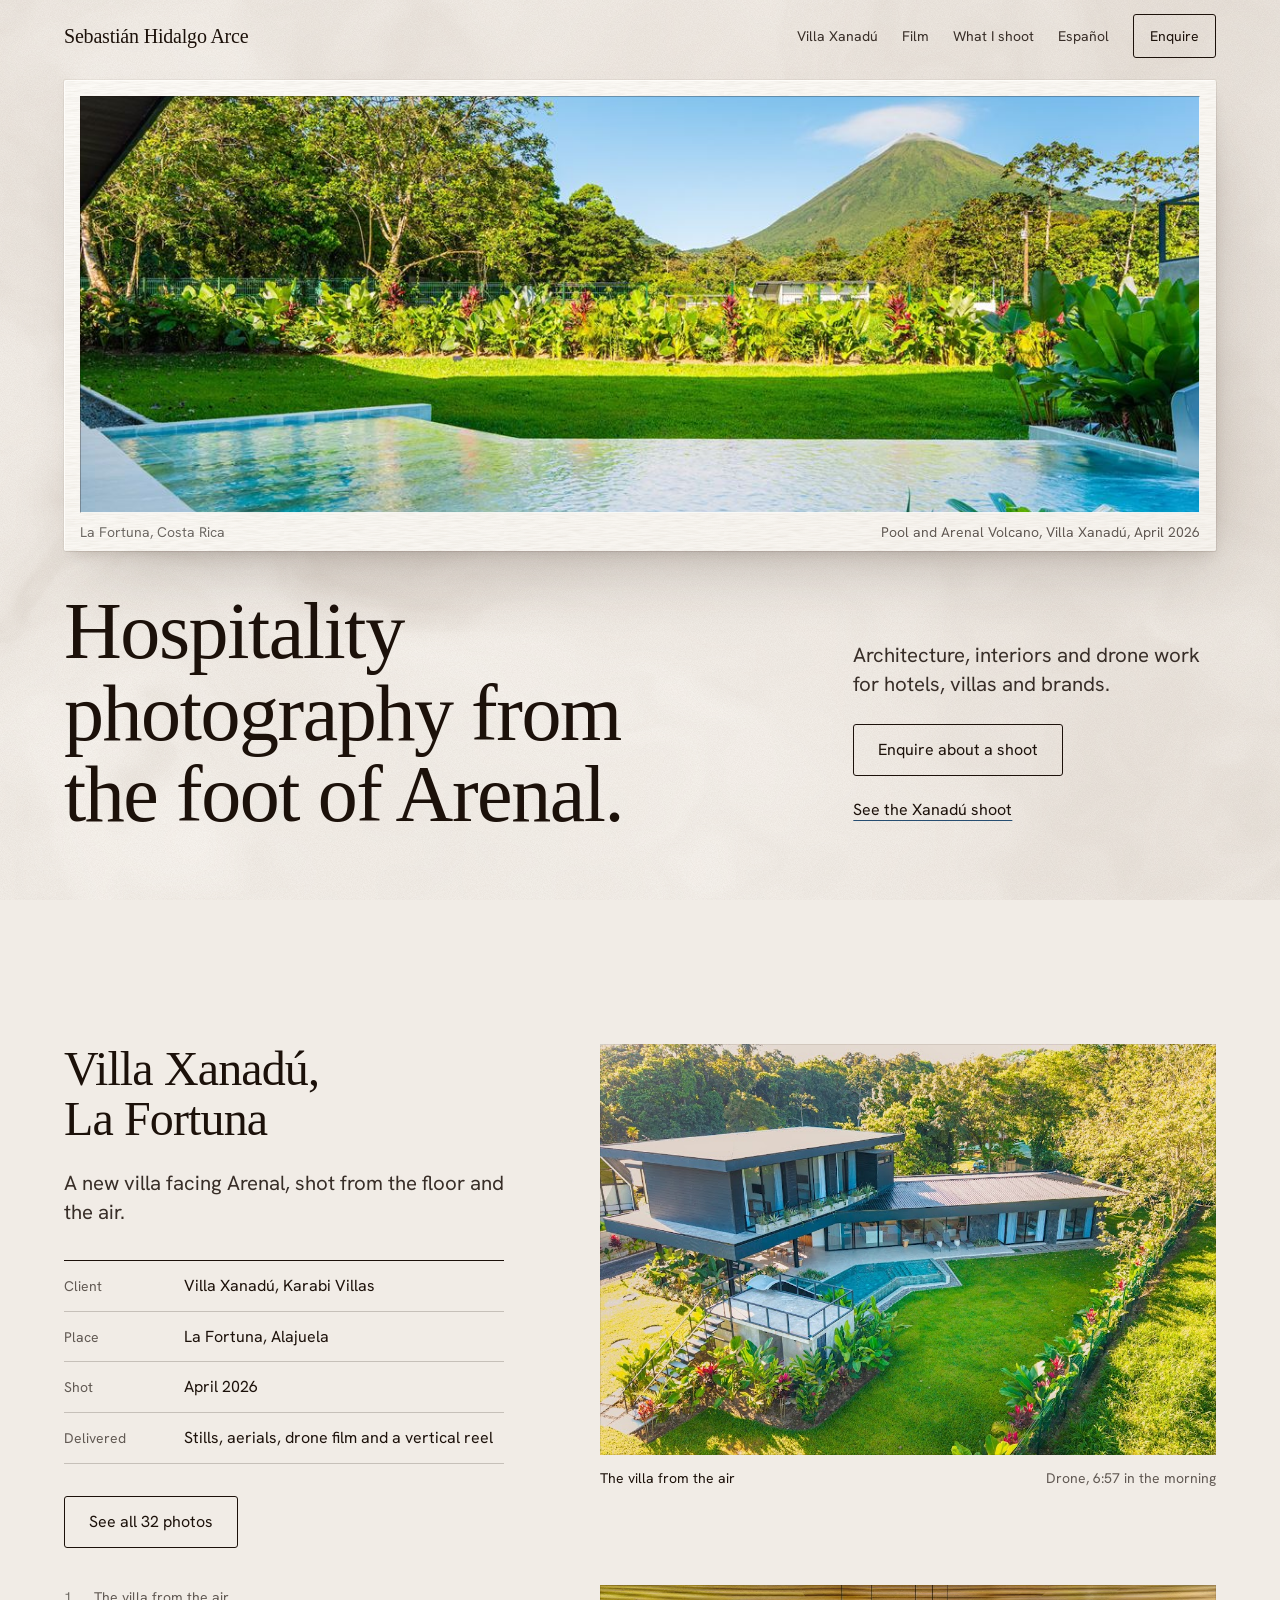
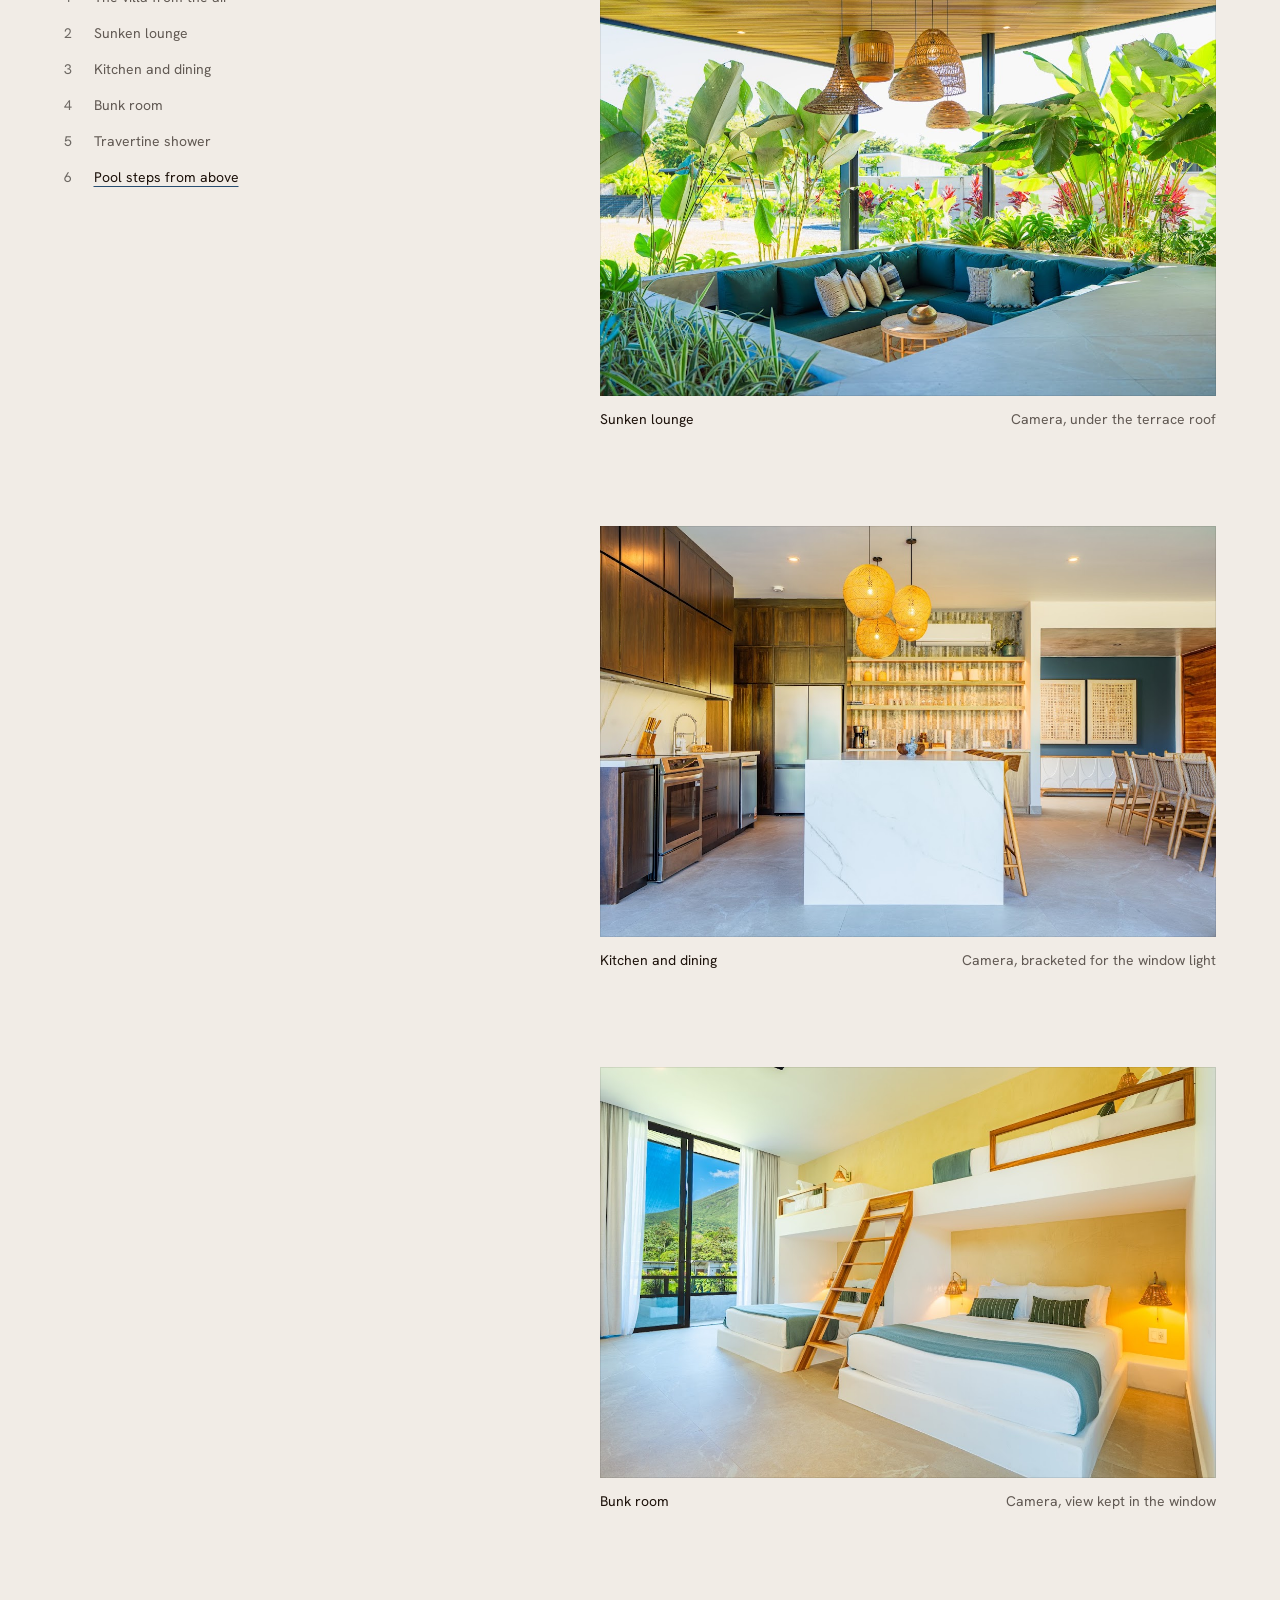
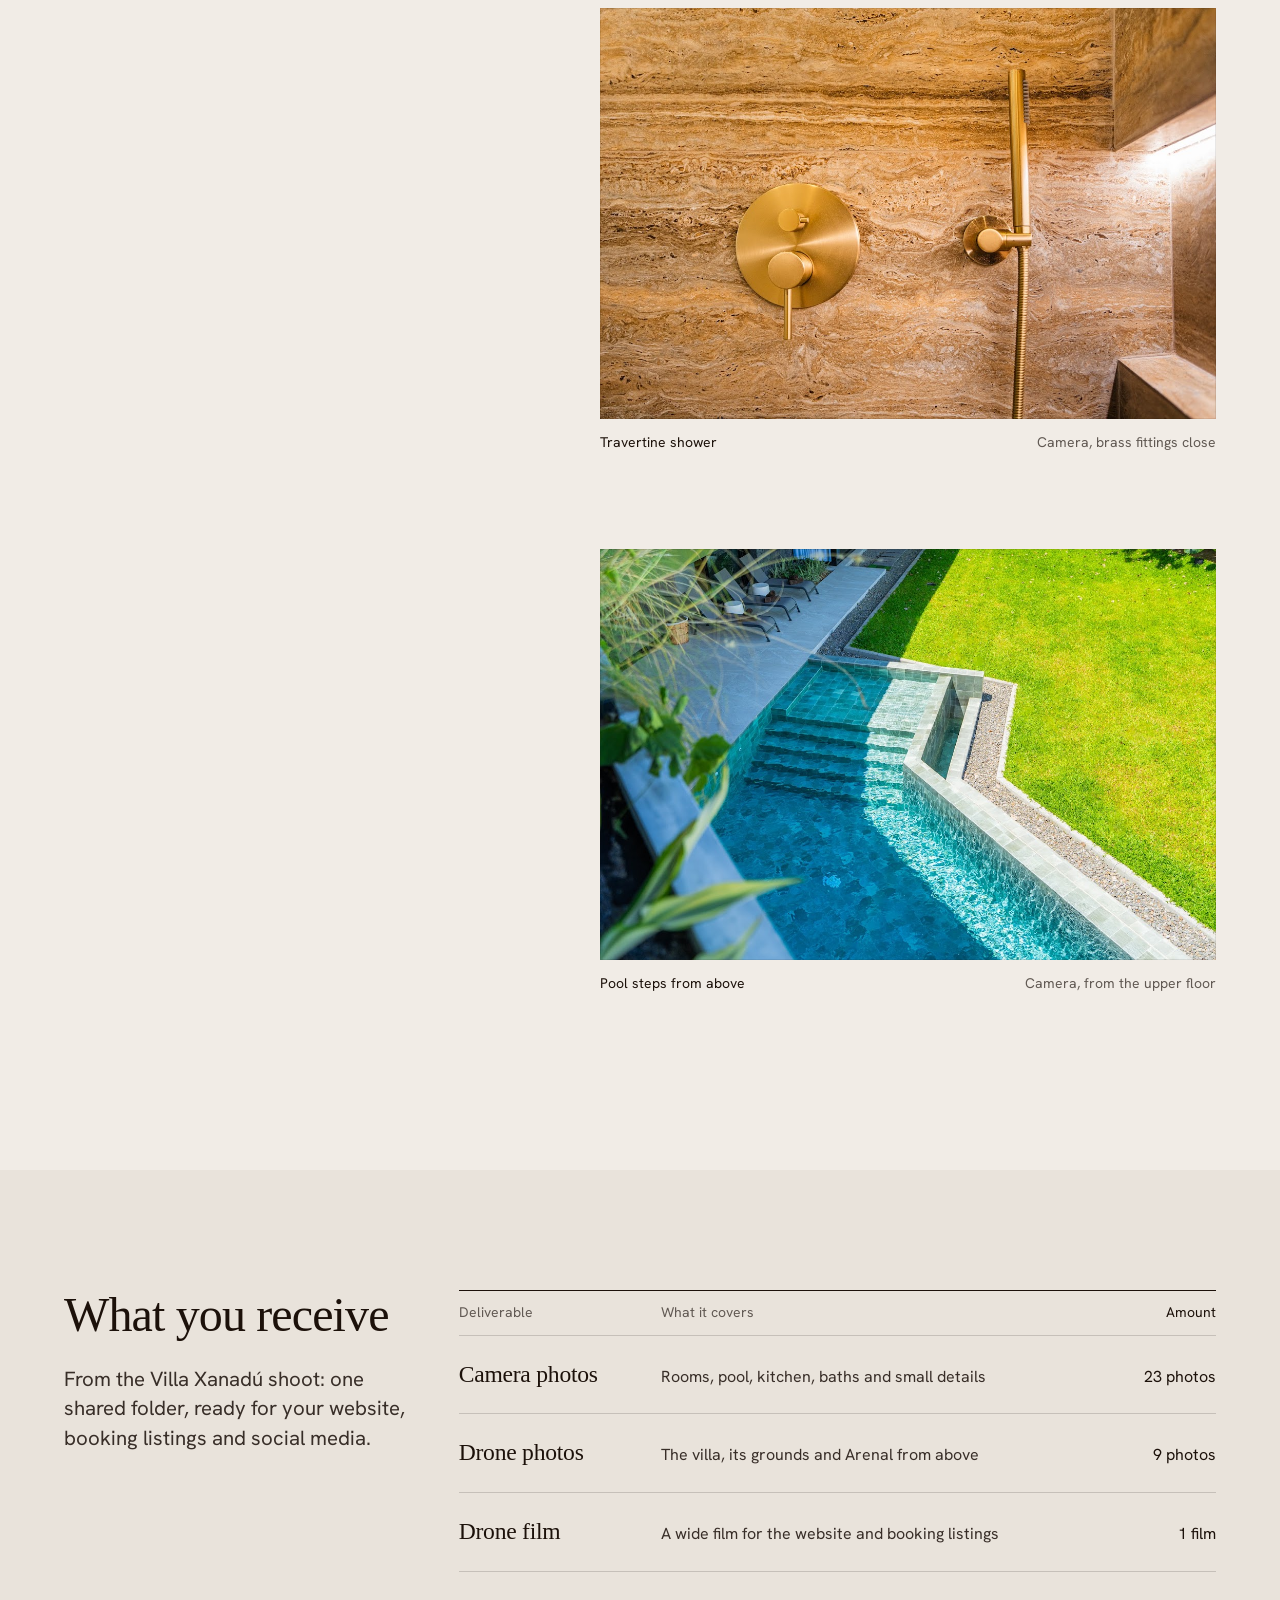
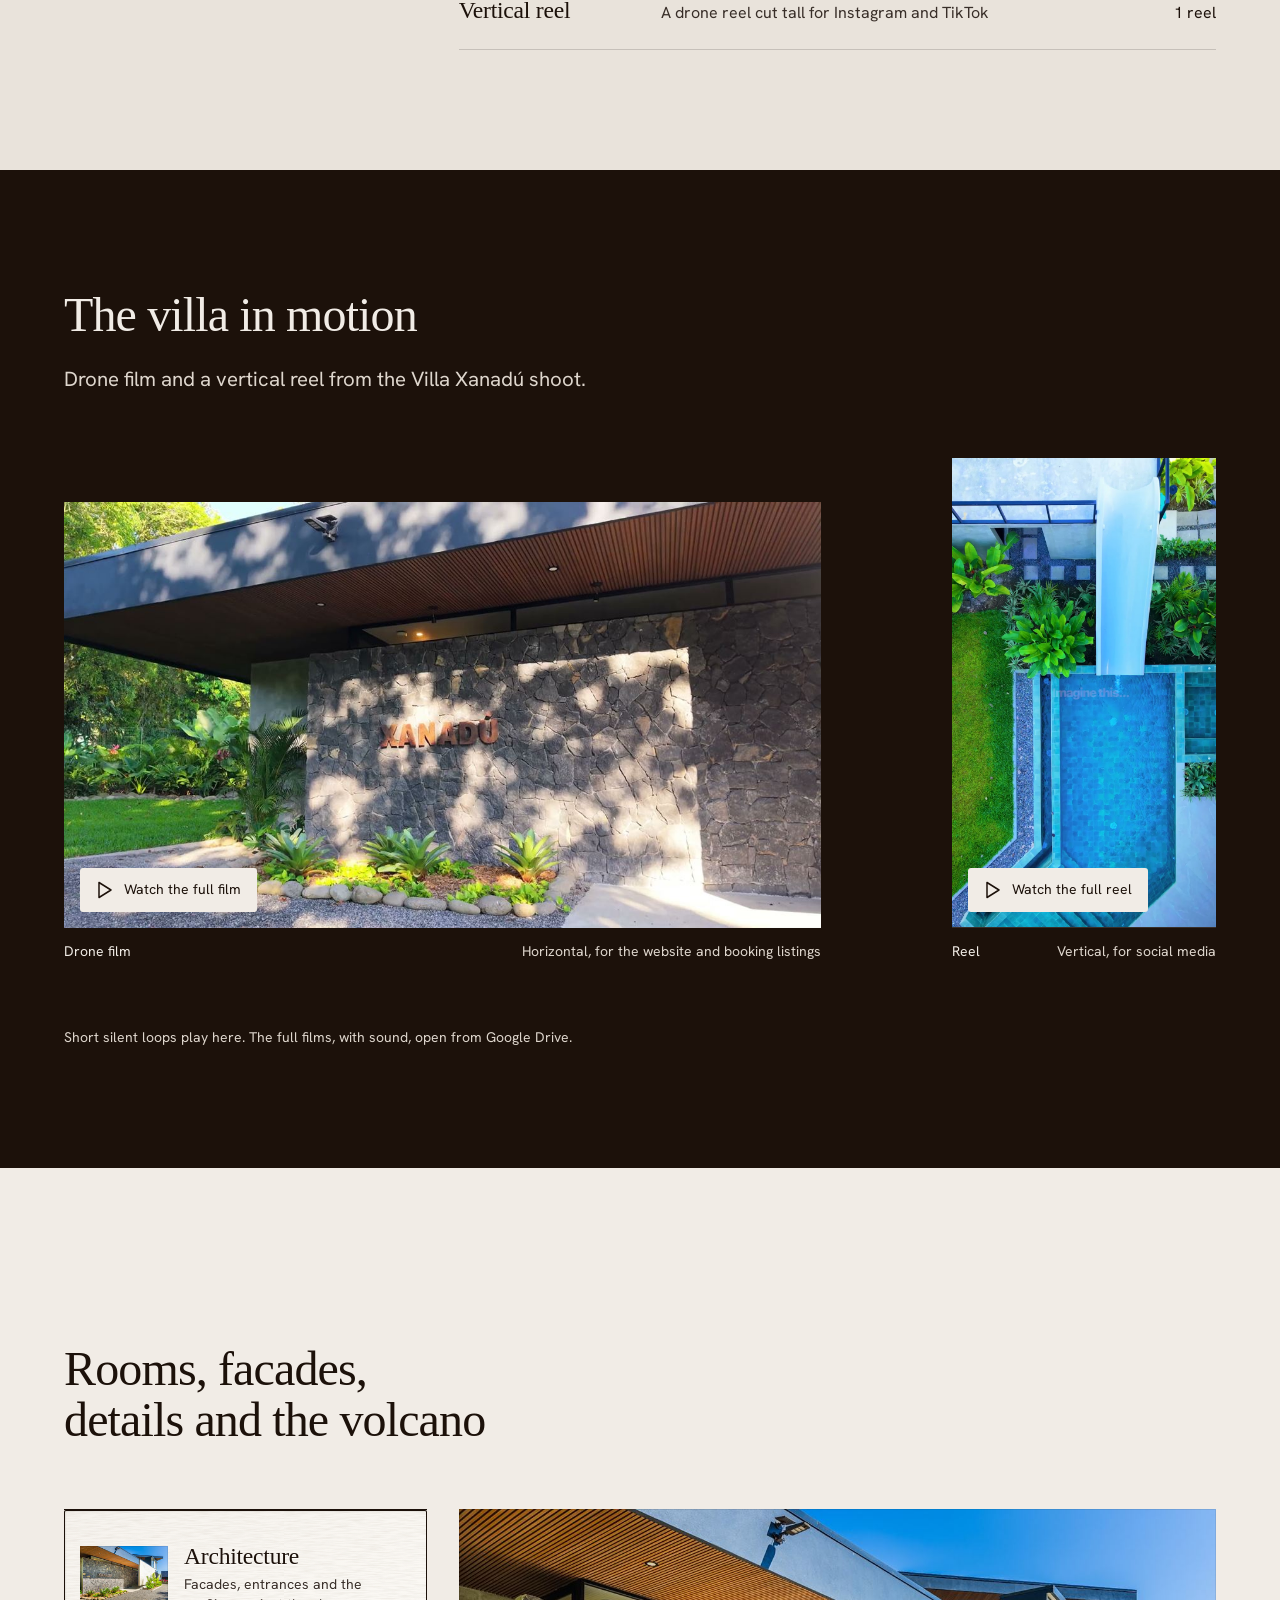
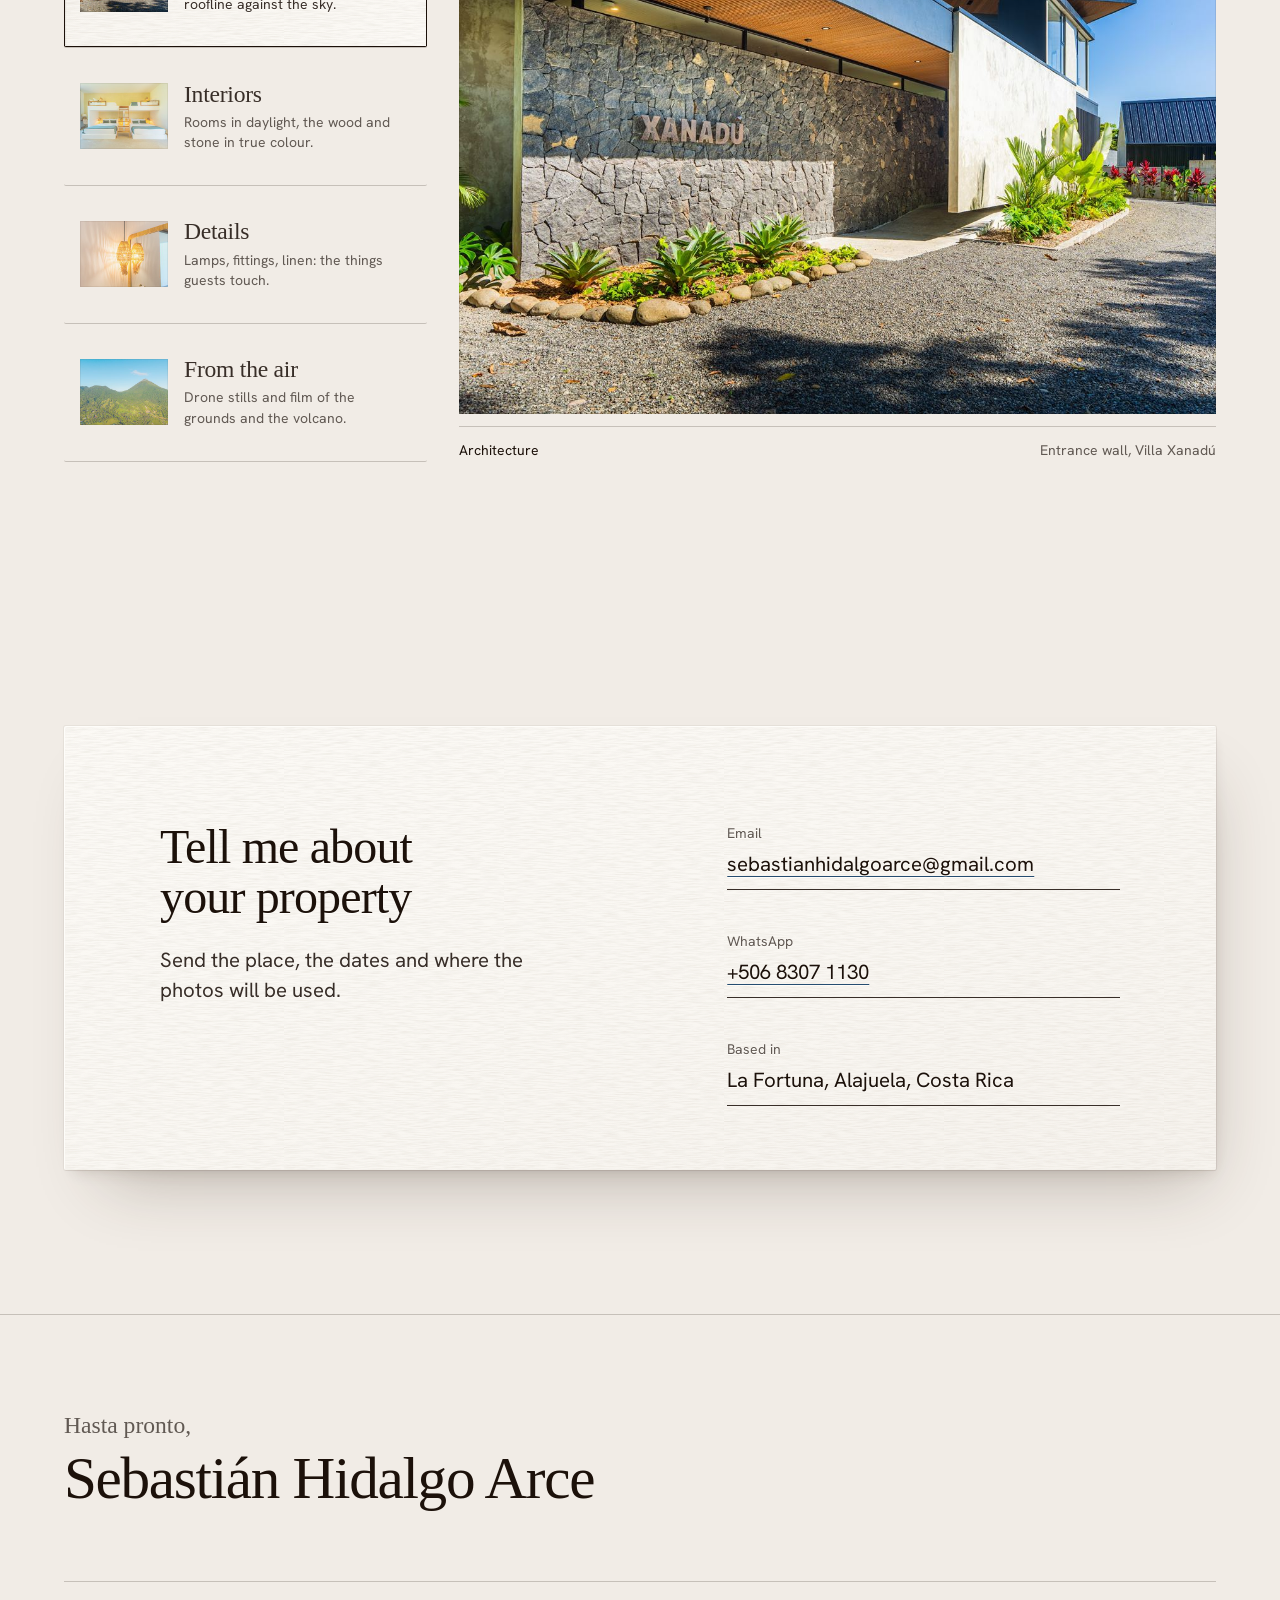
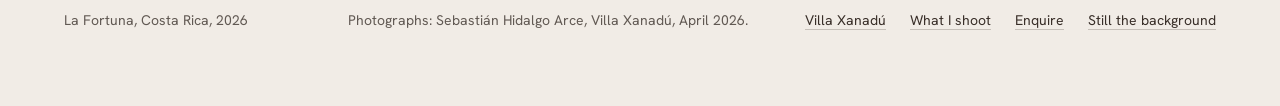
==== site/index.html @ 10b47f8d "Play the films as short silent loops instead of a play button - Cut a seamless 9s loop from the dron" ====
<!doctype html>
<html lang="en">
<head>
<meta charset="utf-8">
<meta name="viewport" content="width=device-width, initial-scale=1">
<title>Sebastián Hidalgo Arce, hospitality photographer in La Fortuna, Costa Rica</title>
<meta name="description" content="Architecture, interior and drone photography for hotels, villas and brands around Arenal Volcano, Costa Rica.">
<link rel="alternate" hreflang="en" href="index.html">
<link rel="alternate" hreflang="es" href="es/index.html">
<link rel="icon" href="favicon.svg" type="image/svg+xml">
<link rel="apple-touch-icon" href="img/apple-touch-icon.png">
<meta name="theme-color" content="#efe9e1">
<meta property="og:type" content="website">
<meta property="og:site_name" content="Sebastián Hidalgo Arce">
<meta property="og:title" content="Sebastián Hidalgo Arce, hospitality photographer in La Fortuna, Costa Rica">
<meta property="og:description" content="Architecture, interior and drone photography for hotels, villas and brands around Arenal Volcano, Costa Rica.">
<meta property="og:url" content="https://sebastian-hidalgo-photo.arenalweb.workers.dev/index.html">
<meta property="og:image" content="https://sebastian-hidalgo-photo.arenalweb.workers.dev/img/og.jpg">
<meta property="og:image:width" content="1200">
<meta property="og:image:height" content="630">
<meta property="og:image:alt" content="An infinity pool running toward a lawn and Arenal Volcano under a clear sky">
<meta property="og:locale" content="en_US">
<meta name="twitter:card" content="summary_large_image">
<link rel="preconnect" href="https://api.fontshare.com" crossorigin>
<link rel="preconnect" href="https://fonts.googleapis.com">
<link rel="preconnect" href="https://fonts.gstatic.com" crossorigin>
<link href="https://api.fontshare.com/v2/css?f[]=sentient@300,400&display=swap" rel="stylesheet">
<link href="https://fonts.googleapis.com/css2?family=Hanken+Grotesk:wght@400&display=swap" rel="stylesheet">
<script>document.documentElement.classList.add('js');</script>
<link rel="stylesheet" href="style.css">
</head>
<body>
<a class="skip" href="#main">Skip to content</a>

<div class="air" aria-hidden="true">
  <canvas class="air__field" data-air-canvas></canvas>
</div>
<header class="nav">
  <div class="container nav__bar">
    <a class="wordmark" href="#main" aria-label="Sebastián Hidalgo Arce, home">Sebastián Hidalgo Arce</a>
    <nav aria-label="Main">
      <ul class="nav__links">
        <li><a href="#xanadu">Villa Xanadú</a></li>
        <li><a href="#film">Film</a></li>
        <li><a href="#services">What I shoot</a></li>
        <li class="nav__keep"><a class="nav__lang" href="es/index.html" hreflang="es" lang="es">Español</a></li>
        <li class="nav__keep"><a class="btn btn--small" href="#contact">Enquire</a></li>
      </ul>
    </nav>
  </div>
</header>

<main id="main">

  <section class="hero" data-air-zone aria-labelledby="hero-title">
    <div class="container hero__inner">
      <figure class="print stock">
        <div class="print__window" data-slot="hero" data-alt="Sebastián's strongest wide frame: a pool, a room or a facade with the land behind it">
          <img src="img/hero-pool-volcano.jpg" srcset="img/hero-pool-volcano-1200.jpg 1200w, img/hero-pool-volcano.jpg 2400w" sizes="(max-width: 60rem) 100vw, 90vw" width="2400" height="1600" alt="An infinity pool running toward a lawn and Arenal Volcano under a clear sky" style="object-position: 50% 42%" fetchpriority="high" decoding="async">
        </div>
        <figcaption class="print__label">
          <span class="pencil">La Fortuna, Costa Rica</span>
          <span>Pool and Arenal Volcano, Villa Xanadú, April 2026</span>
        </figcaption>
      </figure>

      <div class="hero__text">
        <h1 id="hero-title">Hospitality photography from the foot of Arenal.</h1>
        <div class="hero__aside">
          <p class="lead">Architecture, interiors and drone work for hotels, villas and brands.</p>
          <div class="actions">
            <a class="btn" href="#contact">Enquire about a shoot</a>
            <a class="link" href="#xanadu">See the Xanadú shoot</a>
          </div>
        </div>
      </div>
    </div>
  </section>

  <section class="case" id="xanadu" aria-labelledby="case-title">
    <div class="container sticky-stack">
      <div class="pane-sticky">
        <h2 id="case-title">Villa Xanadú, La Fortuna</h2>
        <p class="lead">A new villa facing Arenal, shot from the floor and the air.</p>
        <dl class="facts">
          <div><dt>Client</dt><dd>Villa Xanadú, Karabi Villas</dd></div>
          <div><dt>Place</dt><dd>La Fortuna, Alajuela</dd></div>
          <div><dt>Shot</dt><dd>April 2026</dd></div>
          <div><dt>Delivered</dt><dd>Stills, aerials, drone film and a vertical reel</dd></div>
        </dl>
        <a class="btn case__all" href="work/villa-xanadu.html">See all 32 photos</a>
        <ol class="plates" aria-label="Frames in this shoot">
          <li data-plate="1"><a href="#plate-1">The villa from the air</a></li>
          <li data-plate="2"><a href="#plate-2">Sunken lounge</a></li>
          <li data-plate="3"><a href="#plate-3">Kitchen and dining</a></li>
          <li data-plate="4"><a href="#plate-4">Bunk room</a></li>
          <li data-plate="5"><a href="#plate-5">Travertine shower</a></li>
          <li data-plate="6"><a href="#plate-6">Pool steps from above</a></li>
        </ol>
      </div>

      <div class="pane-scroll">
        <figure class="plate" id="plate-1" data-plate-figure="1">
          <a class="plate__frame" href="img/g/dr-0057-2400.jpg" data-viewer="plates" data-caption="The villa from the air" data-slot="xanadu-1" data-alt="Villa Xanadú from a drone: two storeys, an L-shaped pool and a lawn edged with red ginger">
            <img src="img/x-aerial.jpg" srcset="img/g/dr-0057-1200.jpg 1200w, img/x-aerial.jpg 1800w" sizes="(max-width: 60rem) 100vw, 56vw" width="1800" height="1012" alt="Villa Xanadú from a drone: two storeys, an L-shaped pool and a lawn edged with red ginger" loading="lazy" decoding="async">
          </a>
          <figcaption class="wall"><span class="wall__name">The villa from the air</span> <span class="wall__note">Drone, 6:57 in the morning</span></figcaption>
        </figure>
        <figure class="plate" id="plate-2" data-plate-figure="2">
          <a class="plate__frame" href="img/g/cam-03264-2400.jpg" data-viewer="plates" data-caption="Sunken lounge" data-slot="xanadu-2" data-alt="A sunken lounge with teal cushions under rattan pendant lamps, open to the garden">
            <img src="img/x-lounge.jpg" srcset="img/g/cam-03264-1200.jpg 1200w, img/x-lounge.jpg 1800w" sizes="(max-width: 60rem) 100vw, 56vw" width="1800" height="1200" alt="A sunken lounge with teal cushions under rattan pendant lamps, open to the garden" loading="lazy" decoding="async">
          </a>
          <figcaption class="wall"><span class="wall__name">Sunken lounge</span> <span class="wall__note">Camera, under the terrace roof</span></figcaption>
        </figure>
        <figure class="plate" id="plate-3" data-plate-figure="3">
          <a class="plate__frame" href="img/g/cam-03296-2400.jpg" data-viewer="plates" data-caption="Kitchen and dining" data-slot="xanadu-3" data-alt="A walnut kitchen with a white marble island, amber glass pendants and a dining table">
            <img src="img/x-kitchen.jpg" srcset="img/g/cam-03296-1200.jpg 1200w, img/x-kitchen.jpg 1800w" sizes="(max-width: 60rem) 100vw, 56vw" width="1800" height="1200" alt="A walnut kitchen with a white marble island, amber glass pendants and a dining table" loading="lazy" decoding="async">
          </a>
          <figcaption class="wall"><span class="wall__name">Kitchen and dining</span> <span class="wall__note">Camera, bracketed for the window light</span></figcaption>
        </figure>
        <figure class="plate" id="plate-4" data-plate-figure="4">
          <a class="plate__frame" href="img/g/cam-03590-2400.jpg" data-viewer="plates" data-caption="Bunk room" data-slot="xanadu-4" data-alt="A bunk room with a ladder, made beds and a window onto green hills">
            <img src="img/x-bunks.jpg" srcset="img/g/cam-03590-1200.jpg 1200w, img/x-bunks.jpg 1800w" sizes="(max-width: 60rem) 100vw, 56vw" width="1800" height="1200" alt="A bunk room with a ladder, made beds and a window onto green hills" loading="lazy" decoding="async">
          </a>
          <figcaption class="wall"><span class="wall__name">Bunk room</span> <span class="wall__note">Camera, view kept in the window</span></figcaption>
        </figure>
        <figure class="plate" id="plate-5" data-plate-figure="5">
          <a class="plate__frame" href="img/g/cam-03569-2400.jpg" data-viewer="plates" data-caption="Travertine shower" data-slot="xanadu-5" data-alt="A brushed brass shower valve and hand shower on a travertine wall">
            <img src="img/x-shower.jpg" srcset="img/g/cam-03569-1200.jpg 1200w, img/x-shower.jpg 1800w" sizes="(max-width: 60rem) 100vw, 56vw" width="1800" height="1200" alt="A brushed brass shower valve and hand shower on a travertine wall" loading="lazy" decoding="async">
          </a>
          <figcaption class="wall"><span class="wall__name">Travertine shower</span> <span class="wall__note">Camera, brass fittings close</span></figcaption>
        </figure>
        <figure class="plate" id="plate-6" data-plate-figure="6">
          <a class="plate__frame" href="img/g/cam-03831-2400.jpg" data-viewer="plates" data-caption="Pool steps from above" data-slot="xanadu-6" data-alt="Turquoise pool steps seen from the floor above, a lawn and a stone path beside them">
            <img src="img/x-pool-above.jpg" srcset="img/g/cam-03831-1200.jpg 1200w, img/x-pool-above.jpg 1800w" sizes="(max-width: 60rem) 100vw, 56vw" width="1800" height="1200" alt="Turquoise pool steps seen from the floor above, a lawn and a stone path beside them" loading="lazy" decoding="async">
          </a>
          <figcaption class="wall"><span class="wall__name">Pool steps from above</span> <span class="wall__note">Camera, from the upper floor</span></figcaption>
        </figure>
      </div>
    </div>
  </section>

  <section class="delivery" aria-labelledby="delivery-title">
    <div class="container delivery__inner">
      <div class="delivery__head">
        <h2 id="delivery-title">What you receive</h2>
        <p class="lead">From the Villa Xanadú shoot: one shared folder, ready for your website, booking listings and social media.</p>
      </div>
      <table class="ledger">
        <thead>
          <tr><th scope="col">Deliverable</th><th scope="col">What it covers</th><th scope="col" class="num">Amount</th></tr>
        </thead>
        <tbody>
          <tr><th scope="row">Camera photos</th><td>Rooms, pool, kitchen, baths and small details</td><td class="num">23 photos</td></tr>
          <tr><th scope="row">Drone photos</th><td>The villa, its grounds and Arenal from above</td><td class="num">9 photos</td></tr>
          <tr><th scope="row">Drone film</th><td>A wide film for the website and booking listings</td><td class="num">1 film</td></tr>
          <tr><th scope="row">Vertical reel</th><td>A drone reel cut tall for Instagram and TikTok</td><td class="num">1 reel</td></tr>
        </tbody>
      </table>
    </div>
  </section>

  <section class="film-band" id="film" aria-labelledby="film-title">
    <div class="container film-band__inner">
      <div class="film-band__head">
        <h2 id="film-title">The villa in motion</h2>
        <p class="lead">Drone film and a vertical reel from the Villa Xanadú shoot.</p>
      </div>
      <figure class="film film--wide">
        <div class="film__frame" data-film="1Stk4nPyi4nQVbZQ6upRMGpN-bQSBrVXM" data-film-title="Drone film">
          <video class="film__loop" src="film/drone-loop.mp4" poster="img/film-poster-1200.jpg" width="1800" height="1012" muted loop playsinline preload="none" aria-hidden="true" data-loop></video>
          <a class="film__play" href="https://drive.google.com/file/d/1Stk4nPyi4nQVbZQ6upRMGpN-bQSBrVXM/view" target="_blank" rel="noopener">
            <span class="film__badge"><svg width="24" height="24" viewBox="0 0 24 24" fill="none" stroke="currentColor" stroke-width="1.5" stroke-linecap="round" stroke-linejoin="round" aria-hidden="true"><path d="M7 4.5v15l12-7.5z"/></svg><span>Watch the full film</span></span>
          </a>
        </div>
        <figcaption class="wall wall--dark"><span class="wall__name">Drone film</span> <span class="wall__note">Horizontal, for the website and booking listings</span></figcaption>
      </figure>
      <figure class="film film--tall">
        <div class="film__frame" data-film="1I_g67vbj00AeXFLqb5OsgRajybxWYEEm" data-film-title="Reel">
          <video class="film__loop" src="film/reel-loop.mp4" poster="img/reel-poster.jpg" width="900" height="1600" muted loop playsinline preload="none" aria-hidden="true" data-loop></video>
          <a class="film__play" href="https://drive.google.com/file/d/1I_g67vbj00AeXFLqb5OsgRajybxWYEEm/view" target="_blank" rel="noopener">
            <span class="film__badge"><svg width="24" height="24" viewBox="0 0 24 24" fill="none" stroke="currentColor" stroke-width="1.5" stroke-linecap="round" stroke-linejoin="round" aria-hidden="true"><path d="M7 4.5v15l12-7.5z"/></svg><span>Watch the full reel</span></span>
          </a>
        </div>
        <figcaption class="wall wall--dark"><span class="wall__name">Reel</span> <span class="wall__note">Vertical, for social media</span></figcaption>
      </figure>
      <p class="film-band__note">Short silent loops play here. The full films, with sound, open from Google Drive.</p>
    </div>
  </section>

  <section class="services" id="services" data-air-zone aria-labelledby="services-title">
    <div class="container">
      <h2 id="services-title">Rooms, facades, details and the volcano</h2>
      <div class="sampler" data-sampler>
        <div class="choices" role="tablist" aria-label="What I shoot" aria-orientation="vertical">
          <button class="choice" role="tab" id="tab-arch" aria-controls="panel-arch" aria-selected="true" data-tint="--stain-3" type="button">
            <img class="choice__thumb" src="img/s-architecture-320.jpg" width="320" height="240" alt="" loading="lazy" decoding="async">
            <span class="choice__text"><span class="choice__title">Architecture</span><span class="choice__line">Facades, entrances and the roofline against the sky.</span></span>
          </button>
          <button class="choice" role="tab" id="tab-int" aria-controls="panel-int" aria-selected="false" tabindex="-1" data-tint="--stain-2" type="button">
            <img class="choice__thumb" src="img/s-interiors-320.jpg" width="320" height="240" alt="" loading="lazy" decoding="async">
            <span class="choice__text"><span class="choice__title">Interiors</span><span class="choice__line">Rooms in daylight, the wood and stone in true colour.</span></span>
          </button>
          <button class="choice" role="tab" id="tab-det" aria-controls="panel-det" aria-selected="false" tabindex="-1" data-tint="--stain-1" type="button">
            <img class="choice__thumb" src="img/s-details-320.jpg" width="320" height="240" alt="" loading="lazy" decoding="async">
            <span class="choice__text"><span class="choice__title">Details</span><span class="choice__line">Lamps, fittings, linen: the things guests touch.</span></span>
          </button>
          <button class="choice" role="tab" id="tab-air" aria-controls="panel-air" aria-selected="false" tabindex="-1" data-tint="--stain-4" type="button">
            <img class="choice__thumb" src="img/s-air-320.jpg" width="320" height="240" alt="" loading="lazy" decoding="async">
            <span class="choice__text"><span class="choice__title">From the air</span><span class="choice__line">Drone stills and film of the grounds and the volcano.</span></span>
          </button>
        </div>

        <div class="panels">
          <section class="panel" role="tabpanel" id="panel-arch" aria-labelledby="tab-arch">
            <div class="panel__frame" data-slot="service-arch" data-alt="The stone entrance wall of Villa Xanadú under a timber roof edge and blue sky">
              <img src="img/s-architecture-1200.jpg" srcset="img/s-architecture-1200.jpg 1200w, img/s-architecture.jpg 1800w" sizes="(max-width: 60rem) 100vw, 60vw" width="1800" height="1200" alt="The stone entrance wall of Villa Xanadú under a timber roof edge and blue sky" loading="lazy" decoding="async">
            </div>
            <p class="wall"><span class="wall__name">Architecture</span> <span class="wall__note">Entrance wall, Villa Xanadú</span></p>
          </section>
          <section class="panel" role="tabpanel" id="panel-int" aria-labelledby="tab-int">
            <div class="panel__frame" data-slot="service-int" data-alt="A bunk room with two beds below two lofted bunks and a timber ladder between them">
              <img src="img/s-interiors-1200.jpg" srcset="img/s-interiors-1200.jpg 1200w, img/s-interiors.jpg 1800w" sizes="(max-width: 60rem) 100vw, 60vw" width="1800" height="1200" alt="A bunk room with two beds below two lofted bunks and a timber ladder between them" loading="lazy" decoding="async">
            </div>
            <p class="wall"><span class="wall__name">Interiors</span> <span class="wall__note">Bunk room, Villa Xanadú</span></p>
          </section>
          <section class="panel" role="tabpanel" id="panel-det" aria-labelledby="tab-det">
            <div class="panel__frame" data-slot="service-det" data-alt="Two woven rattan lamps glowing beside a cane-framed mirror">
              <img src="img/s-details-1200.jpg" srcset="img/s-details-1200.jpg 1200w, img/s-details.jpg 1800w" sizes="(max-width: 60rem) 100vw, 60vw" width="1800" height="1200" alt="Two woven rattan lamps glowing beside a cane-framed mirror" loading="lazy" decoding="async">
            </div>
            <p class="wall"><span class="wall__name">Details</span> <span class="wall__note">Rattan lamps in a guest bathroom, Villa Xanadú</span></p>
          </section>
          <section class="panel" role="tabpanel" id="panel-air" aria-labelledby="tab-air">
            <div class="panel__frame" data-slot="service-air" data-alt="Arenal Volcano and the green valley below it, seen from a drone at dawn">
              <img src="img/s-air-1200.jpg" srcset="img/s-air-1200.jpg 1200w, img/s-air.jpg 1800w" sizes="(max-width: 60rem) 100vw, 60vw" width="1800" height="1012" alt="Arenal Volcano and the green valley below it, seen from a drone at dawn" loading="lazy" decoding="async">
            </div>
            <p class="wall"><span class="wall__name">From the air</span> <span class="wall__note">Arenal Volcano from the drone, April 2026</span></p>
          </section>
        </div>
      </div>
    </div>
  </section>

  <section class="contact" id="contact" data-air-zone aria-labelledby="contact-title">
    <div class="container contact__inner">
      <div class="card stock">
        <div class="card__head">
          <h2 id="contact-title">Tell me about your property</h2>
          <p class="card__line">Send the place, the dates and where the photos will be used.</p>
        </div>
        <dl class="card__fields">
          <div><dt>Email</dt><dd><a class="card__link" href="mailto:sebastianhidalgoarce@gmail.com?subject=Photo%20shoot%20enquiry">sebastianhidalgoarce@gmail.com</a></dd></div>
          <div><dt>WhatsApp</dt><dd><a class="card__link" href="https://wa.me/50683071130?text=Hi%20Sebasti%C3%A1n%2C%20I%E2%80%99d%20like%20to%20ask%20about%20a%20photo%20shoot%20for%20my%20property.">+506&nbsp;8307&nbsp;1130</a></dd></div>
          <div><dt>Based in</dt><dd>La Fortuna, Alajuela, Costa Rica</dd></div>
        </dl>
      </div>
    </div>
  </section>

</main>

<footer class="footer">
  <div class="container footer__inner">
    <p class="footer__signoff">Hasta pronto,</p>
    <p class="footer__name">Sebastián Hidalgo Arce</p>
    <div class="footer__meta">
      <p>La Fortuna, Costa Rica, 2026</p>
      <p>Photographs: Sebastián Hidalgo Arce, Villa Xanadú, April 2026.</p>
      <ul class="footer__links">
        <li><a href="#xanadu">Villa Xanadú</a></li>
        <li><a href="#services">What I shoot</a></li>
        <li><a href="#contact">Enquire</a></li>
        <li><button class="link link--button" type="button" data-air-toggle data-label-still="Still the background" data-label-move="Move the background" aria-pressed="false">Still the background</button></li>
      </ul>
    </div>
  </div>
</footer>

<dialog class="viewer" aria-label="Photo viewer" data-of="of">
  <figure class="viewer__fig">
    <figcaption class="viewer__cap"><span class="viewer__text"></span><span class="viewer__count num"></span></figcaption>
  </figure>
  <button class="viewer__btn viewer__btn--prev" type="button" data-viewer-prev aria-label="Previous photo"><svg width="24" height="24" viewBox="0 0 24 24" fill="none" stroke="currentColor" stroke-width="1.5" stroke-linecap="round" stroke-linejoin="round" aria-hidden="true"><path d="m15 18-6-6 6-6"/></svg></button>
  <button class="viewer__btn viewer__btn--next" type="button" data-viewer-next aria-label="Next photo"><svg width="24" height="24" viewBox="0 0 24 24" fill="none" stroke="currentColor" stroke-width="1.5" stroke-linecap="round" stroke-linejoin="round" aria-hidden="true"><path d="m9 18 6-6-6-6"/></svg></button>
  <button class="viewer__btn viewer__btn--close" type="button" data-viewer-close aria-label="Close"><svg width="24" height="24" viewBox="0 0 24 24" fill="none" stroke="currentColor" stroke-width="1.5" stroke-linecap="round" stroke-linejoin="round" aria-hidden="true"><path d="M18 6 6 18"/><path d="m6 6 12 12"/></svg></button>
</dialog>

<script src="site.js" defer></script>
<script>window.hallmarkSlots = (m) => { for (const [k, v] of Object.entries(m)) { const s = document.querySelector(`[data-slot="${k}"]`); if (!s) continue; const im = new Image(); im.src = typeof v === 'string' ? v : v.src; im.alt = (typeof v === 'object' && v.alt) || s.dataset.alt || ''; s.querySelectorAll(':scope > img').forEach((o) => o.remove()); s.prepend(im); } };
document.querySelectorAll('[data-slot] img').forEach((i) => { if (i.complete && !i.naturalWidth) i.remove(); else i.addEventListener('error', () => i.remove(), { once: true }); });</script>
</body>
</html>
---- site/style.css ----
/* Hallmark · shape: Feature Stack · genre: editorial · theme: Atelier (deal 1/3, seed portfolio-sebasti-hidalgo-arce-a7ec·a8a021a0·2026-11-05·r0) · job: hire · draw: 57a45b
 * hero: Ledge · nav: edge-aligned · footer: letter close · imagery: photographs, the user's own 11 from the Villa Xanadú shoot · signature: the Xanadú shoot as a pinned case, six plates scrolling past the brief
 * axes: light/roman-serif/cool · posture: restrained · contrast: pass · fold: pass · v2.0.0 */
/* Hallmark · pre-emit critique: P4 H4 E4 S5 R4 V4 · weakest: P, a portfolio is a known argument; added a ledger of what one real shoot delivered, read from his own folders, so the page sells a service a hotel buys */
/* Hallmark · swap: the draw's project Index became the delivery ledger, the prompt holds one project and an index of one is a list of blanks */
/* Hallmark · photographs: natural; the theme's warm treatment is lifted on this page because the photographer's own grade is the work being sold */
/* Hallmark · waive 83 · the project pages are galleries of his own Xanadú shoot, every frame his · a photographer's project page is the shoot itself, the home page keeps the balance */
/* Hallmark · dismissed 49 · each service choice is a row holding a one-line title and its description, the title never wraps */
@import url("./tokens.css");
@import url("./base.css");

:root {
  --nav-height: 72px;
  --grain: url("data:image/svg+xml,%3Csvg xmlns='http://www.w3.org/2000/svg' width='180' height='180'%3E%3Cfilter id='n'%3E%3CfeTurbulence type='fractalNoise' baseFrequency='1.15' numOctaves='2' stitchTiles='stitch'/%3E%3CfeColorMatrix values='0 0 0 0 0.32 0 0 0 0 0.26 0 0 0 0 0.2 0.9 0 0 0 -0.25'/%3E%3C/filter%3E%3Crect width='100%25' height='100%25' filter='url(%23n)'/%3E%3C/svg%3E");
  --fibre: url("data:image/svg+xml,%3Csvg xmlns='http://www.w3.org/2000/svg' width='220' height='220'%3E%3Cfilter id='f'%3E%3CfeTurbulence type='fractalNoise' baseFrequency='0.06 0.85' numOctaves='3' stitchTiles='stitch'/%3E%3CfeColorMatrix values='0 0 0 0 0.45 0 0 0 0 0.4 0 0 0 0 0.33 0.32 0 0 0 -0.12'/%3E%3C/filter%3E%3Crect width='100%25' height='100%25' filter='url(%23f)'/%3E%3C/svg%3E");
  --shade-bevel: color-mix(in oklch, var(--color-ink) 22%, transparent);
  --hair-ink: color-mix(in oklch, var(--color-ink) 9%, transparent);
  --thread: color-mix(in oklch, var(--color-ink-2) 70%, transparent);
}

/* the photographer's grade, untouched */
[data-slot] > img { filter: none; outline: 1px solid var(--hair-ink); outline-offset: -1px; }

body { color: var(--color-ink-2); line-height: 1.6; background: var(--color-paper); }
h1, h2 { font-weight: var(--display-weight); color: var(--color-ink); }
h3 { font-weight: var(--serif-small); color: var(--color-ink); }
.lead { color: var(--color-ink-2); }

.js:not(.fonts-ready) main, .js:not(.fonts-ready) .nav { opacity: 0; }
main, .nav { transition: opacity var(--dur-long) var(--ease-out); }

/* ---------- the air ---------- */
.air { position: fixed; inset: 0; z-index: -1; background: var(--color-paper); pointer-events: none; }
.air__field { width: 100%; height: 100%; display: block; }
.air::after { content: ""; position: absolute; inset: 0; background-image: var(--grain); background-size: 180px; opacity: 0.16; mix-blend-mode: multiply; }
body { background: transparent; }
html { background: var(--color-paper); }

/* ---------- controls ---------- */
.btn { display: inline-flex; align-items: center; justify-content: center; min-height: 52px; padding: 0 var(--space-lg); border: var(--rule-hair) solid var(--color-ink); border-radius: var(--radius-pill); background: transparent; color: var(--color-ink); font: 400 var(--text-md)/1 var(--font-body); white-space: nowrap; text-decoration: none; cursor: pointer; transition: background-color var(--dur-short) var(--ease-out), color var(--dur-short) var(--ease-out), transform var(--dur-micro) var(--ease-out); }
.btn:hover { background: var(--color-ink); color: var(--color-paper); }
.btn:active { transform: translateY(1px); }
.btn:focus-visible { outline: 2px solid var(--color-focus); outline-offset: 2px; }
.btn:disabled, .btn[aria-disabled="true"] { opacity: 0.55; cursor: not-allowed; transform: none; }
.btn--small { min-height: 44px; padding: 0 var(--space-md); font-size: var(--text-sm); }

.link { display: inline-flex; align-items: center; min-height: 44px; color: var(--color-ink); text-decoration: underline; text-decoration-color: var(--color-accent); text-decoration-thickness: 1px; text-underline-offset: 0.3em; white-space: nowrap; transition: text-decoration-color var(--dur-short) var(--ease-out), color var(--dur-short) var(--ease-out); }
.link:hover { color: var(--color-accent); text-decoration-color: var(--color-ink); }
.link:active { color: var(--color-ink-2); }
.link:focus-visible { outline: 2px solid var(--color-focus); outline-offset: 2px; }
.link--button { padding: 0; border: 0; background: none; font: inherit; cursor: pointer; }
.link--button:disabled { opacity: 0.55; cursor: not-allowed; }

.skip { position: absolute; left: var(--space-md); top: calc(-1 * var(--space-3xl)); z-index: var(--z-toast); padding: var(--space-xs) var(--space-md); background: var(--color-ink); color: var(--color-paper); }
.skip:focus-visible { top: var(--space-md); }

.fill { padding: 0 0.25em; border: 1px dashed color-mix(in oklch, var(--color-muted) 70%, transparent); border-radius: 3px; color: var(--color-muted); -webkit-box-decoration-break: clone; box-decoration-break: clone; }

/* card stock */
.stock { position: relative; border-radius: 2px; background: var(--fibre) 0 0 / 220px, linear-gradient(160deg, var(--card-lit), var(--color-card) 55%, var(--card-shade)); box-shadow: var(--shadow-card), inset 1px 1px 0 var(--lit); text-shadow: 0 1px 0 var(--lit); }
.stock--framed::before { content: ""; position: absolute; inset: 0.875rem; border: var(--rule-hair) solid var(--color-card-edge); pointer-events: none; }

/* ---------- nav ---------- */
.nav { position: relative; z-index: var(--z-raised); }
.nav__bar { display: flex; align-items: center; justify-content: space-between; gap: var(--space-lg); min-height: var(--nav-height); }
.wordmark { font-family: var(--font-display); font-weight: var(--serif-small); font-size: var(--text-lg); letter-spacing: -0.01em; color: var(--color-ink); text-decoration: none; white-space: nowrap; }
.wordmark:hover { color: var(--color-ink-2); }
.wordmark:focus-visible { outline: 2px solid var(--color-focus); outline-offset: 4px; }
.nav__links { display: flex; align-items: center; gap: var(--space-lg); margin: 0; padding: 0; list-style: none; font-size: var(--text-sm); }
.nav__links a:not(.btn) { display: inline-flex; align-items: center; min-height: 44px; color: var(--color-ink-2); text-decoration: underline; text-decoration-color: transparent; text-underline-offset: 0.35em; white-space: nowrap; transition: text-decoration-color var(--dur-short) var(--ease-out), color var(--dur-short) var(--ease-out); }
.nav__links a:not(.btn):hover { color: var(--color-ink); text-decoration-color: var(--color-accent); }
.nav__links a:not(.btn):focus-visible { outline: 2px solid var(--color-focus); outline-offset: 2px; }

/* ---------- hero: Ledge ---------- */
.hero__inner { display: flex; flex-direction: column; gap: var(--space-xl); min-height: calc(100dvh - var(--nav-height)); padding-block: var(--space-xs) var(--space-2xl); }
.print { flex: 1 1 auto; display: flex; flex-direction: column; margin: 0; padding: var(--space-md) var(--space-md) var(--space-xs); }
.print__window { flex: 1 1 auto; min-height: clamp(220px, 44dvh, 640px); }
.print__window::after { content: ""; position: absolute; inset: 0; z-index: 2; box-shadow: inset 1px 1px 0 var(--shade-bevel), inset -1px -1px 0 var(--lit); pointer-events: none; }
.print__label { display: flex; justify-content: space-between; align-items: baseline; gap: var(--space-md); padding-top: var(--space-xs); font-size: var(--text-sm); color: var(--color-muted); }
.pencil { color: var(--color-pencil); font-variant-numeric: tabular-nums; white-space: nowrap; }

.hero__text { display: grid; grid-template-columns: repeat(12, minmax(0, 1fr)); column-gap: var(--gap-columns); row-gap: var(--space-lg); align-items: end; }
.hero h1 { grid-column: 1 / span 8; max-width: 17ch; line-height: 1.02; }
.hero__aside { grid-column: 9 / -1; display: grid; gap: var(--space-lg); padding-bottom: var(--space-2xs); }
.actions { display: flex; flex-wrap: wrap; align-items: center; gap: var(--space-sm) var(--space-lg); }

/* ---------- the case: sticky diptych ---------- */
.case { position: relative; background: var(--color-paper); padding-block: var(--section-gap) var(--section-gap-l); }
.sticky-stack { display: grid; grid-template-columns: minmax(0, 5fr) minmax(0, 7fr); gap: var(--space-3xl); }
.pane-sticky { position: sticky; top: var(--space-xl); align-self: start; z-index: var(--z-sticky); display: grid; gap: var(--space-lg); }
.pane-sticky h2 { max-width: 12ch; }
.facts { display: grid; margin: var(--space-xs) 0 0; border-top: var(--rule-head) solid var(--color-ink); }
.facts > div { display: grid; grid-template-columns: minmax(0, 6.5rem) minmax(0, 1fr); gap: var(--space-md); padding-block: var(--space-sm); border-bottom: var(--rule-hair) solid var(--color-rule); }
.facts dt { font-size: var(--text-sm); color: var(--color-muted); padding-top: var(--space-3xs); }
.facts dd { margin: 0; color: var(--color-ink); }
.plates { margin: var(--space-xs) 0 0; padding: 0; list-style: none; counter-reset: plate; display: grid; }
.plates li { counter-increment: plate; display: flex; gap: var(--space-sm); align-items: baseline; font-size: var(--text-sm); }
.plates li::before { content: counter(plate); min-width: 1.25em; color: var(--color-pencil); font-variant-numeric: tabular-nums; }
.plates a { display: inline-flex; align-items: center; min-height: 36px; color: var(--color-muted); text-decoration: none; transition: color var(--dur-short) var(--ease-out); }
.plates a:hover { color: var(--color-ink); }
.plates a:focus-visible { outline: 2px solid var(--color-focus); outline-offset: 2px; }
.plates [aria-current="true"] a { color: var(--color-ink); text-decoration: underline; text-decoration-color: var(--color-accent); text-underline-offset: 0.3em; }

.pane-scroll { display: grid; gap: var(--space-3xl); }
.plate { margin: 0; }
.plate__frame { aspect-ratio: 3 / 2; }
.wall { display: flex; flex-wrap: wrap; justify-content: space-between; gap: var(--space-2xs) var(--space-md); margin-top: var(--space-sm); font-size: var(--text-sm); }
.wall__name { color: var(--color-ink); }
.wall__note { color: var(--color-muted); }

/* ---------- the delivery ledger ---------- */
.delivery { position: relative; background: var(--color-paper-2); padding-block: var(--section-gap-s); }
.delivery__inner { display: grid; grid-template-columns: repeat(12, minmax(0, 1fr)); column-gap: var(--gap-columns); row-gap: var(--space-2xl); align-items: start; }
.delivery__head { grid-column: 1 / span 4; display: grid; gap: var(--space-lg); }
.delivery__head h2 { max-width: 14ch; }
.ledger { grid-column: 5 / -1; width: 100%; border-collapse: collapse; border-top: var(--rule-head) solid var(--color-ink); }
.ledger thead th { padding: var(--space-sm) var(--space-md) var(--space-sm) 0; font: 400 var(--text-sm)/1.4 var(--font-body); color: var(--color-muted); text-align: left; white-space: nowrap; border-bottom: var(--rule-hair) solid var(--color-rule); }
.ledger tbody th, .ledger td { padding: var(--space-lg) var(--space-md) var(--space-lg) 0; border-bottom: var(--rule-hair) solid var(--color-rule); vertical-align: baseline; text-align: left; }
.ledger tbody th { font: var(--serif-small) var(--text-title)/1.2 var(--font-display); letter-spacing: -0.01em; color: var(--color-ink); white-space: nowrap; }
.ledger td { color: var(--color-ink-2); }
.ledger .num { text-align: right; padding-right: 0; white-space: nowrap; color: var(--color-ink); }

/* ---------- services: the choices ---------- */
.services { position: relative; padding-block: var(--section-gap-l) var(--section-gap); }
.services h2 { margin-bottom: var(--space-2xl); }
.sampler { display: grid; grid-template-columns: repeat(12, minmax(0, 1fr)); column-gap: var(--gap-columns); row-gap: var(--space-xl); align-items: start; }
.choices { grid-column: 1 / span 4; display: grid; grid-auto-rows: minmax(0, 1fr); align-self: stretch; border-top: var(--rule-head) solid var(--color-ink); }
.choice { position: relative; display: grid; grid-template-columns: 5.5rem minmax(0, 1fr); gap: var(--space-md); align-items: center; width: 100%; min-height: 6rem; padding: var(--space-md); border: 0; border-bottom: var(--rule-hair) solid var(--color-rule); border-radius: 2px; background: transparent; color: var(--color-muted); text-align: left; font: inherit; cursor: pointer; transition: background-color var(--dur-short) var(--ease-out), color var(--dur-short) var(--ease-out); }
.choice__thumb { width: 5.5rem; aspect-ratio: 4 / 3; height: auto; object-fit: cover; outline: 1px solid var(--hair-ink); outline-offset: -1px; opacity: 0.72; transition: opacity var(--dur-short) var(--ease-out); }
.choice__text { display: grid; gap: var(--space-2xs); min-width: 0; }
.choice__title { font: var(--serif-small) var(--text-title)/1.15 var(--font-display); letter-spacing: -0.01em; color: var(--color-ink-2); white-space: nowrap; }
.choice__line { font-size: var(--text-sm); line-height: 1.45; }
.choice:hover { background: color-mix(in oklch, var(--color-card) 60%, transparent); color: var(--color-ink-2); }
.choice:hover .choice__thumb { opacity: 1; }
.choice:active { background: var(--card-shade); }
.choice:focus-visible { outline: 2px solid var(--color-focus); outline-offset: -2px; }
.choice:disabled { opacity: 0.55; cursor: not-allowed; }
.choice[aria-selected="true"] { background: var(--fibre) 0 0 / 220px, linear-gradient(160deg, var(--card-shade), var(--color-card) 60%, var(--card-lit)); box-shadow: inset 1px 1px 2px var(--shade-bevel), inset 0 0 0 1px var(--color-ink); color: var(--color-ink-2); text-shadow: 0 1px 0 var(--lit); }
.choice[aria-selected="true"] .choice__title { color: var(--color-ink); }
.choice[aria-selected="true"] .choice__thumb { opacity: 1; }

.panels { grid-column: 5 / -1; display: grid; gap: var(--space-2xl); }
.panel { display: grid; gap: 0; }
.panel .wall { padding-top: var(--space-sm); border-top: var(--rule-hair) solid var(--color-rule); }
.panel__frame { aspect-ratio: 3 / 2; }

/* ---------- contact card ---------- */
.contact { position: relative; padding-block: var(--section-gap-s) var(--section-gap); }
.card { display: grid; grid-template-columns: minmax(0, 6fr) minmax(0, 5fr); column-gap: var(--space-3xl); row-gap: var(--space-xl); padding: var(--space-3xl) var(--space-3xl) var(--space-2xl); color: var(--color-ink-2); }
.card__head { display: grid; gap: var(--space-lg); align-content: start; }
.card h2 { max-width: 13ch; }
.card__line { font-size: var(--text-lead); line-height: 1.45; max-width: 34ch; }
.card__fields { align-self: end; display: grid; gap: var(--space-xl); margin: 0; }
.card__fields dt { font-size: var(--text-sm); color: var(--color-muted); }
.card__fields dd { margin: var(--space-2xs) 0 0; padding-bottom: var(--space-xs); border-bottom: var(--rule-hair) solid var(--color-ink-2); font-size: var(--text-lead); color: var(--color-ink); }

.card__link { color: var(--color-ink); text-decoration: underline; text-decoration-color: var(--color-accent); text-decoration-thickness: 1px; text-underline-offset: 0.25em; white-space: nowrap; transition: color var(--dur-short) var(--ease-out); }
.card__link:hover { color: var(--color-accent); }
.card__link:active { color: var(--color-ink-2); }
.card__link:focus-visible { outline: 2px solid var(--color-focus); outline-offset: 2px; }

/* ---------- footer: letter close ---------- */
.footer { position: relative; background: var(--color-paper); border-top: var(--rule-hair) solid var(--color-rule); padding-block: var(--space-3xl) var(--space-2xl); }
.footer__inner { display: grid; gap: var(--space-xs); }
.footer__signoff { font: var(--display-weight) var(--text-title)/1.2 var(--font-display); color: var(--color-muted); }
.footer__name { font: var(--display-weight) var(--text-display-s)/1.05 var(--font-display); letter-spacing: var(--tracking-statement); color: var(--color-ink); overflow-wrap: break-word; min-width: 0; }
.footer__meta { display: grid; grid-template-columns: minmax(0, 3fr) minmax(0, 5fr) auto; gap: var(--space-lg); align-items: baseline; margin-top: var(--space-2xl); padding-top: var(--space-md); border-top: var(--rule-hair) solid var(--color-rule); font-size: var(--text-sm); color: var(--color-muted); }
.footer__links { display: flex; flex-wrap: wrap; gap: var(--space-2xs) var(--space-lg); margin: 0; padding: 0; list-style: none; }
.footer__links a, .footer__links .link--button { min-height: 44px; display: inline-flex; align-items: center; color: var(--color-ink-2); white-space: nowrap; text-decoration: underline; text-decoration-color: var(--color-rule); text-underline-offset: 0.3em; transition: text-decoration-color var(--dur-short) var(--ease-out), color var(--dur-short) var(--ease-out); }
.footer__links a:hover, .footer__links .link--button:hover { color: var(--color-ink); text-decoration-color: var(--color-accent); }
.footer__links a:focus-visible { outline: 2px solid var(--color-focus); outline-offset: 2px; }
html:not(.js) [data-air-toggle] { display: none; }

/* ---------- case extras ---------- */
.case__all { justify-self: start; margin-top: var(--space-xs); }
.plate__frame { display: block; cursor: zoom-in; }
.plate__frame:focus-visible, .gallery__link:focus-visible, .print__window:focus-visible { outline: 2px solid var(--color-focus); outline-offset: 3px; }

/* ---------- film band: a change of paper to the ink ---------- */
.film-band { position: relative; background: var(--color-ink); color: var(--color-paper-2); padding-block: var(--section-gap-s); }
.film-band h2 { color: var(--color-paper); }
.film-band .lead { color: var(--color-paper-3); }
.film-band :focus-visible { outline-color: var(--color-paper); }
.film-band__inner { display: grid; grid-template-columns: repeat(12, minmax(0, 1fr)); column-gap: var(--gap-columns); row-gap: var(--space-2xl); align-items: end; }
.film-band__head { grid-column: 1 / span 7; display: grid; gap: var(--space-lg); }
.film { margin: 0; min-width: 0; }
.film--wide { grid-column: 1 / span 8; }
.film--tall { grid-column: 10 / span 3; }
.film__frame { position: relative; overflow: hidden; aspect-ratio: 16 / 9; background: var(--color-ink-2); }
.film--tall .film__frame { aspect-ratio: 9 / 16; }
.film__play { position: absolute; inset: 0; display: block; color: var(--color-ink); text-decoration: none; }
.film__loop { position: absolute; inset: 0; width: 100%; height: 100%; object-fit: cover; display: block; }
.film__badge { position: absolute; left: var(--space-md); bottom: var(--space-md); display: inline-flex; align-items: center; gap: var(--space-xs); min-height: 44px; padding: 0 var(--space-md) 0 var(--space-sm); border-radius: var(--radius-pill); background: var(--color-paper); color: var(--color-ink); font-size: var(--text-sm); white-space: nowrap; transition: background-color var(--dur-short) var(--ease-out), color var(--dur-short) var(--ease-out); }
.film__play:hover .film__badge { background: var(--color-accent); color: var(--color-accent-ink); }
.film__play:active .film__badge { background: var(--color-ink-2); color: var(--color-paper); }
.film__play:focus-visible { outline: 2px solid var(--color-paper); outline-offset: 3px; }
.film__frame iframe { position: absolute; inset: 0; width: 100%; height: 100%; border: 0; }
.film-band__note { grid-column: 1 / -1; font-size: var(--text-sm); color: var(--color-paper-3); }
.wall--dark .wall__name { color: var(--color-paper); }
.wall--dark .wall__note { color: var(--color-paper-3); }

/* ---------- project page ---------- */
.project-hero { position: relative; }
.project-hero__inner { display: grid; grid-template-columns: repeat(12, minmax(0, 1fr)); column-gap: var(--gap-columns); row-gap: var(--space-2xl); align-items: end; padding-block: var(--space-2xl) var(--space-3xl); }
.project-hero__text { grid-column: 1 / span 6; display: grid; gap: var(--space-lg); justify-items: start; }
.project-hero .facts { grid-column: 8 / -1; margin: 0; }
.project-hero__print { grid-column: 1 / -1; }
.project-hero__print .print__window { display: block; flex: none; height: clamp(260px, 46dvh, 560px); min-height: 0; cursor: zoom-in; }

.shoot { position: relative; background: var(--color-paper); padding-block: var(--section-gap-s); }
.shoot__head { display: grid; grid-template-columns: repeat(12, minmax(0, 1fr)); column-gap: var(--gap-columns); row-gap: var(--space-md); align-items: end; margin-bottom: var(--space-2xl); }
.shoot__head h2 { grid-column: 1 / span 6; }
.shoot__head .lead { grid-column: 8 / -1; }
.gallery { display: grid; grid-template-columns: repeat(12, minmax(0, 1fr)); grid-auto-rows: clamp(200px, 24vw, 380px); gap: var(--gap-columns); margin: 0; padding: 0; list-style: none; }
.gallery__item { grid-column: span var(--span, 4); min-width: 0; }
.gallery__link { position: relative; display: block; height: 100%; cursor: zoom-in; }
.gallery__link img { width: 100%; height: 100%; object-fit: cover; outline: 1px solid var(--hair-ink); outline-offset: -1px; }
.gallery__link::after { content: ""; position: absolute; inset: 0; background: var(--color-ink); opacity: 0; transition: opacity var(--dur-short) var(--ease-out); pointer-events: none; }
.gallery__link:hover::after { opacity: 0.08; }
.gallery__link:active::after { opacity: 0.16; }

/* ---------- work index (appears with a second project) ---------- */
.work { position: relative; background: var(--color-paper); padding-block: var(--section-gap-s); }
.work h2 { margin-bottom: var(--space-2xl); }
.work__list { margin: 0; padding: 0; list-style: none; border-top: var(--rule-head) solid var(--color-ink); }
.work__link { display: grid; grid-template-columns: 10rem minmax(0, 4fr) minmax(0, 2fr) minmax(0, 2fr) auto; gap: var(--gap-columns); align-items: center; padding-block: var(--space-md); border-bottom: var(--rule-hair) solid var(--color-rule); color: var(--color-ink-2); text-decoration: none; transition: background-color var(--dur-short) var(--ease-out); }
.work__link:hover { background: color-mix(in oklch, var(--color-card) 70%, transparent); }
.work__link:focus-visible { outline: 2px solid var(--color-focus); outline-offset: 2px; }
.work__thumb { width: 10rem; aspect-ratio: 3 / 2; height: auto; object-fit: cover; }
.work__name { font: var(--serif-small) var(--text-title)/1.2 var(--font-display); color: var(--color-ink); }
.work__meta { font-size: var(--text-sm); }

/* ---------- photo viewer ---------- */
.viewer { position: fixed; inset: 0; width: 100%; max-width: none; height: 100%; max-height: none; margin: 0; padding: var(--space-2xl) var(--space-4xl); border: 0; background: var(--color-ink); color: var(--color-paper); }
.viewer[open] { display: grid; place-items: center; }
.viewer::backdrop { background: var(--color-ink); }
.viewer__fig { display: grid; gap: var(--space-sm); margin: 0; max-width: 100%; }
.viewer__img { display: block; width: auto; height: auto; max-width: 100%; max-height: calc(100dvh - 9rem); margin-inline: auto; object-fit: contain; transition: opacity var(--dur-short) var(--ease-out); touch-action: pan-y; }
.viewer__img.is-loading { opacity: 0.35; }
.viewer__cap { display: flex; justify-content: space-between; gap: var(--space-lg); font-size: var(--text-sm); color: var(--color-paper-3); }
.viewer__btn { position: absolute; display: grid; place-items: center; width: 48px; height: 48px; padding: 0; border: var(--rule-hair) solid var(--color-muted); border-radius: var(--radius-pill); background: var(--color-ink); color: var(--color-paper); cursor: pointer; transition: background-color var(--dur-short) var(--ease-out), color var(--dur-short) var(--ease-out); }
.viewer__btn:hover { background: var(--color-paper); color: var(--color-ink); }
.viewer__btn:active { background: var(--color-paper-3); color: var(--color-ink); }
.viewer__btn:focus-visible { outline: 2px solid var(--color-paper); outline-offset: 2px; }
.viewer__btn:disabled { opacity: 0.55; cursor: not-allowed; }
.viewer__btn--prev { left: var(--space-lg); top: 50%; transform: translateY(-50%); }
.viewer__btn--next { right: var(--space-lg); top: 50%; transform: translateY(-50%); }
.viewer__btn--close { right: var(--space-lg); top: var(--space-lg); }
html.viewer-open { overflow-y: hidden; }

/* ---------- small screens ---------- */
@media (max-width: 60rem) {
  .hero__inner { min-height: 0; }
  .print__window { flex: none; aspect-ratio: 4 / 3; min-height: 0; }
  .hero h1, .hero__aside { grid-column: 1 / -1; }
  .sticky-stack { grid-template-columns: minmax(0, 1fr); gap: var(--space-2xl); }
  .pane-sticky { position: static; }
  .plates { display: none; }
  .plate__frame, .panel__frame { min-height: 0; }
  .delivery__head, .ledger { grid-column: 1 / -1; }
  .choices, .panels { grid-column: 1 / -1; }
  .card { grid-template-columns: minmax(0, 1fr); padding: var(--space-2xl) var(--space-xl); }
  .footer__meta { grid-template-columns: minmax(0, 1fr); gap: var(--space-xs); }
  .film-band__head, .film--wide { grid-column: 1 / -1; }
  .film--tall { grid-column: 1 / span 7; }
  .project-hero__text, .project-hero .facts, .shoot__head h2, .shoot__head .lead { grid-column: 1 / -1; }
  .project-hero__print .print__window { height: auto; aspect-ratio: 4 / 3; }
  .gallery { grid-template-columns: repeat(2, minmax(0, 1fr)); grid-auto-rows: auto; gap: var(--space-md); }
  .gallery__item { grid-column: auto; }
  .gallery__item:nth-child(3n + 1) { grid-column: 1 / -1; }
  .gallery__link { aspect-ratio: 3 / 2; height: auto; }
  .work__link { grid-template-columns: 6rem minmax(0, 1fr); row-gap: var(--space-2xs); }
  .work__thumb { width: 6rem; grid-row: span 4; }
  .viewer { padding: var(--space-xl) var(--space-md) var(--space-3xl); }
  .viewer__btn--prev, .viewer__btn--next { top: auto; bottom: var(--space-md); transform: none; }
  .viewer__btn--prev { left: calc(50% - 56px); }
  .viewer__btn--next { right: calc(50% - 56px); }
  .viewer__btn--close { top: var(--space-md); right: var(--space-md); }
}
@media (max-width: 40rem) {
  .nav__links li:not(.nav__keep) { display: none; }
  .nav__links { gap: var(--space-md); }
  .wordmark { font-size: var(--text-md); }
  .print { padding: var(--space-xs) var(--space-xs) var(--space-2xs); }
  .print__label { flex-direction: column; gap: var(--space-2xs); }
  .choice { grid-template-columns: 4rem minmax(0, 1fr); min-height: 0; padding: var(--space-sm); }
  .choice__thumb { width: 4rem; }
  .ledger thead { position: absolute; width: 1px; height: 1px; overflow: hidden; clip-path: inset(50%); }
  .ledger tr { display: grid; grid-template-columns: minmax(0, 1fr) auto; column-gap: var(--space-md); padding-block: var(--space-md); border-bottom: var(--rule-hair) solid var(--color-rule); }
  .ledger tbody th, .ledger td { padding: 0; border: 0; }
  .ledger td:not(.num) { grid-column: 1 / -1; grid-row: 2; padding-top: var(--space-2xs); }
  .ledger .num { grid-column: 2; grid-row: 1; }
  .card { padding: var(--space-xl) var(--space-md); }
  .card__fields dd { font-size: var(--text-md); }
}

/* ---------- photos fade in as they arrive, instead of an empty box snapping to a picture ---------- */
.plate__frame, .panel__frame, .print__window, .gallery__link { background-color: var(--color-paper-2); }
.js img.is-pending { opacity: 0; }
.js img.is-arriving { transition: opacity var(--dur-long) var(--ease-out); }

/* ---------- 404 ---------- */
.lost__inner { display: grid; align-content: center; gap: var(--space-lg); min-height: 100dvh; padding-block: var(--space-2xl); }
.lost h1 { max-width: 14ch; }
.lost .lead { max-width: 44ch; }

@media (prefers-reduced-motion: reduce) {
  .choice, .choice__thumb, .btn, .link, main, .nav, .viewer__img, .viewer__btn, .film__badge, .gallery__link::after, .work__link, .js img.is-arriving { transition: none; }
}
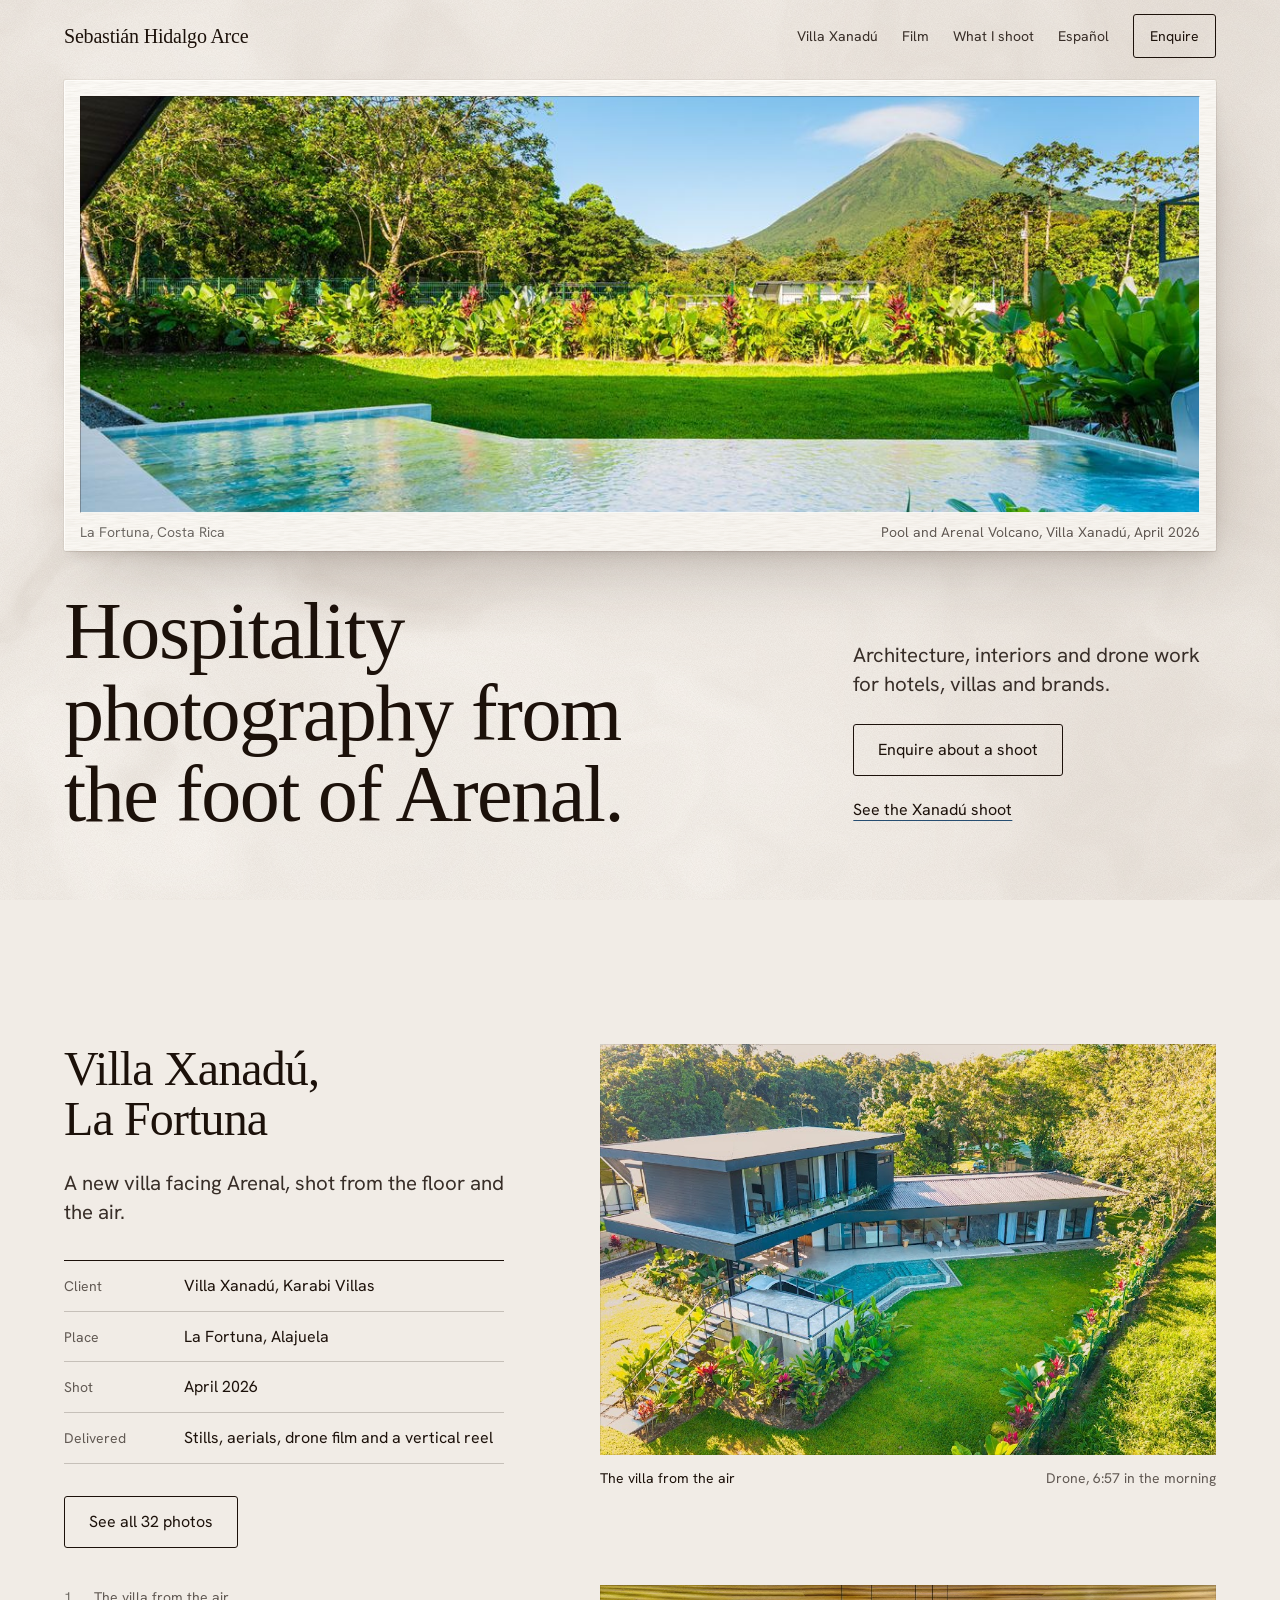
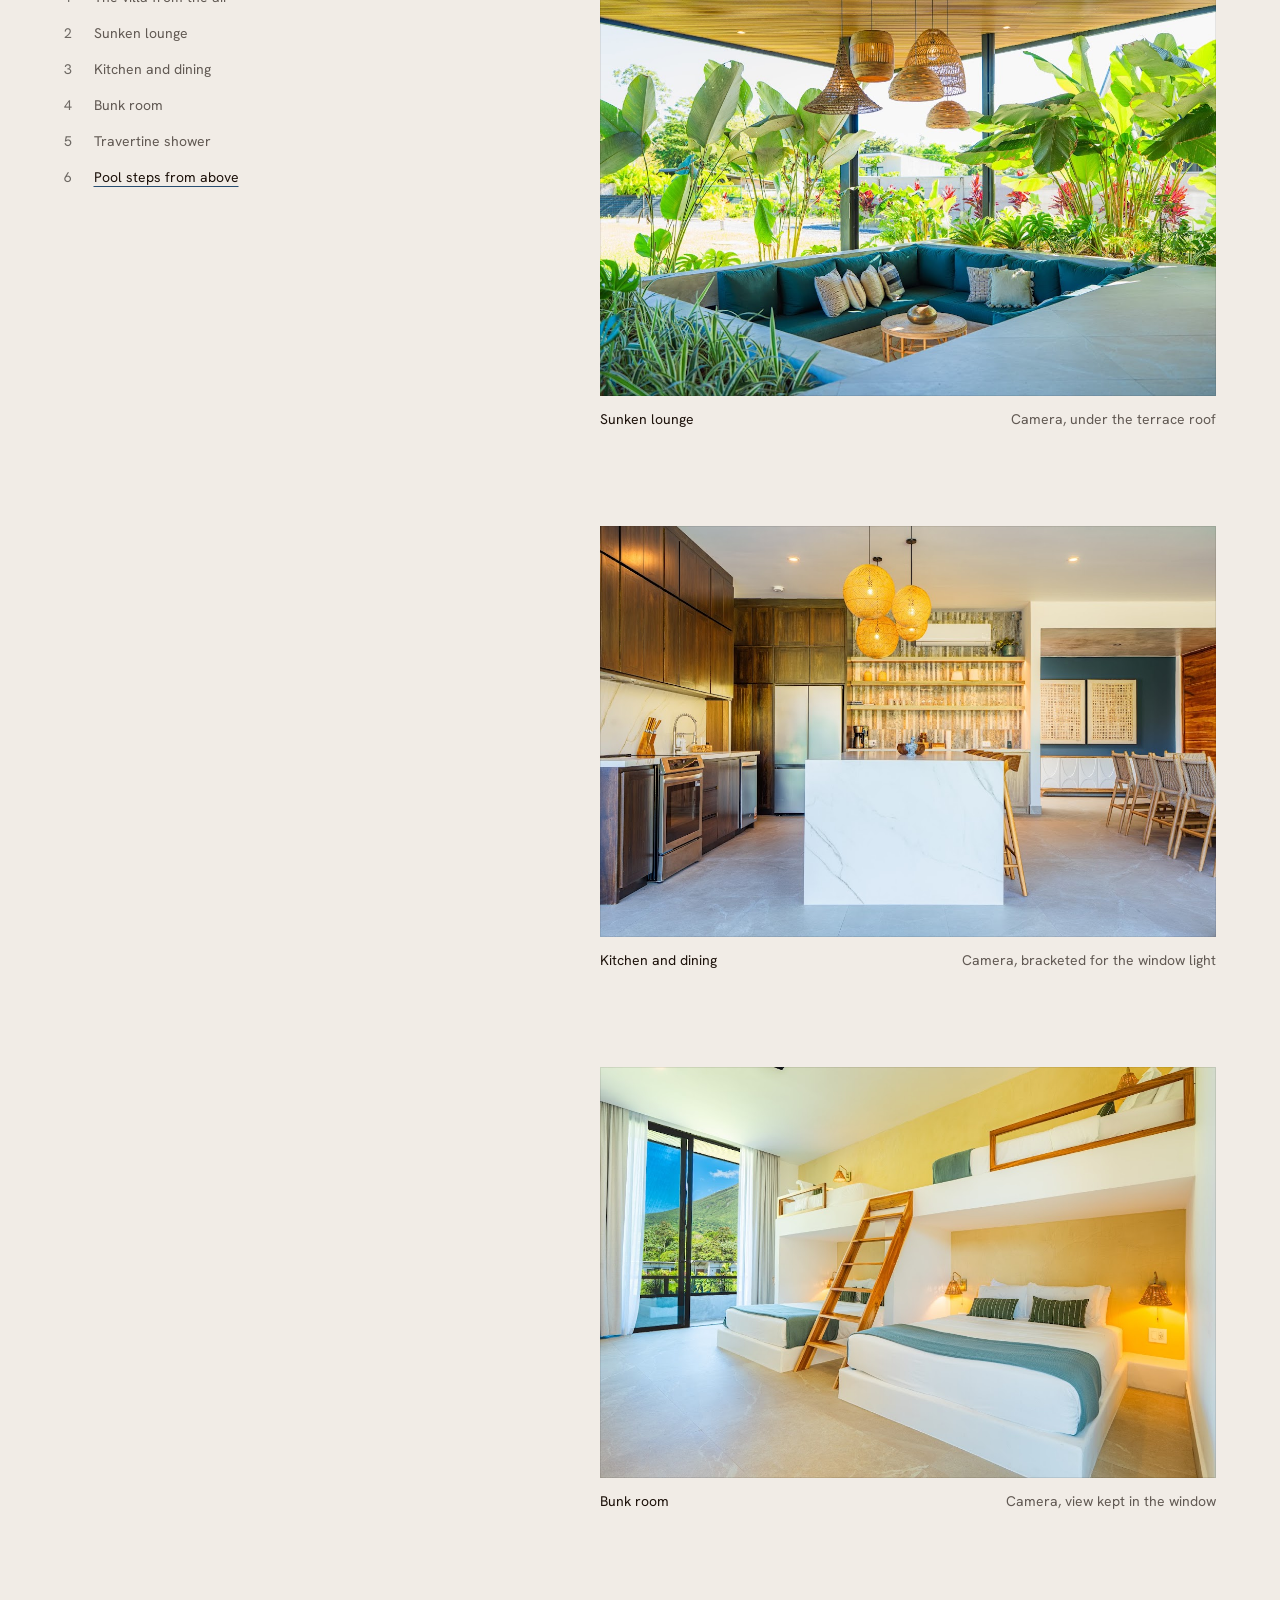
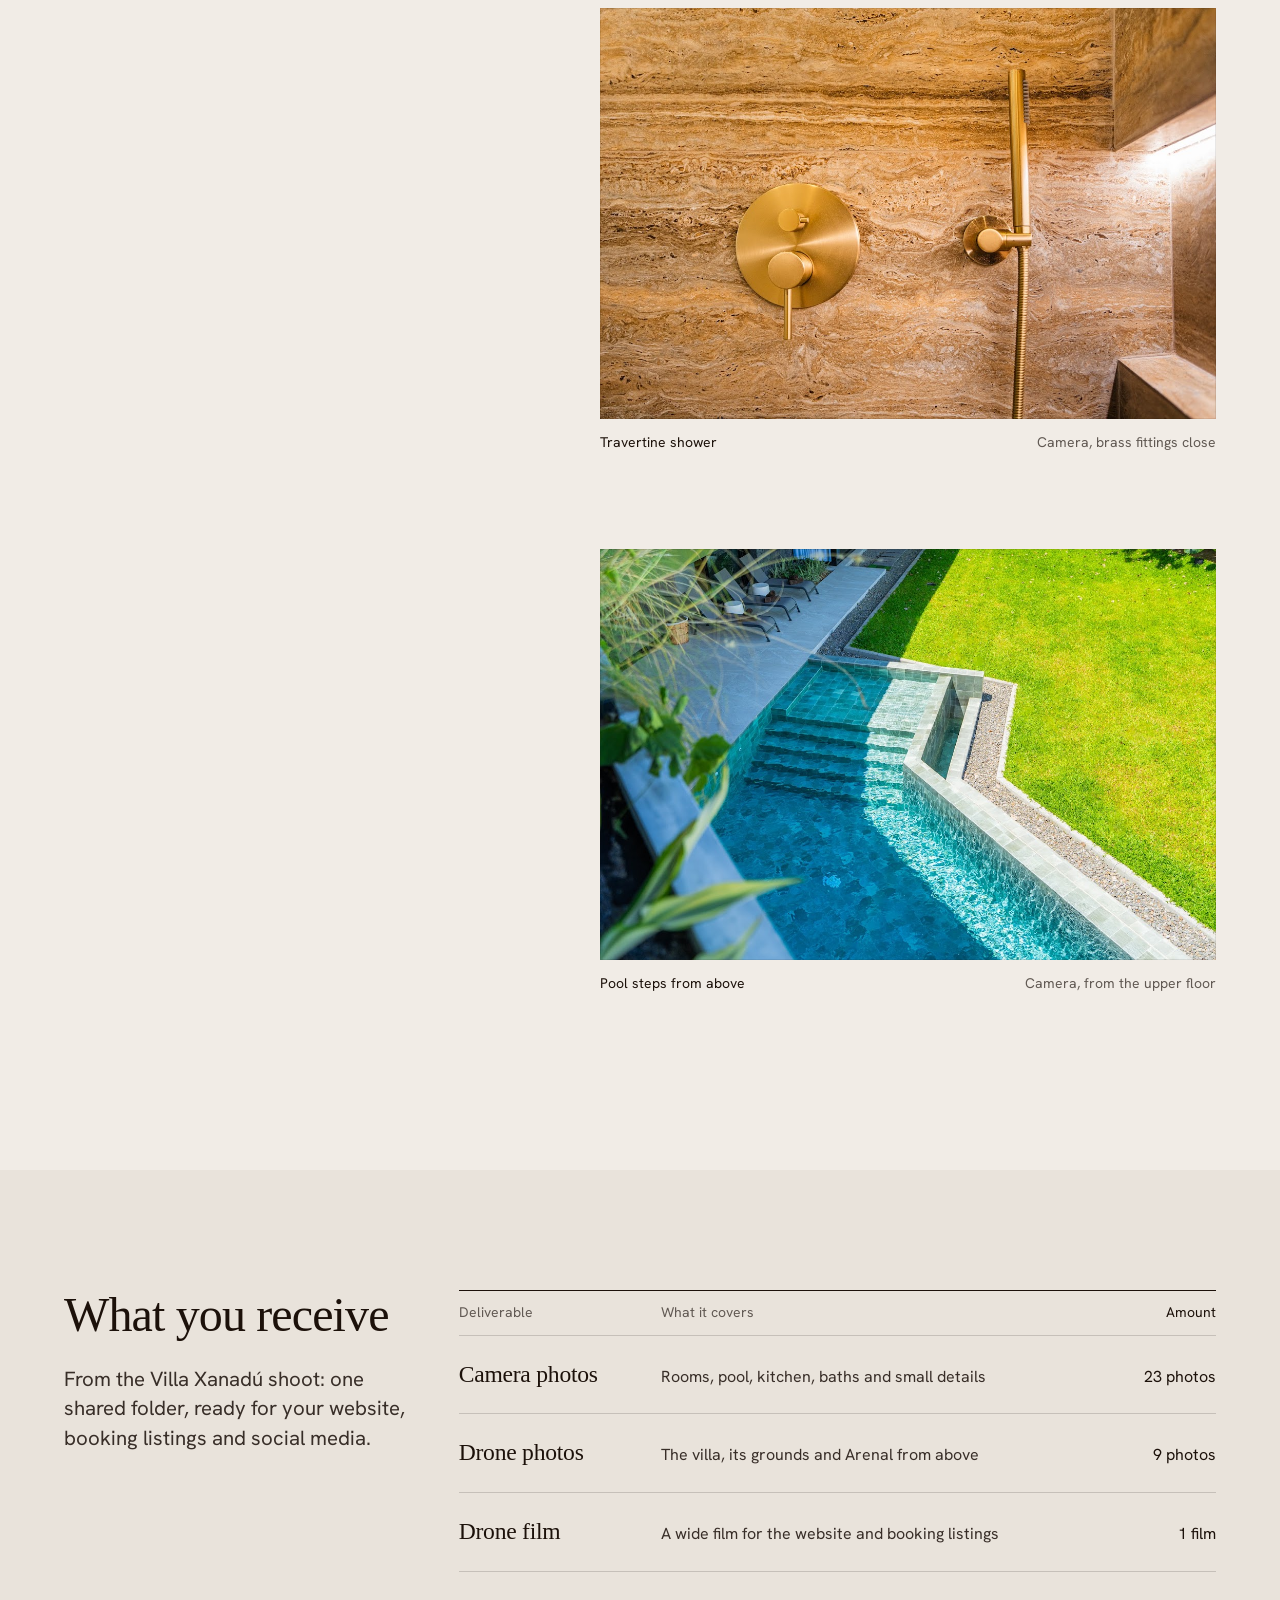
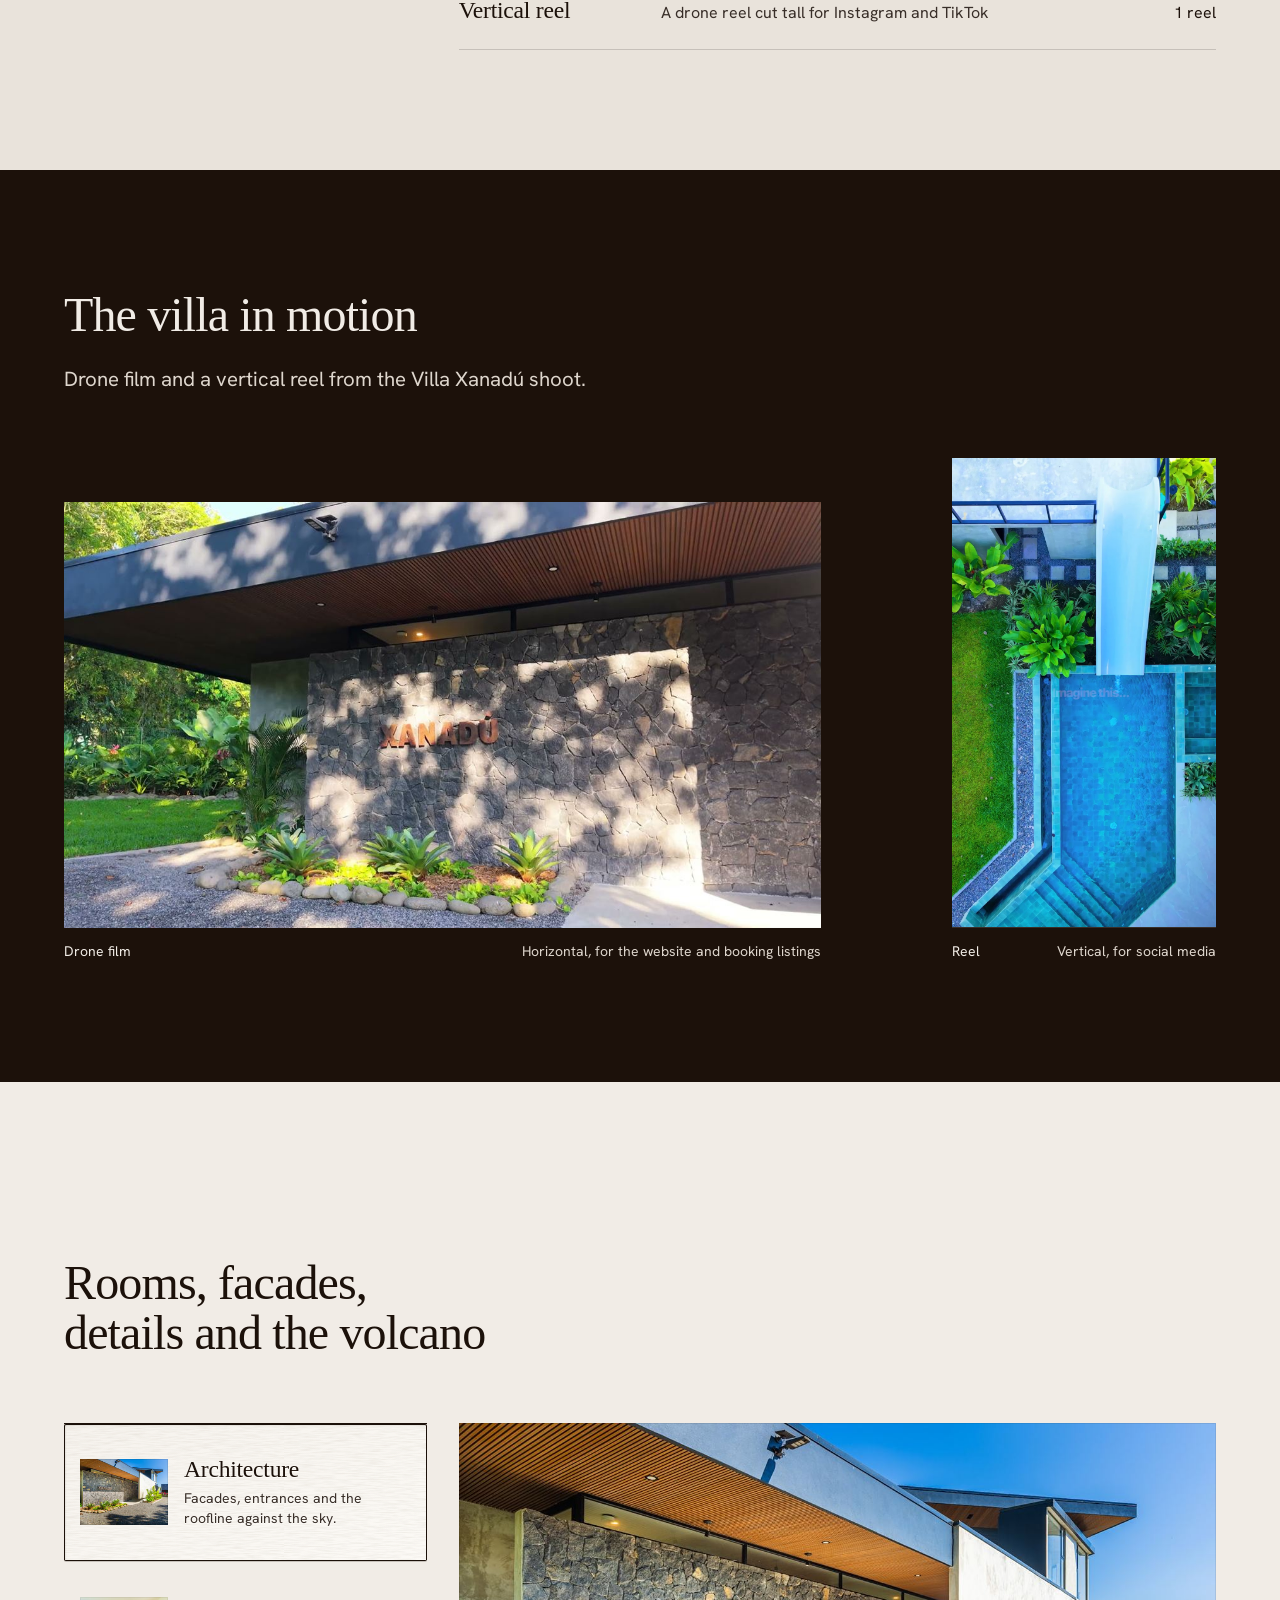
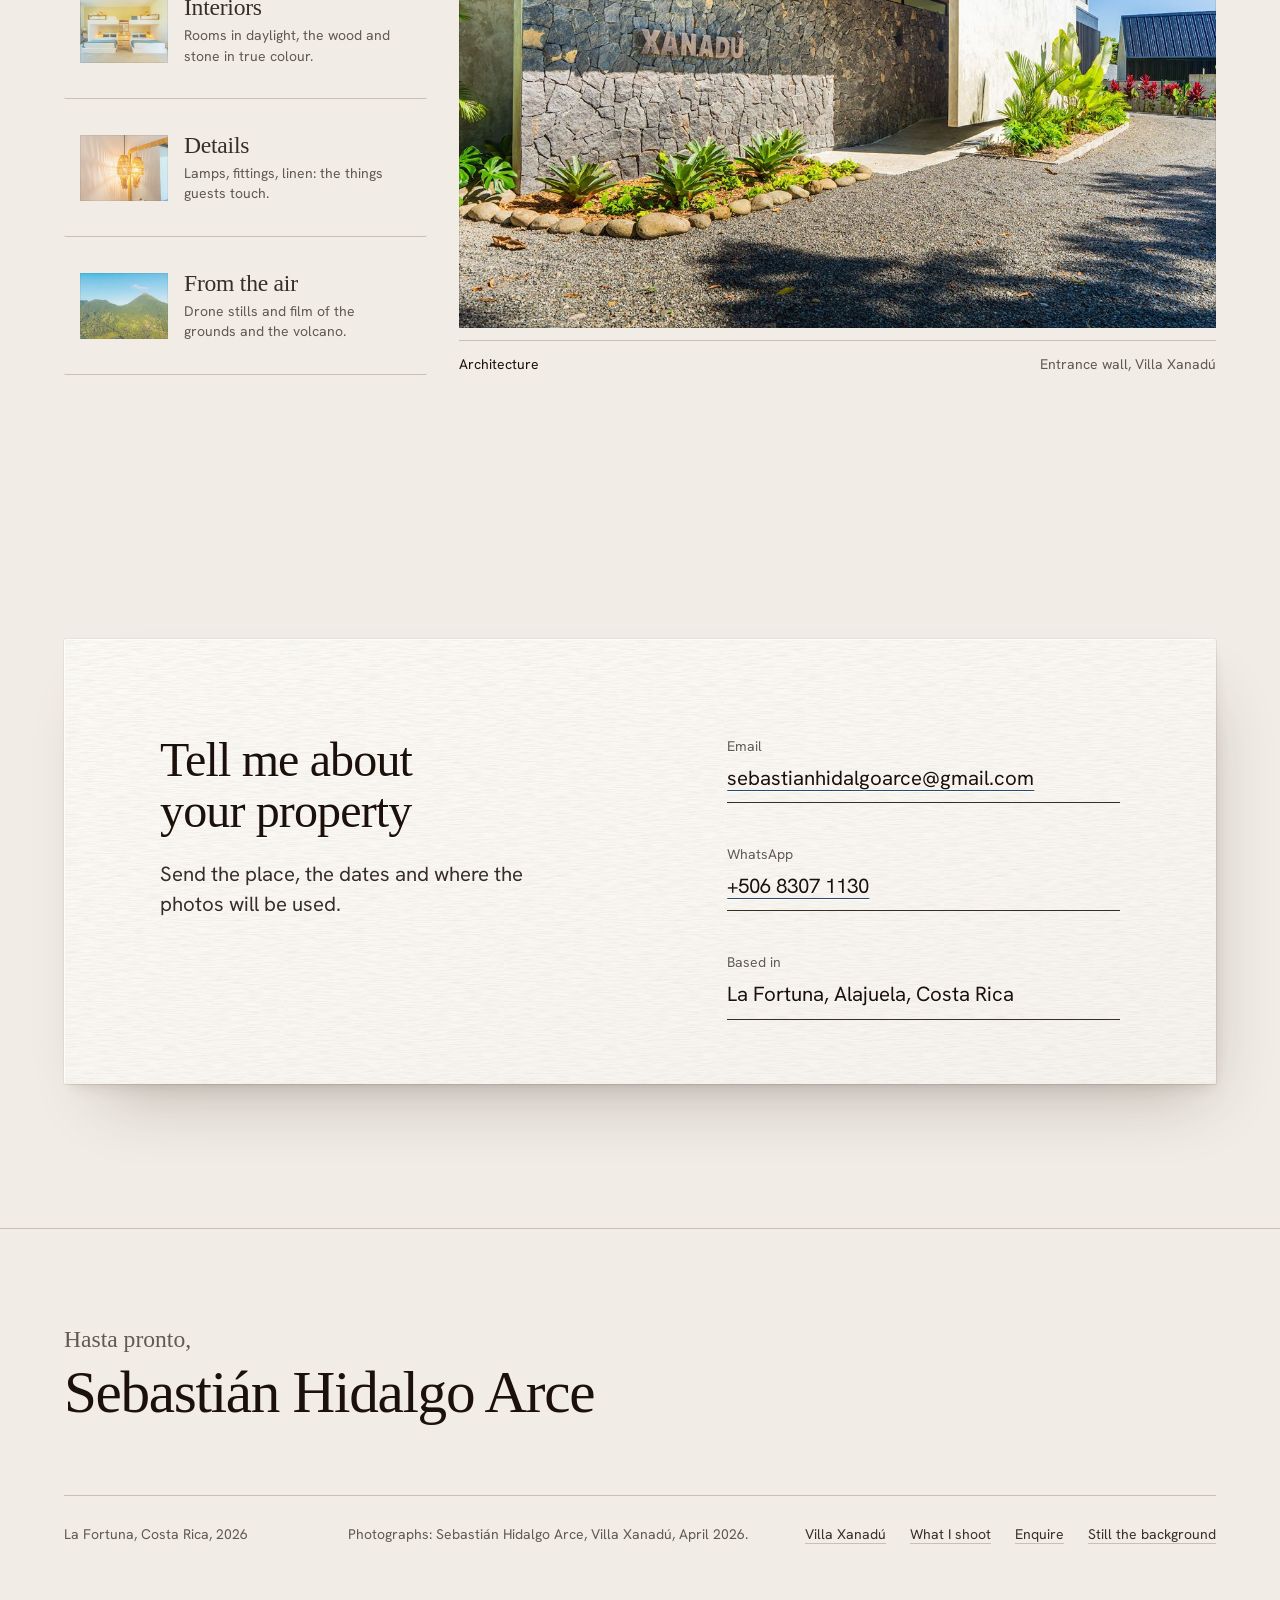
==== commit 39347a58: "Remove the "Watch the full film" button from the film loops The loops now stand on their own as movi" ====
--- a/site/index.html
+++ b/site/index.html
@@ -167,24 +167,17 @@
         <p class="lead">Drone film and a vertical reel from the Villa Xanadú shoot.</p>
       </div>
       <figure class="film film--wide">
-        <div class="film__frame" data-film="1Stk4nPyi4nQVbZQ6upRMGpN-bQSBrVXM" data-film-title="Drone film">
+        <div class="film__frame">
           <video class="film__loop" src="film/drone-loop.mp4" poster="img/film-poster-1200.jpg" width="1800" height="1012" muted loop playsinline preload="none" aria-hidden="true" data-loop></video>
-          <a class="film__play" href="https://drive.google.com/file/d/1Stk4nPyi4nQVbZQ6upRMGpN-bQSBrVXM/view" target="_blank" rel="noopener">
-            <span class="film__badge"><svg width="24" height="24" viewBox="0 0 24 24" fill="none" stroke="currentColor" stroke-width="1.5" stroke-linecap="round" stroke-linejoin="round" aria-hidden="true"><path d="M7 4.5v15l12-7.5z"/></svg><span>Watch the full film</span></span>
-          </a>
         </div>
         <figcaption class="wall wall--dark"><span class="wall__name">Drone film</span> <span class="wall__note">Horizontal, for the website and booking listings</span></figcaption>
       </figure>
       <figure class="film film--tall">
-        <div class="film__frame" data-film="1I_g67vbj00AeXFLqb5OsgRajybxWYEEm" data-film-title="Reel">
+        <div class="film__frame">
           <video class="film__loop" src="film/reel-loop.mp4" poster="img/reel-poster.jpg" width="900" height="1600" muted loop playsinline preload="none" aria-hidden="true" data-loop></video>
-          <a class="film__play" href="https://drive.google.com/file/d/1I_g67vbj00AeXFLqb5OsgRajybxWYEEm/view" target="_blank" rel="noopener">
-            <span class="film__badge"><svg width="24" height="24" viewBox="0 0 24 24" fill="none" stroke="currentColor" stroke-width="1.5" stroke-linecap="round" stroke-linejoin="round" aria-hidden="true"><path d="M7 4.5v15l12-7.5z"/></svg><span>Watch the full reel</span></span>
-          </a>
         </div>
         <figcaption class="wall wall--dark"><span class="wall__name">Reel</span> <span class="wall__note">Vertical, for social media</span></figcaption>
       </figure>
-      <p class="film-band__note">Short silent loops play here. The full films, with sound, open from Google Drive.</p>
     </div>
   </section>
 
--- a/site/style.css
+++ b/site/style.css
@@ -188,14 +188,7 @@
 .film--tall { grid-column: 10 / span 3; }
 .film__frame { position: relative; overflow: hidden; aspect-ratio: 16 / 9; background: var(--color-ink-2); }
 .film--tall .film__frame { aspect-ratio: 9 / 16; }
-.film__play { position: absolute; inset: 0; display: block; color: var(--color-ink); text-decoration: none; }
 .film__loop { position: absolute; inset: 0; width: 100%; height: 100%; object-fit: cover; display: block; }
-.film__badge { position: absolute; left: var(--space-md); bottom: var(--space-md); display: inline-flex; align-items: center; gap: var(--space-xs); min-height: 44px; padding: 0 var(--space-md) 0 var(--space-sm); border-radius: var(--radius-pill); background: var(--color-paper); color: var(--color-ink); font-size: var(--text-sm); white-space: nowrap; transition: background-color var(--dur-short) var(--ease-out), color var(--dur-short) var(--ease-out); }
-.film__play:hover .film__badge { background: var(--color-accent); color: var(--color-accent-ink); }
-.film__play:active .film__badge { background: var(--color-ink-2); color: var(--color-paper); }
-.film__play:focus-visible { outline: 2px solid var(--color-paper); outline-offset: 3px; }
-.film__frame iframe { position: absolute; inset: 0; width: 100%; height: 100%; border: 0; }
-.film-band__note { grid-column: 1 / -1; font-size: var(--text-sm); color: var(--color-paper-3); }
 .wall--dark .wall__name { color: var(--color-paper); }
 .wall--dark .wall__note { color: var(--color-paper-3); }
 
@@ -305,5 +298,5 @@
 .lost .lead { max-width: 44ch; }
 
 @media (prefers-reduced-motion: reduce) {
-  .choice, .choice__thumb, .btn, .link, main, .nav, .viewer__img, .viewer__btn, .film__badge, .gallery__link::after, .work__link, .js img.is-arriving { transition: none; }
+  .choice, .choice__thumb, .btn, .link, main, .nav, .viewer__img, .viewer__btn, .gallery__link::after, .work__link, .js img.is-arriving { transition: none; }
 }
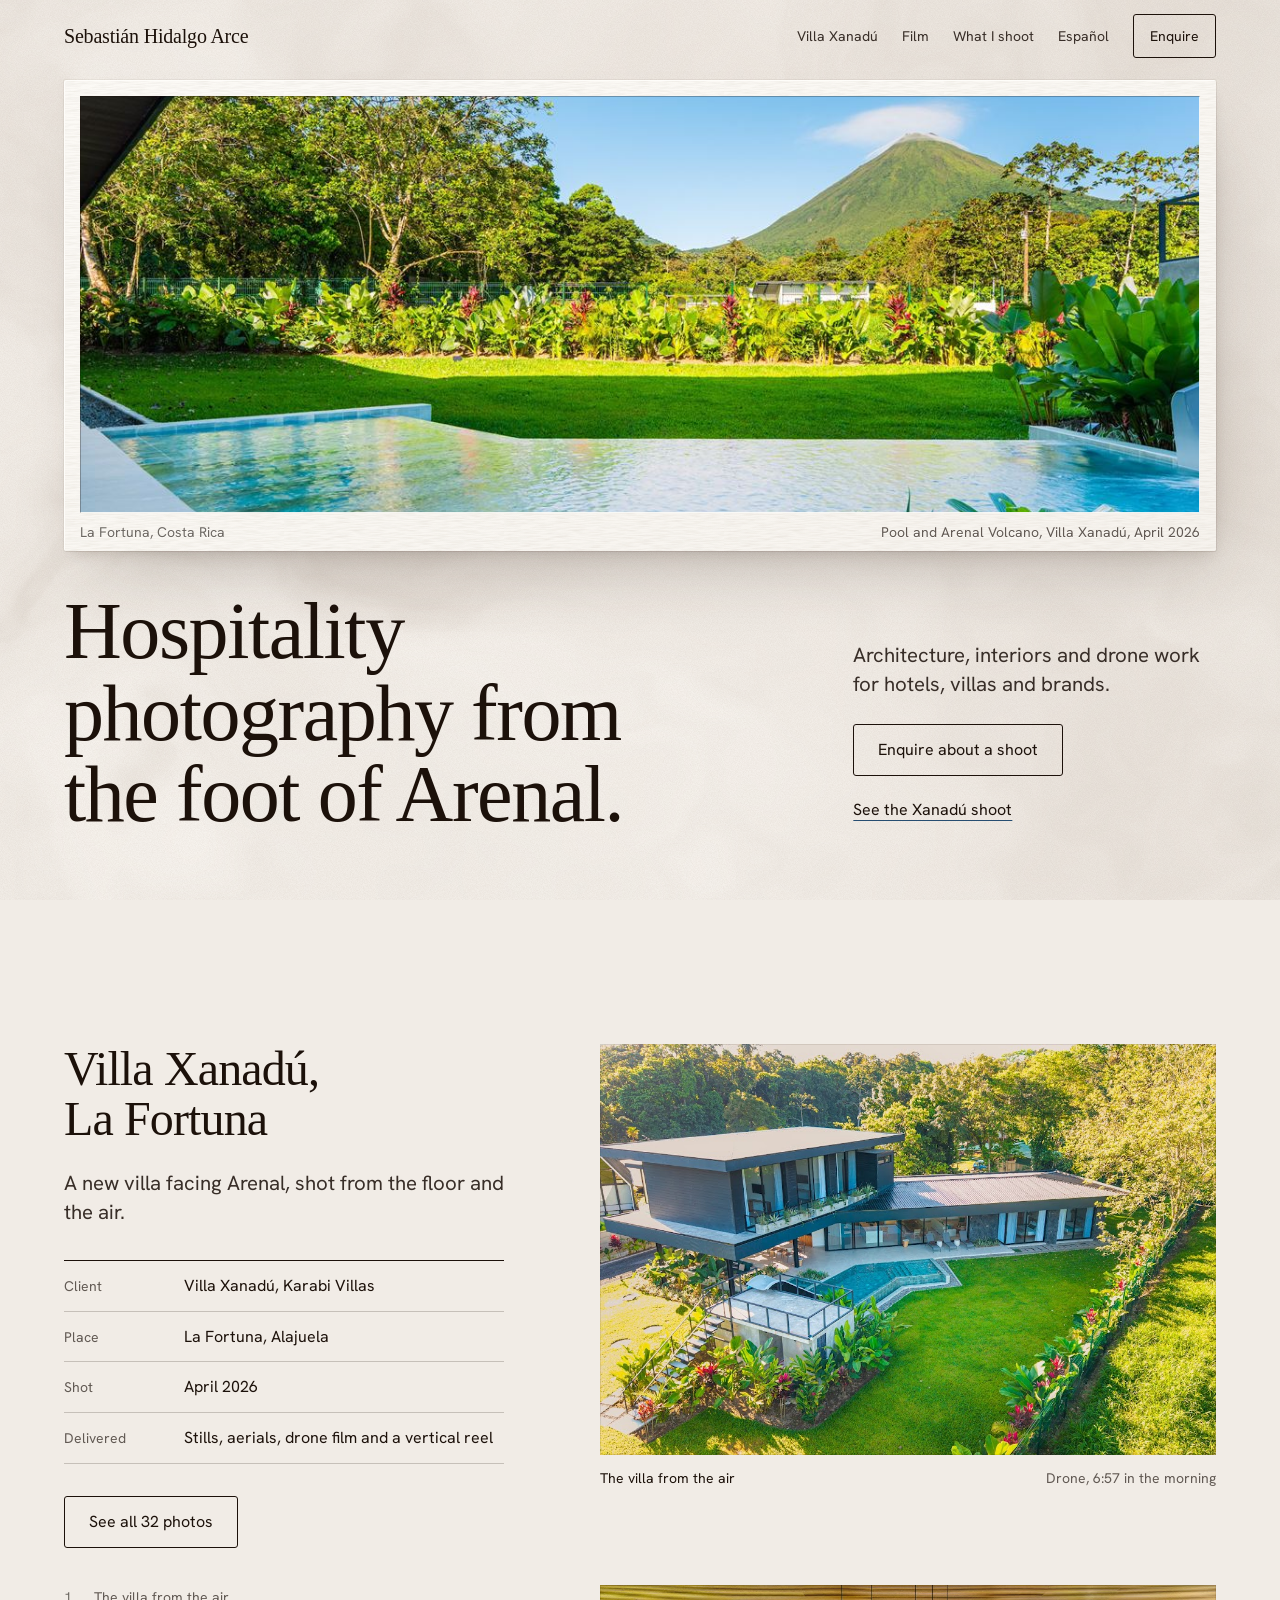
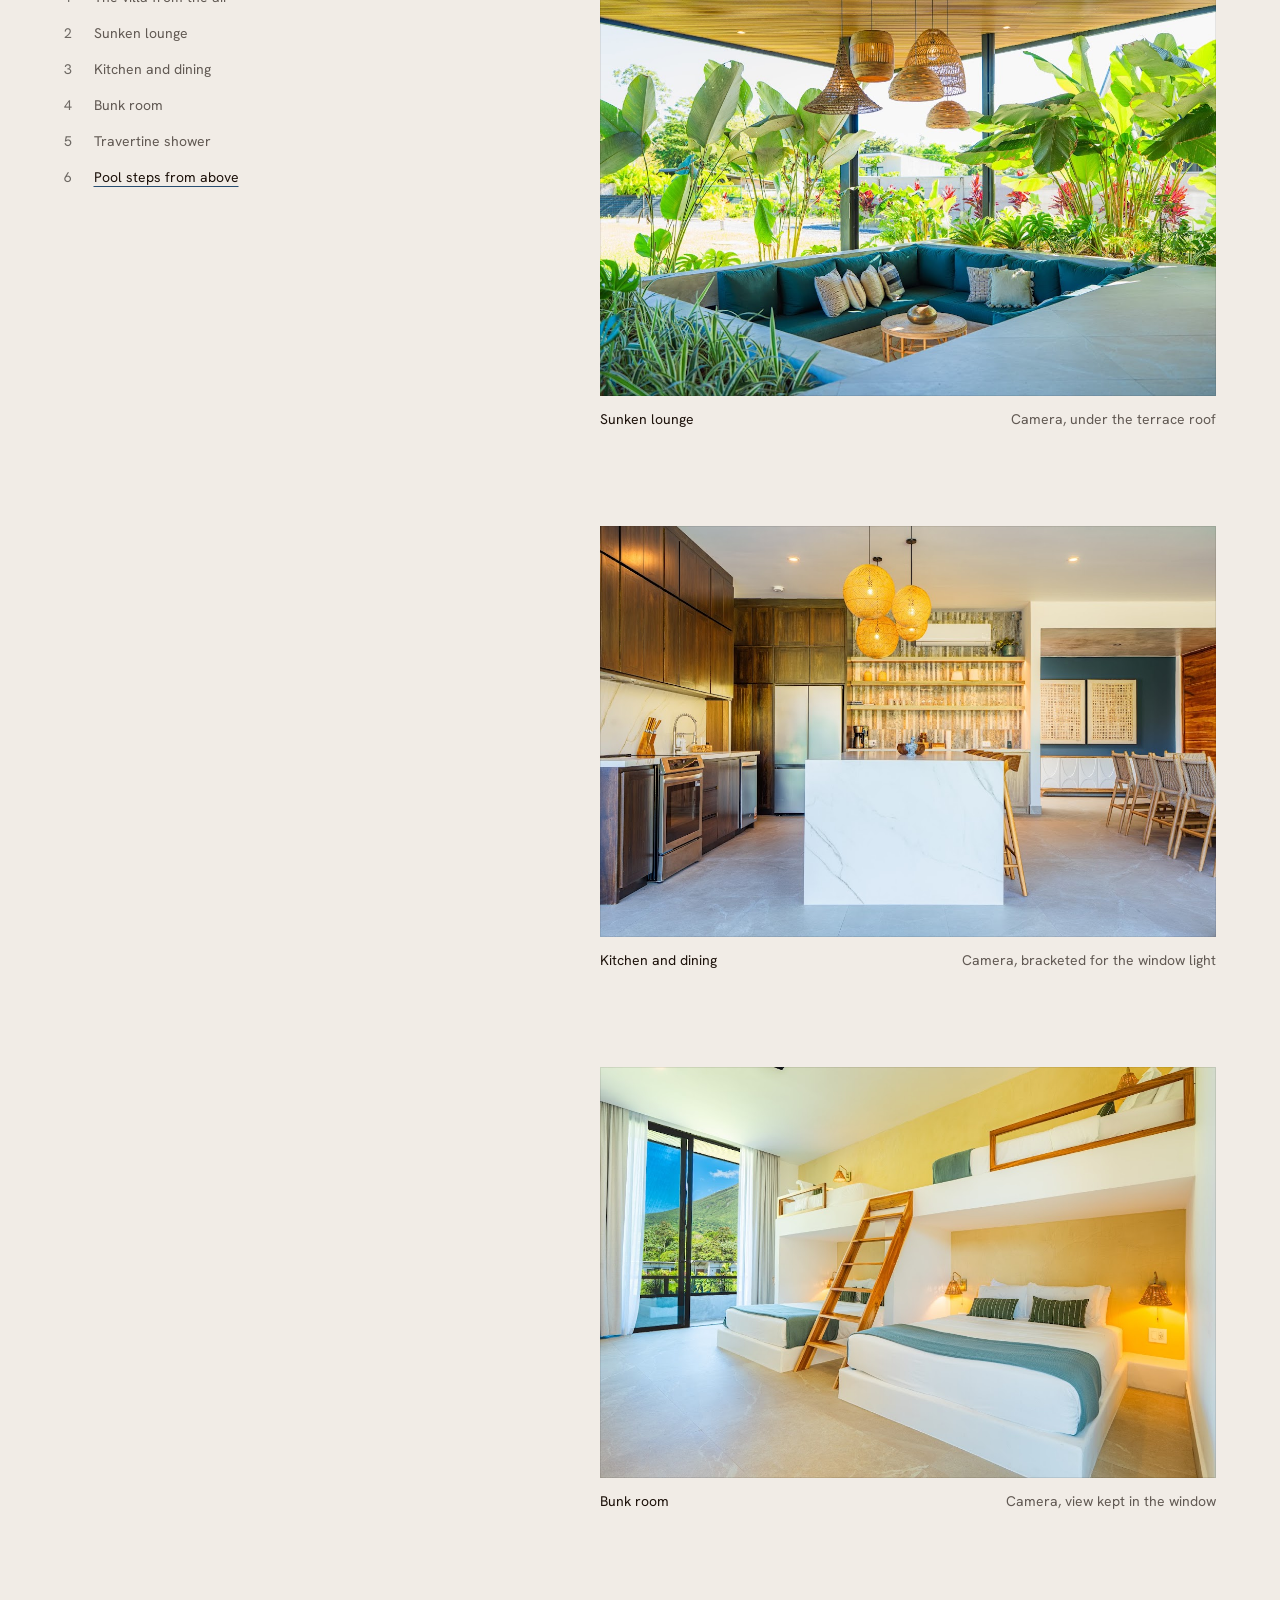
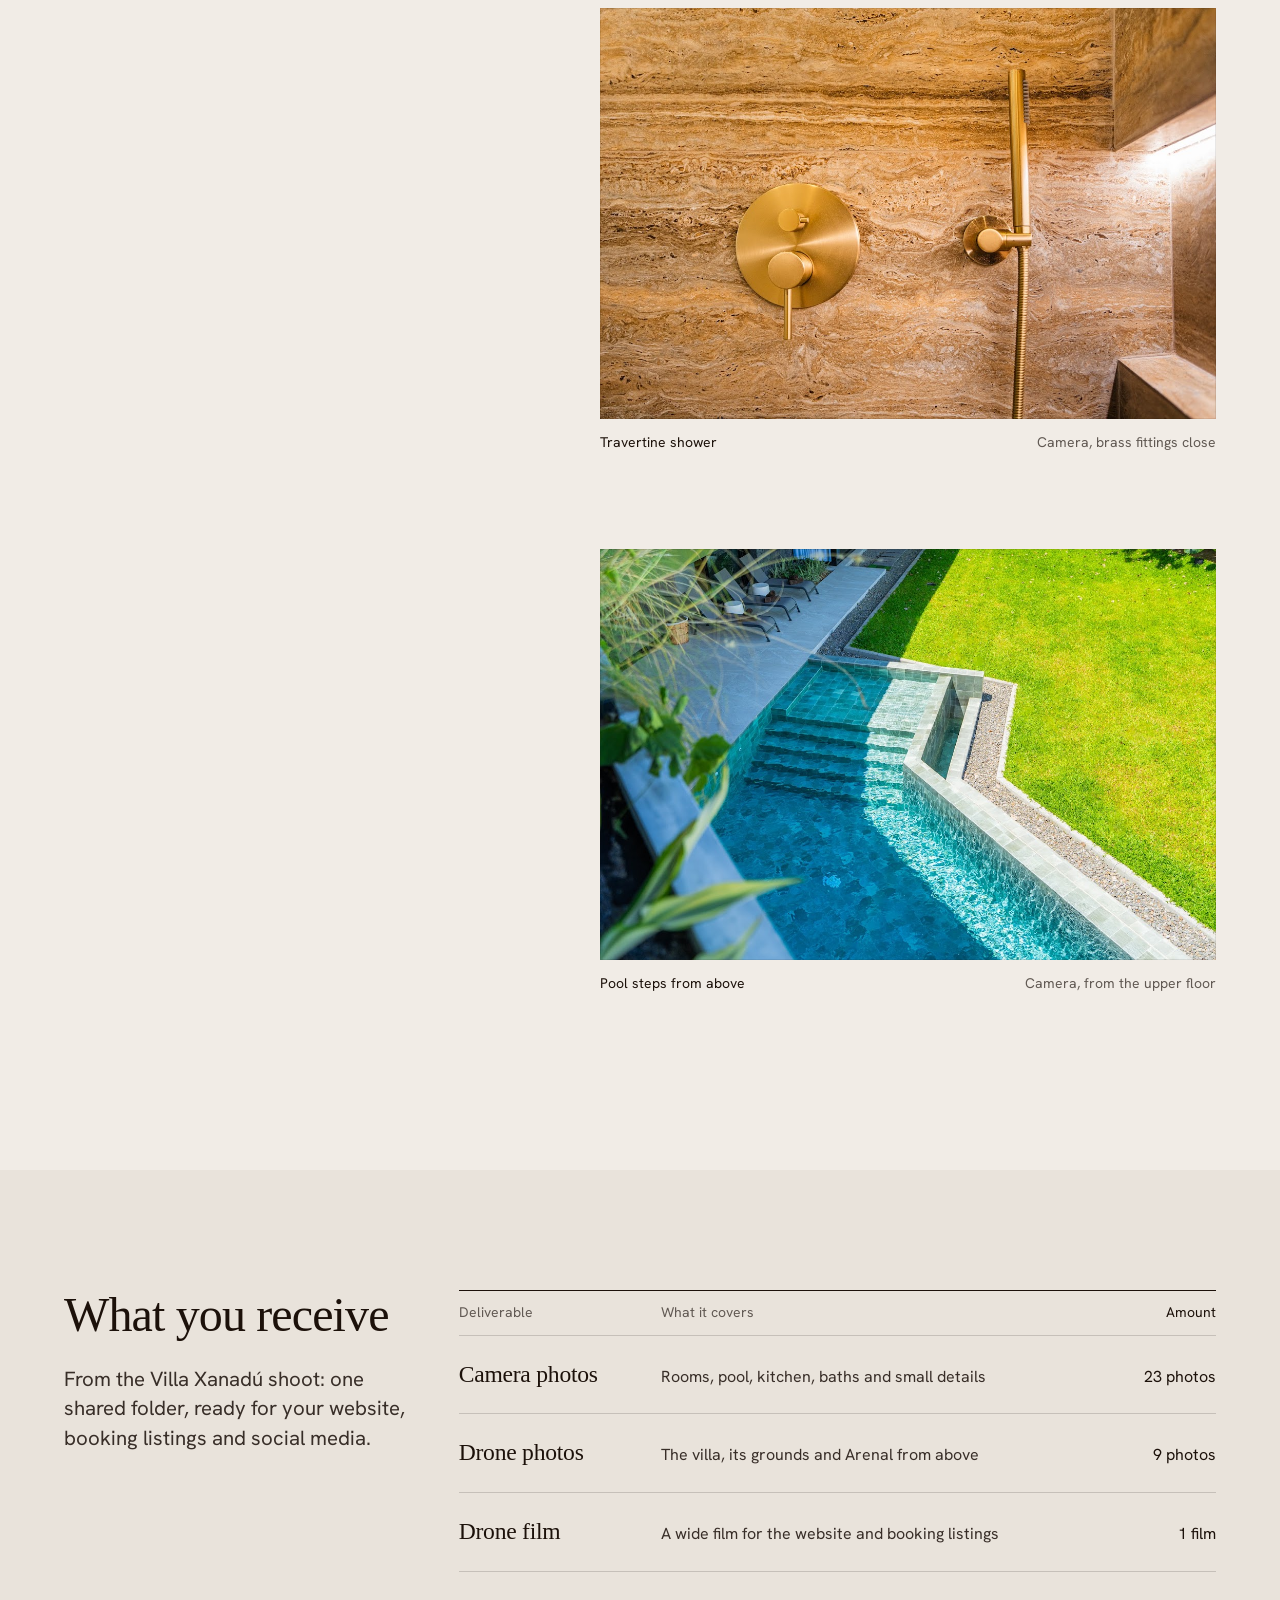
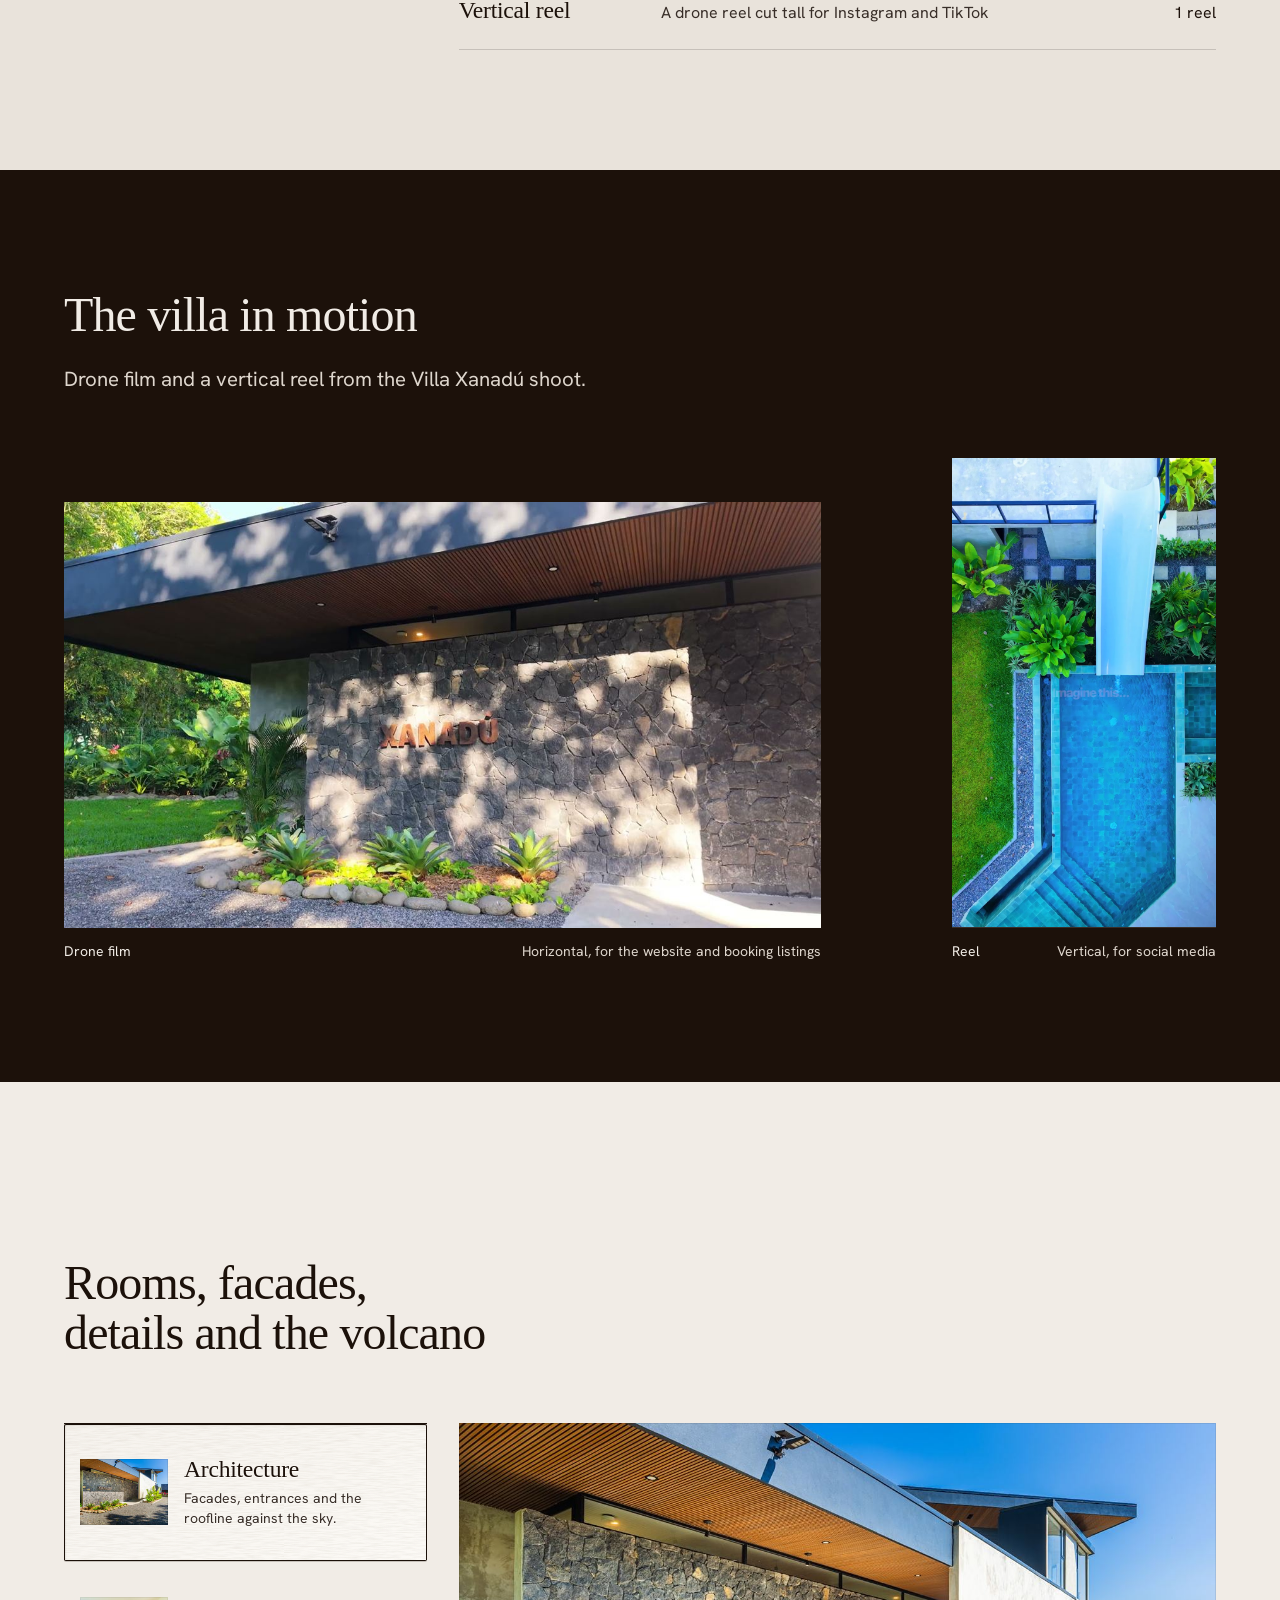
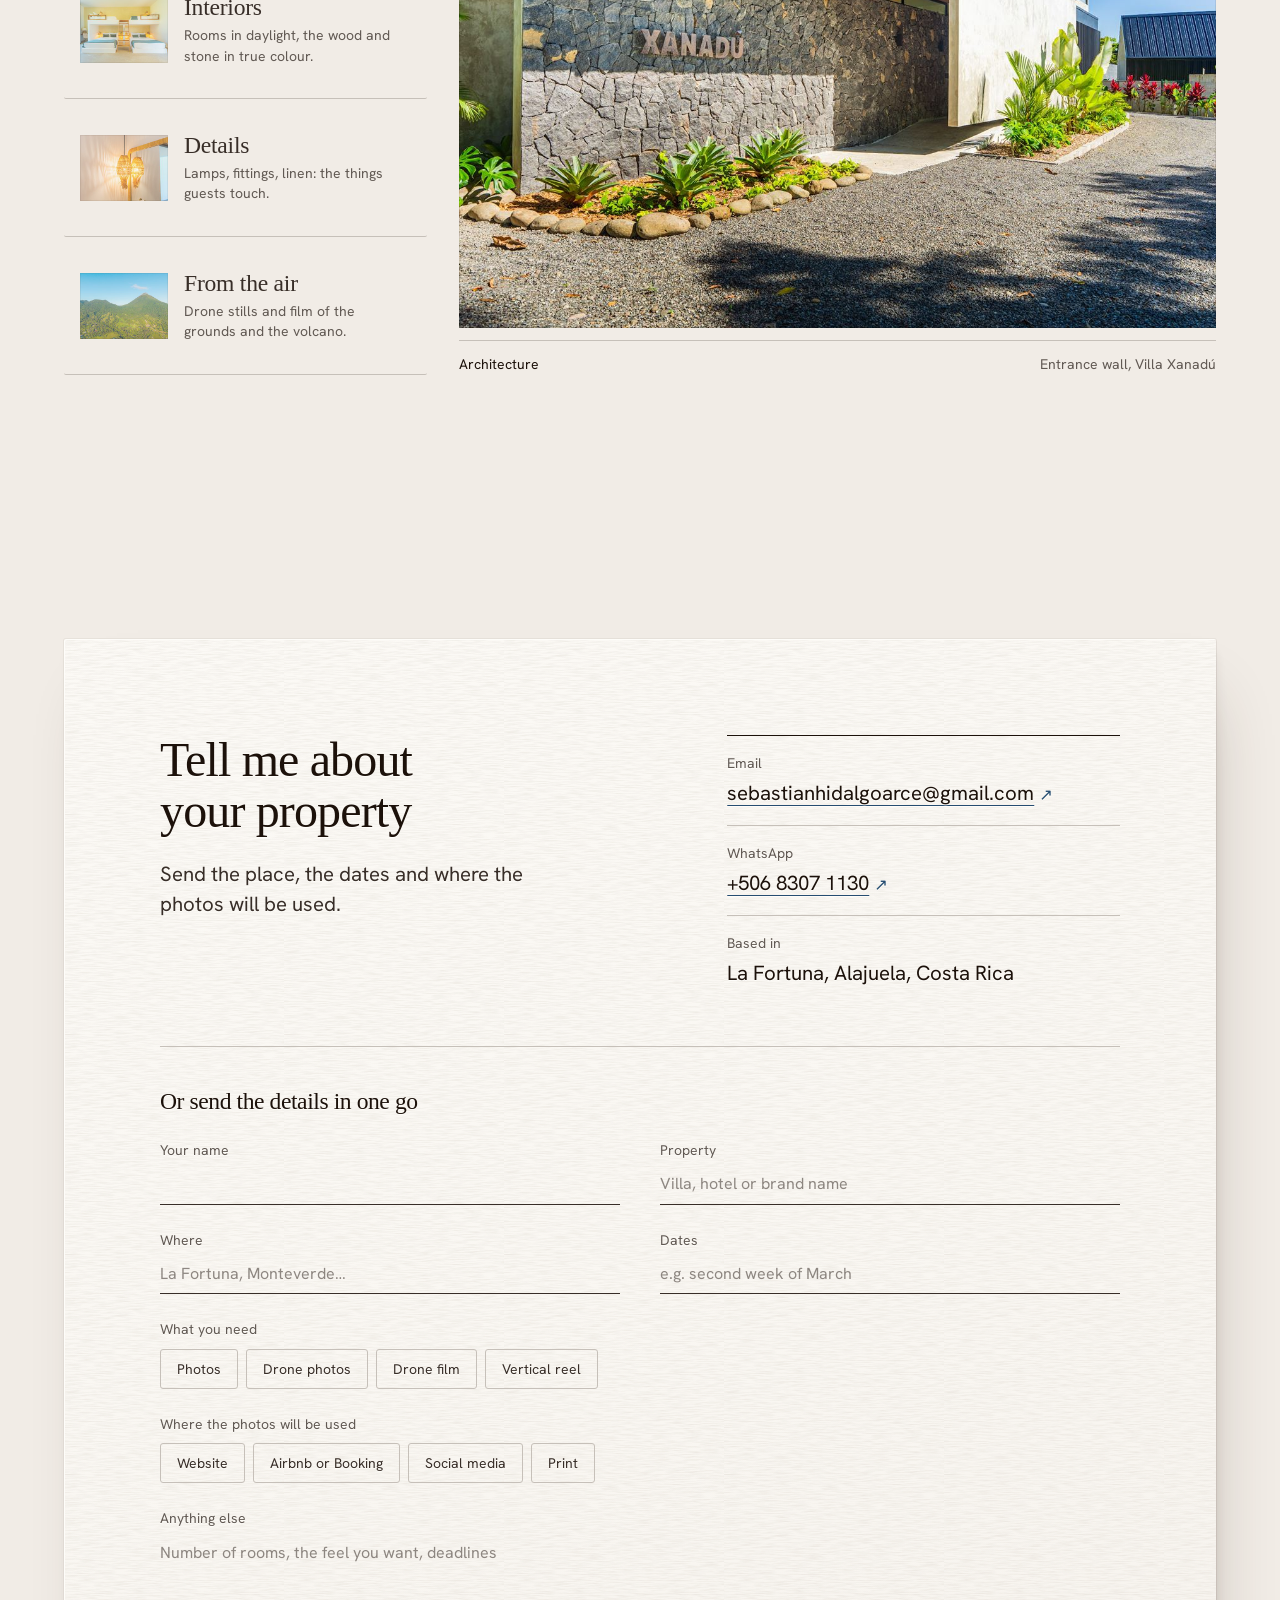
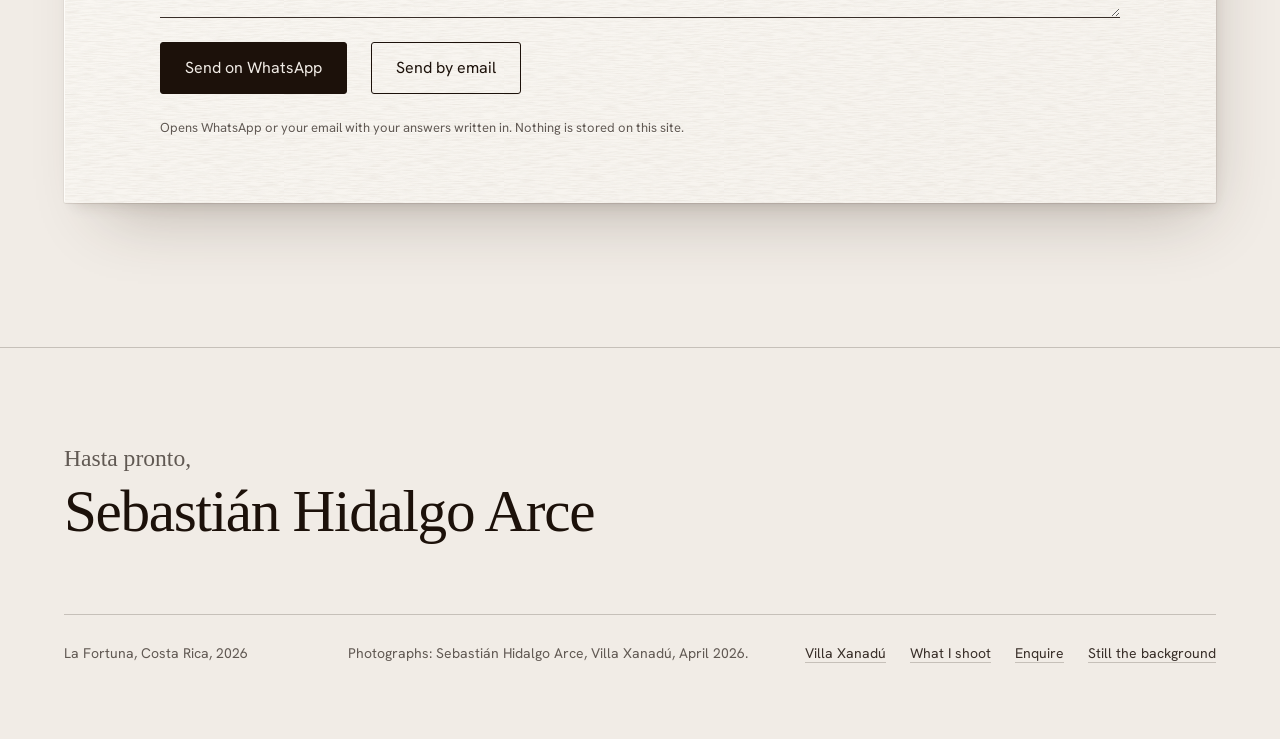
==== commit 218d2100: "Add an enquiry form and Google business details; tidy the contact card - Enquiry form in the contact" ====
--- a/site/index.html
+++ b/site/index.html
@@ -28,6 +28,84 @@
 <link href="https://fonts.googleapis.com/css2?family=Hanken+Grotesk:wght@400&display=swap" rel="stylesheet">
 <script>document.documentElement.classList.add('js');</script>
 <link rel="stylesheet" href="style.css">
+<script type="application/ld+json">
+{
+  "@context": "https://schema.org",
+  "@type": "ProfessionalService",
+  "@id": "https://sebastian-hidalgo-photo.arenalweb.workers.dev/#business",
+  "name": "Sebastián Hidalgo Arce",
+  "description": "Architecture, interior and drone photography for hotels, villas and brands around Arenal Volcano, Costa Rica.",
+  "url": "https://sebastian-hidalgo-photo.arenalweb.workers.dev/",
+  "image": "https://sebastian-hidalgo-photo.arenalweb.workers.dev/img/og.jpg",
+  "logo": "https://sebastian-hidalgo-photo.arenalweb.workers.dev/img/apple-touch-icon.png",
+  "email": "sebastianhidalgoarce@gmail.com",
+  "telephone": "+506 8307 1130",
+  "address": {
+    "@type": "PostalAddress",
+    "addressLocality": "La Fortuna",
+    "addressRegion": "Alajuela",
+    "addressCountry": "CR"
+  },
+  "geo": {
+    "@type": "GeoCoordinates",
+    "latitude": 10.4678,
+    "longitude": -84.6427
+  },
+  "areaServed": [
+    {
+      "@type": "Place",
+      "name": "Arenal Volcano, Costa Rica"
+    },
+    {
+      "@type": "Country",
+      "name": "Costa Rica"
+    }
+  ],
+  "knowsLanguage": [
+    "es",
+    "en"
+  ],
+  "founder": {
+    "@type": "Person",
+    "name": "Sebastián Hidalgo Arce",
+    "jobTitle": "Hospitality photographer"
+  },
+  "makesOffer": [
+    {
+      "@type": "Offer",
+      "itemOffered": {
+        "@type": "Service",
+        "name": "Architecture",
+        "description": "Facades, entrances and the roofline against the sky."
+      }
+    },
+    {
+      "@type": "Offer",
+      "itemOffered": {
+        "@type": "Service",
+        "name": "Interiors",
+        "description": "Rooms in daylight, the wood and stone in true colour."
+      }
+    },
+    {
+      "@type": "Offer",
+      "itemOffered": {
+        "@type": "Service",
+        "name": "Details",
+        "description": "Lamps, fittings, linen: the things guests touch."
+      }
+    },
+    {
+      "@type": "Offer",
+      "itemOffered": {
+        "@type": "Service",
+        "name": "From the air",
+        "description": "Drone stills and film of the grounds and the volcano."
+      }
+    }
+  ]
+}
+</script>
 </head>
 <body>
 <a class="skip" href="#main">Skip to content</a>
@@ -246,6 +324,37 @@
           <div><dt>WhatsApp</dt><dd><a class="card__link" href="https://wa.me/50683071130?text=Hi%20Sebasti%C3%A1n%2C%20I%E2%80%99d%20like%20to%20ask%20about%20a%20photo%20shoot%20for%20my%20property.">+506&nbsp;8307&nbsp;1130</a></dd></div>
           <div><dt>Based in</dt><dd>La Fortuna, Alajuela, Costa Rica</dd></div>
         </dl>
+        <form class="enquiry" data-enquiry data-wa="https://wa.me/50683071130" data-mail="sebastianhidalgoarce@gmail.com" data-subject="Photo shoot enquiry" data-hello="Hi Sebastián, I’d like a quote for a shoot." hidden>
+          <h3 class="enquiry__title">Or send the details in one go</h3>
+          <div class="enquiry__grid">
+            <label class="field"><span>Your name</span><input name="name" autocomplete="name" data-line="Name" required></label>
+            <label class="field"><span>Property</span><input name="property" placeholder="Villa, hotel or brand name" required></label>
+            <label class="field"><span>Where</span><input name="place" placeholder="La Fortuna, Monteverde…"></label>
+            <label class="field"><span>Dates</span><input name="dates" placeholder="e.g. second week of March"></label>
+          </div>
+          <fieldset class="enquiry__group" data-line="I need"><legend>What you need</legend>
+            <div class="ticks">
+              <label class="tick"><input type="checkbox" name="need" value="Photos"> <span>Photos</span></label>
+              <label class="tick"><input type="checkbox" name="need" value="Drone photos"> <span>Drone photos</span></label>
+              <label class="tick"><input type="checkbox" name="need" value="Drone film"> <span>Drone film</span></label>
+              <label class="tick"><input type="checkbox" name="need" value="Vertical reel"> <span>Vertical reel</span></label>
+            </div>
+          </fieldset>
+          <fieldset class="enquiry__group" data-line="For"><legend>Where the photos will be used</legend>
+            <div class="ticks">
+              <label class="tick"><input type="checkbox" name="use" value="Website"> <span>Website</span></label>
+              <label class="tick"><input type="checkbox" name="use" value="Airbnb or Booking"> <span>Airbnb or Booking</span></label>
+              <label class="tick"><input type="checkbox" name="use" value="Social media"> <span>Social media</span></label>
+              <label class="tick"><input type="checkbox" name="use" value="Print"> <span>Print</span></label>
+            </div>
+          </fieldset>
+          <label class="field"><span>Anything else</span><textarea name="message" rows="3" placeholder="Number of rooms, the feel you want, deadlines"></textarea></label>
+          <div class="actions">
+            <button class="btn btn--solid" type="submit" value="wa">Send on WhatsApp</button>
+            <button class="btn" type="submit" value="mail">Send by email</button>
+          </div>
+          <p class="enquiry__note">Opens WhatsApp or your email with your answers written in. Nothing is stored on this site.</p>
+        </form>
       </div>
     </div>
   </section>
--- a/site/style.css
+++ b/site/style.css
@@ -150,11 +150,15 @@
 .card__head { display: grid; gap: var(--space-lg); align-content: start; }
 .card h2 { max-width: 13ch; }
 .card__line { font-size: var(--text-lead); line-height: 1.45; max-width: 34ch; }
-.card__fields { align-self: end; display: grid; gap: var(--space-xl); margin: 0; }
+.card__fields { align-self: end; display: grid; margin: 0; border-top: var(--rule-head) solid var(--color-ink); }
+.card__fields > div { padding-block: var(--space-md); border-bottom: var(--rule-hair) solid var(--color-rule); }
+.card__fields > div:last-child { border-bottom: 0; padding-bottom: 0; }
 .card__fields dt { font-size: var(--text-sm); color: var(--color-muted); }
-.card__fields dd { margin: var(--space-2xs) 0 0; padding-bottom: var(--space-xs); border-bottom: var(--rule-hair) solid var(--color-ink-2); font-size: var(--text-lead); color: var(--color-ink); }
+.card__fields dd { margin: var(--space-3xs) 0 0; font-size: var(--text-lead); color: var(--color-ink); }
 
 .card__link { color: var(--color-ink); text-decoration: underline; text-decoration-color: var(--color-accent); text-decoration-thickness: 1px; text-underline-offset: 0.25em; white-space: nowrap; transition: color var(--dur-short) var(--ease-out); }
+.card__link::after { content: "\2197"; display: inline-block; margin-left: 0.3em; font-size: 0.8em; text-decoration: none; color: var(--color-accent); transition: transform var(--dur-short) var(--ease-out); }
+.card__link:hover::after { transform: translate(2px, -2px); }
 .card__link:hover { color: var(--color-accent); }
 .card__link:active { color: var(--color-ink-2); }
 .card__link:focus-visible { outline: 2px solid var(--color-focus); outline-offset: 2px; }
@@ -292,6 +296,30 @@
 .js img.is-pending { opacity: 0; }
 .js img.is-arriving { transition: opacity var(--dur-long) var(--ease-out); }
 
+/* ---------- enquiry form, inside the contact card ---------- */
+.enquiry { grid-column: 1 / -1; display: grid; gap: var(--space-lg); margin-top: var(--space-md); padding-top: var(--space-xl); border-top: var(--rule-hair) solid var(--color-rule); }
+.enquiry[hidden] { display: none; }
+.enquiry__title { font: var(--serif-small) var(--text-title)/1.2 var(--font-display); color: var(--color-ink); }
+.enquiry__grid { display: grid; grid-template-columns: repeat(2, minmax(0, 1fr)); gap: var(--space-lg) var(--space-xl); }
+.field { display: grid; gap: var(--space-2xs); font-size: var(--text-sm); color: var(--color-muted); }
+.field input, .field textarea { width: 100%; padding: var(--space-xs) 0; border: 0; border-bottom: var(--rule-hair) solid var(--color-ink-2); border-radius: 0; background: transparent; font: 400 var(--text-md)/1.4 var(--font-body); color: var(--color-ink); }
+.field textarea { resize: vertical; min-height: 4.5rem; }
+.field input::placeholder, .field textarea::placeholder { color: var(--color-muted); opacity: 0.7; }
+.field input:focus-visible, .field textarea:focus-visible { outline: 2px solid var(--color-focus); outline-offset: 2px; }
+.enquiry__group { margin: 0; padding: 0; border: 0; min-width: 0; }
+.enquiry__group legend { padding: 0; margin-bottom: var(--space-xs); font-size: var(--text-sm); color: var(--color-muted); }
+.ticks { display: flex; flex-wrap: wrap; gap: var(--space-xs); }
+.tick { position: relative; display: inline-flex; cursor: pointer; }
+.tick input { position: absolute; opacity: 0; inset: 0; margin: 0; cursor: pointer; }
+.tick span { display: inline-flex; align-items: center; min-height: 40px; padding: 0 var(--space-md); border: var(--rule-hair) solid var(--color-rule); border-radius: var(--radius-pill); font-size: var(--text-sm); color: var(--color-ink-2); transition: background-color var(--dur-short) var(--ease-out), color var(--dur-short) var(--ease-out), border-color var(--dur-short) var(--ease-out); }
+.tick:hover span { border-color: var(--color-ink-2); }
+.tick input:checked + span { background: var(--color-ink); border-color: var(--color-ink); color: var(--color-paper); }
+.tick input:focus-visible + span { outline: 2px solid var(--color-focus); outline-offset: 2px; }
+.btn--solid { background: var(--color-ink); color: var(--color-paper); }
+.btn--solid:hover { background: var(--color-accent); border-color: var(--color-accent); color: var(--color-accent-ink); }
+.enquiry__note { font-size: var(--text-xs); color: var(--color-muted); }
+@media (max-width: 40rem) { .enquiry__grid { grid-template-columns: minmax(0, 1fr); } }
+
 /* ---------- 404 ---------- */
 .lost__inner { display: grid; align-content: center; gap: var(--space-lg); min-height: 100dvh; padding-block: var(--space-2xl); }
 .lost h1 { max-width: 14ch; }
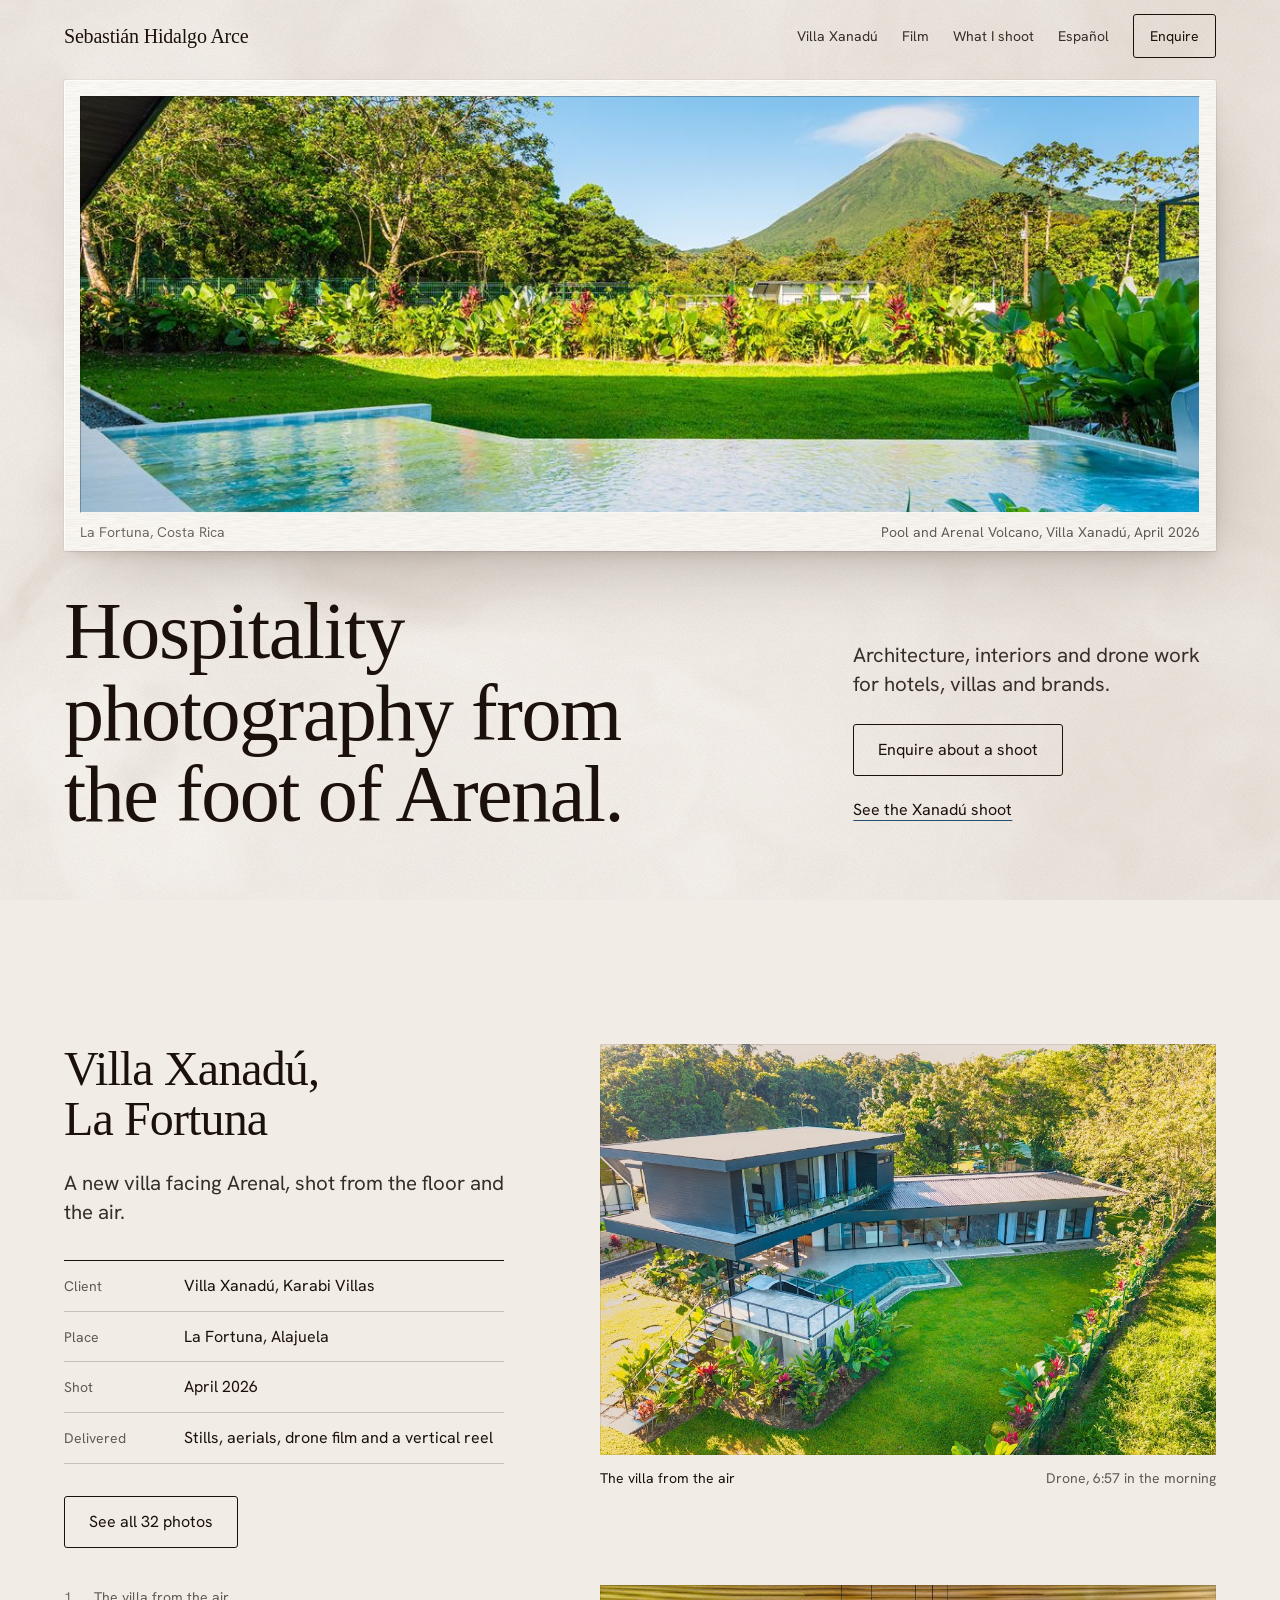
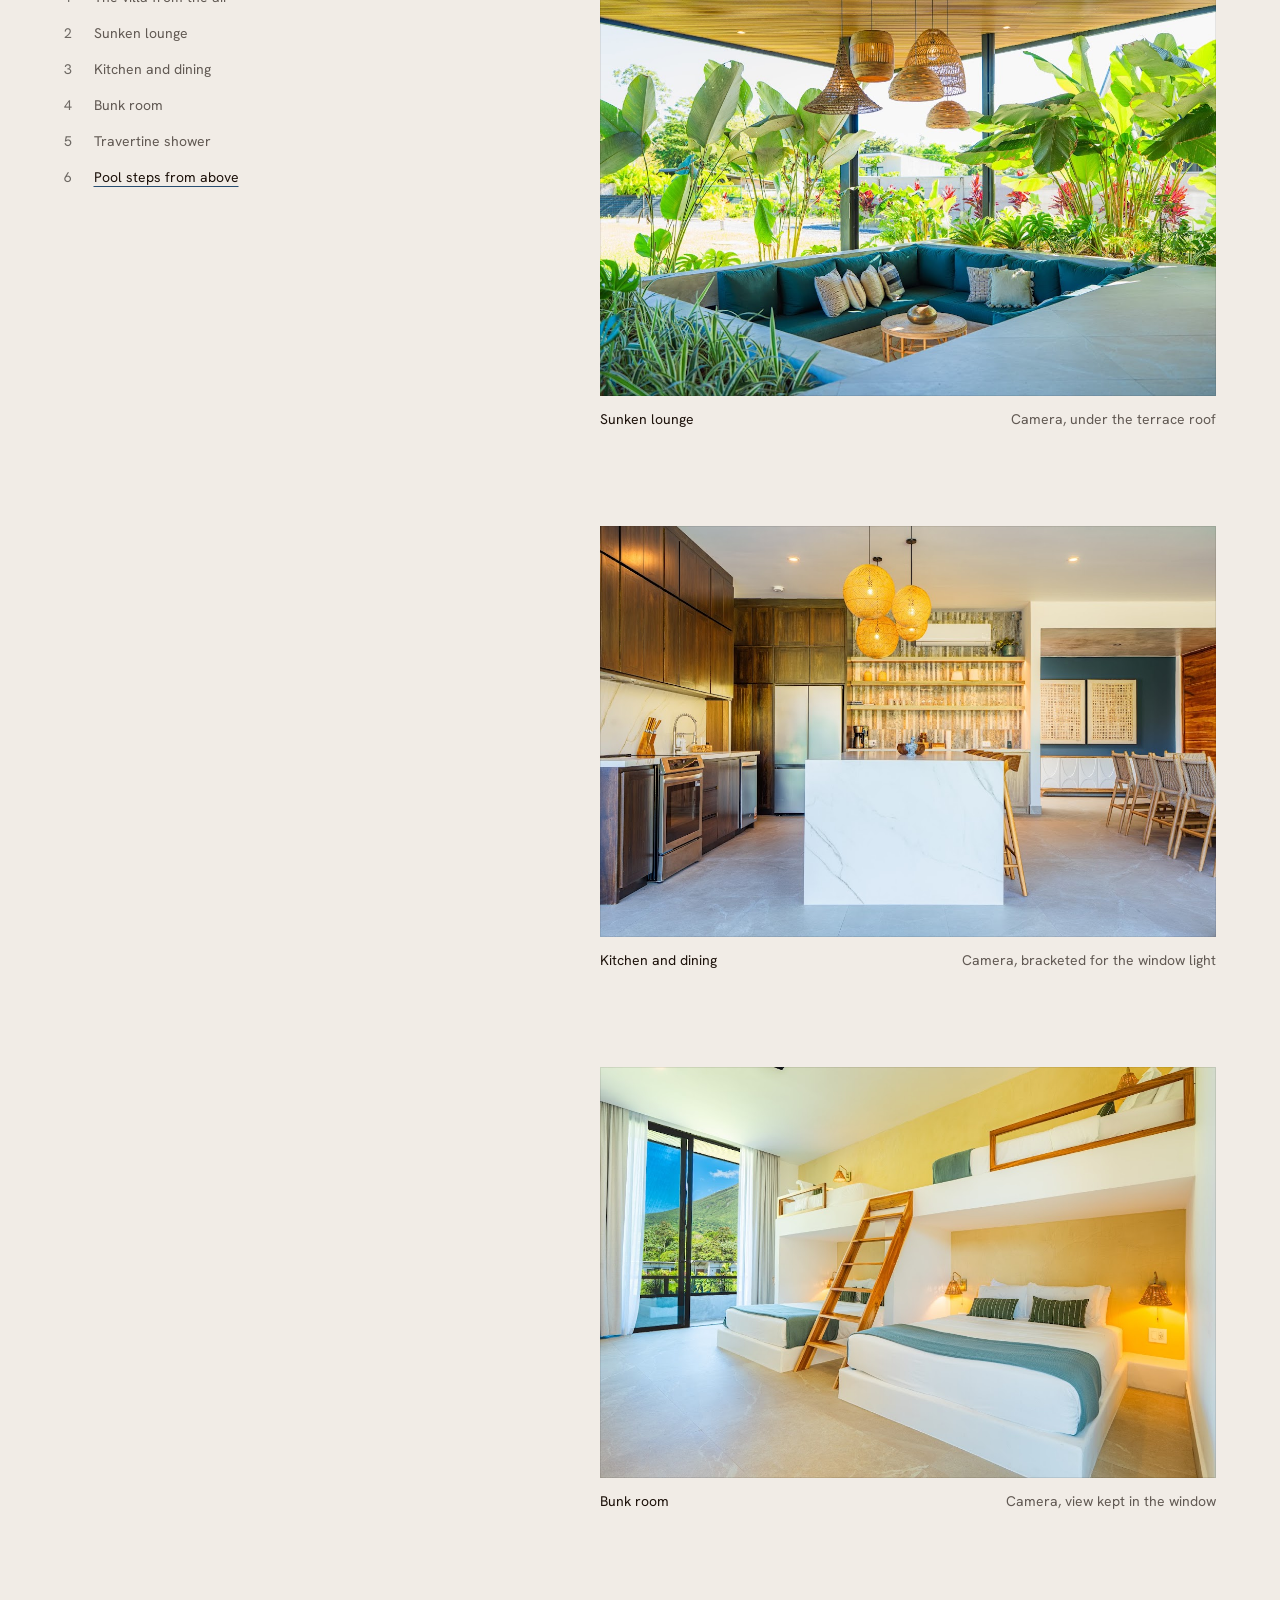
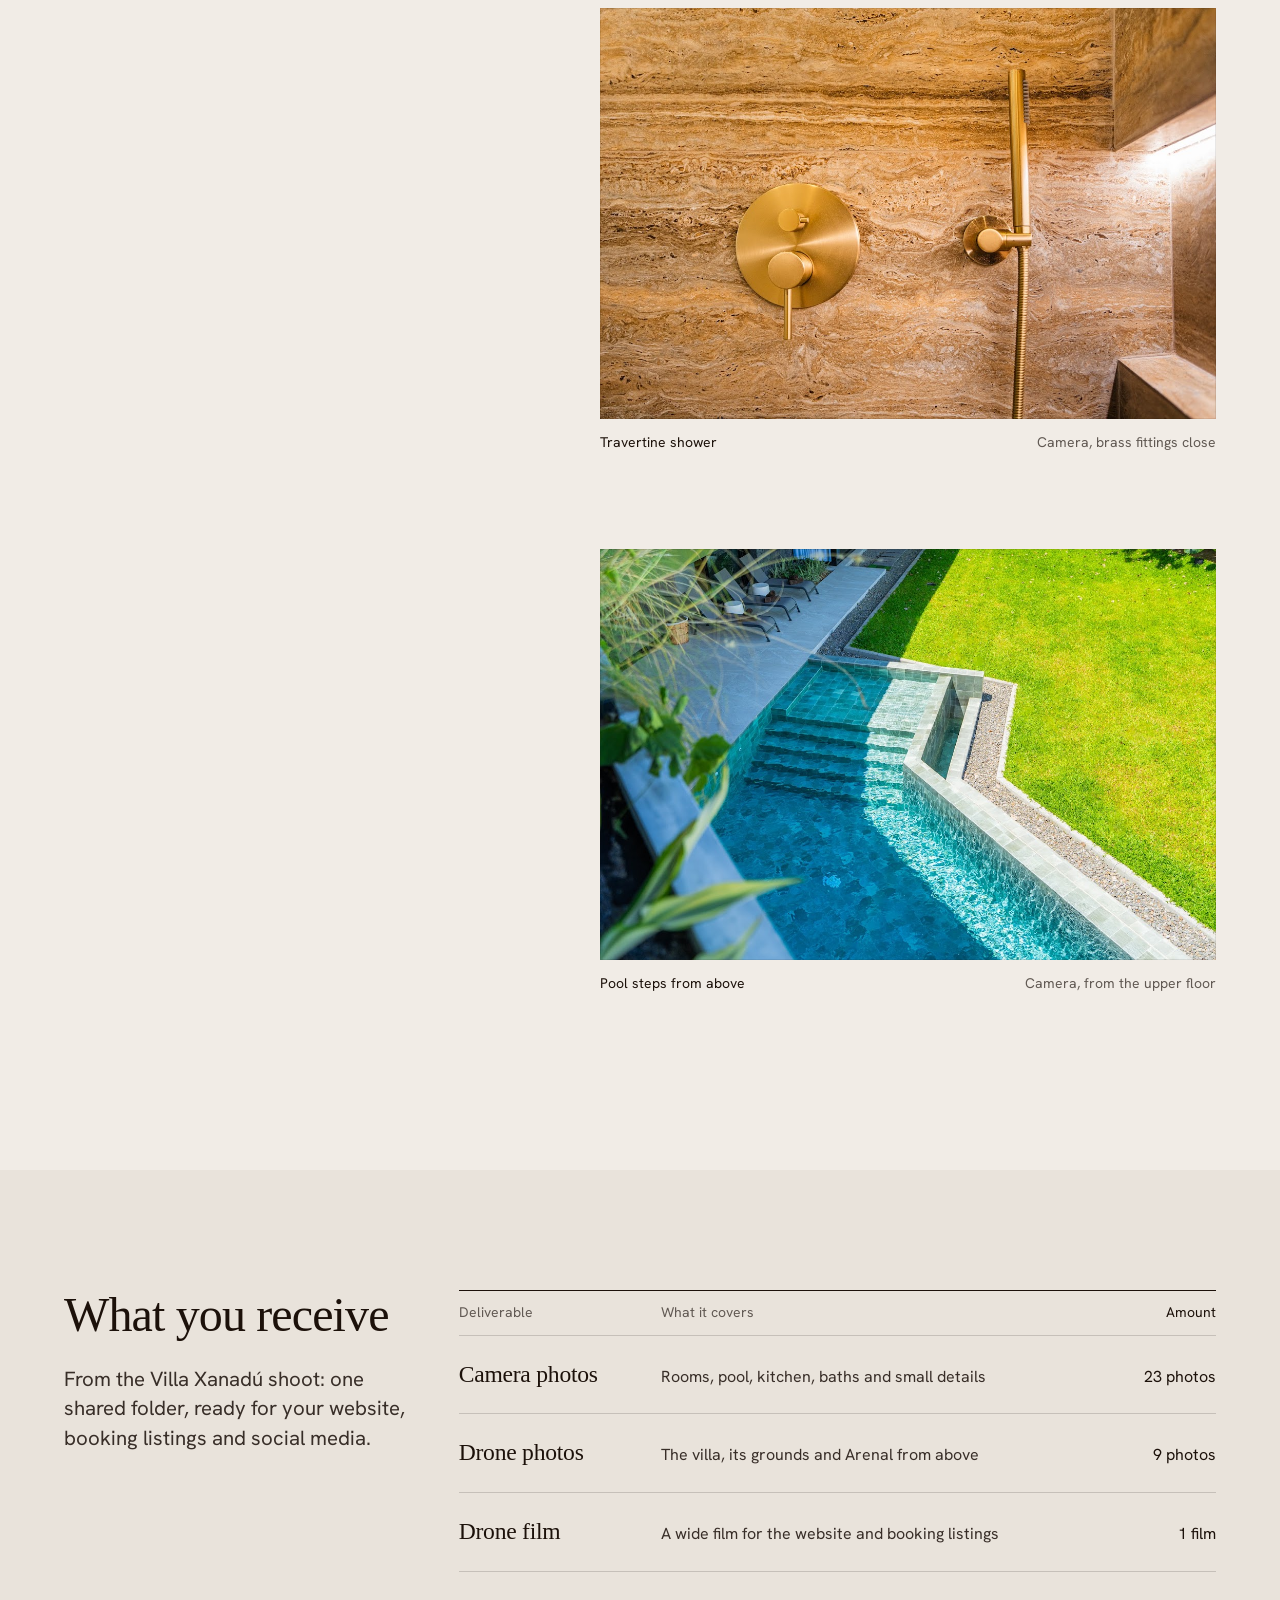
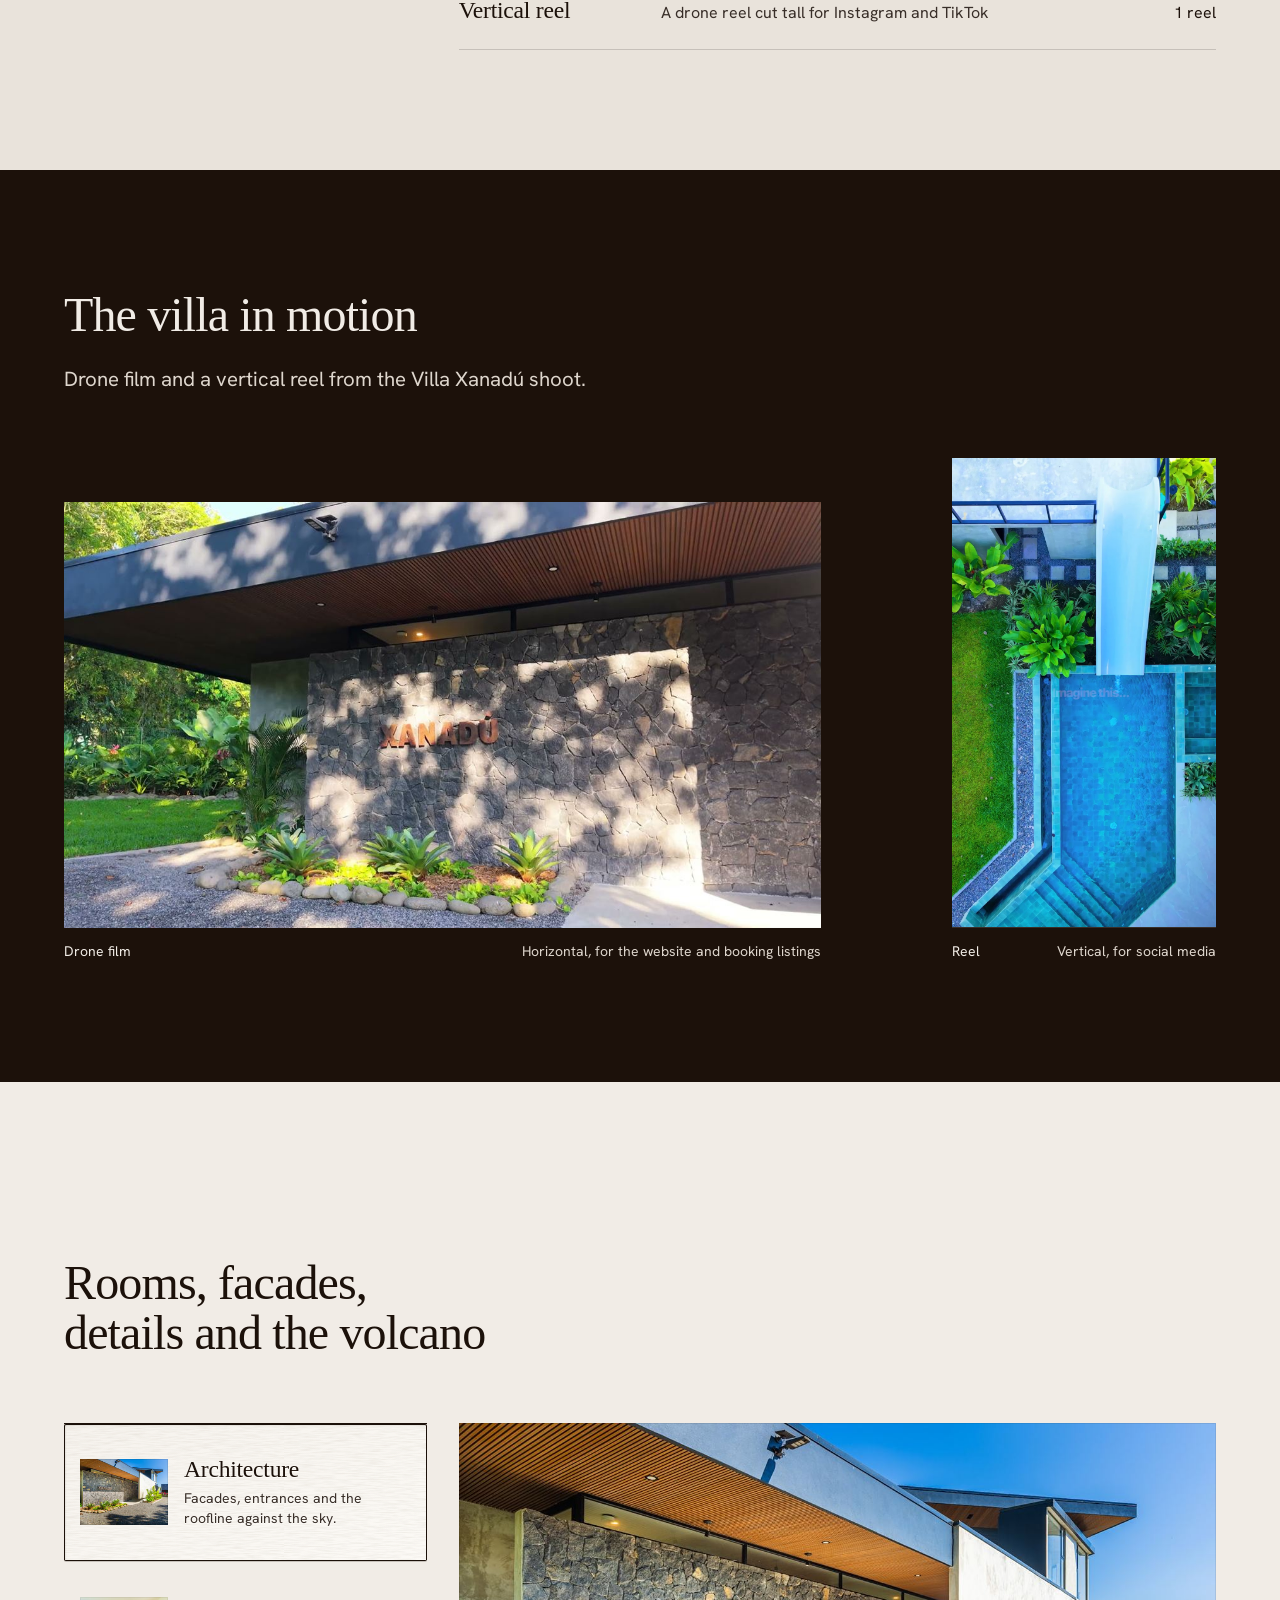
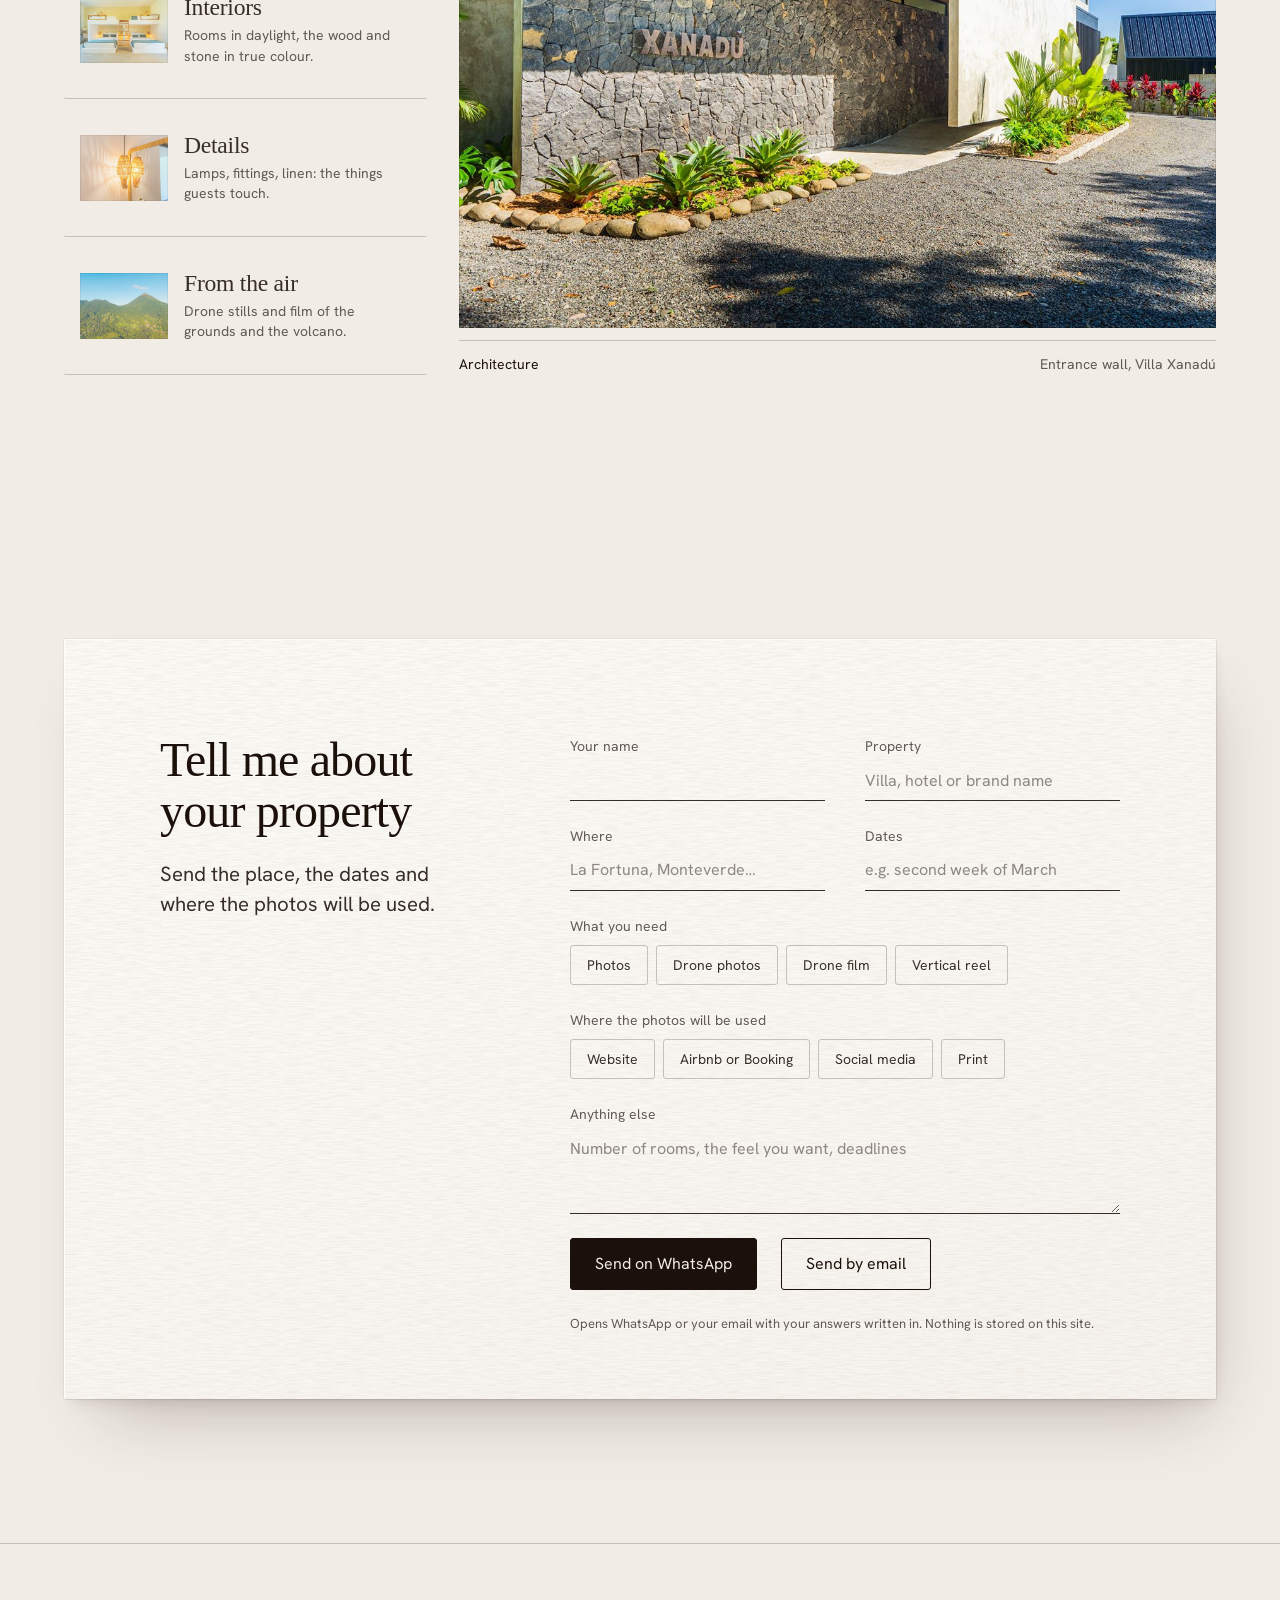
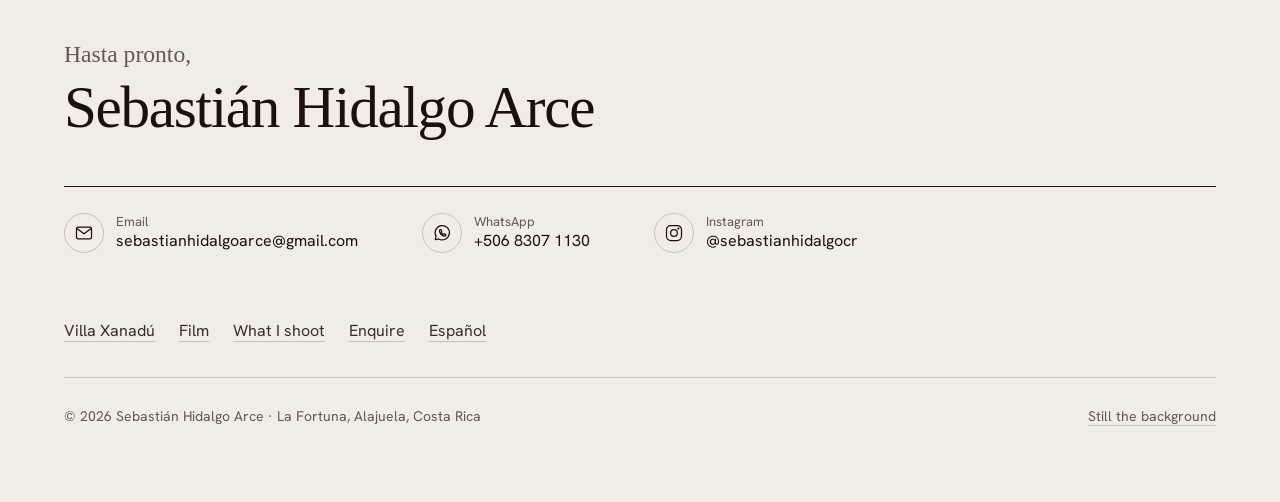
==== commit 43b46c7a: "Merge the form into the contact card and rebuild the footer - "Tell me about your property" now hold" ====
--- a/site/index.html
+++ b/site/index.html
@@ -319,13 +319,7 @@
           <h2 id="contact-title">Tell me about your property</h2>
           <p class="card__line">Send the place, the dates and where the photos will be used.</p>
         </div>
-        <dl class="card__fields">
-          <div><dt>Email</dt><dd><a class="card__link" href="mailto:sebastianhidalgoarce@gmail.com?subject=Photo%20shoot%20enquiry">sebastianhidalgoarce@gmail.com</a></dd></div>
-          <div><dt>WhatsApp</dt><dd><a class="card__link" href="https://wa.me/50683071130?text=Hi%20Sebasti%C3%A1n%2C%20I%E2%80%99d%20like%20to%20ask%20about%20a%20photo%20shoot%20for%20my%20property.">+506&nbsp;8307&nbsp;1130</a></dd></div>
-          <div><dt>Based in</dt><dd>La Fortuna, Alajuela, Costa Rica</dd></div>
-        </dl>
         <form class="enquiry" data-enquiry data-wa="https://wa.me/50683071130" data-mail="sebastianhidalgoarce@gmail.com" data-subject="Photo shoot enquiry" data-hello="Hi Sebastián, I’d like a quote for a shoot." hidden>
-          <h3 class="enquiry__title">Or send the details in one go</h3>
           <div class="enquiry__grid">
             <label class="field"><span>Your name</span><input name="name" autocomplete="name" data-line="Name" required></label>
             <label class="field"><span>Property</span><input name="property" placeholder="Villa, hotel or brand name" required></label>
@@ -365,15 +359,23 @@
   <div class="container footer__inner">
     <p class="footer__signoff">Hasta pronto,</p>
     <p class="footer__name">Sebastián Hidalgo Arce</p>
-    <div class="footer__meta">
-      <p>La Fortuna, Costa Rica, 2026</p>
-      <p>Photographs: Sebastián Hidalgo Arce, Villa Xanadú, April 2026.</p>
+    <ul class="footer__contact">
+      <li><a class="reach" href="mailto:sebastianhidalgoarce@gmail.com?subject=Photo%20shoot%20enquiry"><svg class="reach__icon" width="22" height="22" viewBox="0 0 24 24" fill="none" stroke="currentColor" stroke-width="1.5" stroke-linecap="round" stroke-linejoin="round" aria-hidden="true"><rect x="3" y="5" width="18" height="14" rx="2"/><path d="m3.5 6.5 8.5 6.5 8.5-6.5"/></svg><span class="reach__text"><span class="reach__kind">Email</span>sebastianhidalgoarce@gmail.com</span></a></li>
+      <li><a class="reach" href="https://wa.me/50683071130?text=Hi%20Sebasti%C3%A1n%2C%20I%E2%80%99d%20like%20to%20ask%20about%20a%20photo%20shoot%20for%20my%20property."><svg class="reach__icon" width="22" height="22" viewBox="0 0 24 24" fill="none" stroke="currentColor" stroke-width="1.5" stroke-linecap="round" stroke-linejoin="round" aria-hidden="true"><path d="M3.6 20.4 4.9 16A8.6 8.6 0 1 1 8 19.1z"/><path d="M9.2 8.4c.2-.4.5-.5.8-.5h.5c.2 0 .4.1.5.4l.6 1.5c.1.2 0 .5-.1.7l-.5.6c.6 1.1 1.4 1.9 2.5 2.5l.6-.5c.2-.2.5-.2.7-.1l1.5.6c.3.1.4.3.4.5v.5c0 .3-.1.6-.5.8-.6.4-1.4.5-2.1.3-2.4-.7-4.3-2.6-5-5-.2-.7-.1-1.5.1-2.3z"/></svg><span class="reach__text"><span class="reach__kind">WhatsApp</span>+506&nbsp;8307&nbsp;1130</span></a></li>
+      <li><a class="reach" href="https://www.instagram.com/sebastianhidalgocr/" rel="me"><svg class="reach__icon" width="22" height="22" viewBox="0 0 24 24" fill="none" stroke="currentColor" stroke-width="1.5" stroke-linecap="round" stroke-linejoin="round" aria-hidden="true"><rect x="3" y="3" width="18" height="18" rx="5"/><circle cx="12" cy="12" r="4"/><circle cx="17.3" cy="6.7" r="0.6" fill="currentColor"/></svg><span class="reach__text"><span class="reach__kind">Instagram</span>@sebastianhidalgocr</span></a></li>
+    </ul>
+    <nav class="footer__nav" aria-label="Footer">
       <ul class="footer__links">
         <li><a href="#xanadu">Villa Xanadú</a></li>
+        <li><a href="#film">Film</a></li>
         <li><a href="#services">What I shoot</a></li>
         <li><a href="#contact">Enquire</a></li>
-        <li><button class="link link--button" type="button" data-air-toggle data-label-still="Still the background" data-label-move="Move the background" aria-pressed="false">Still the background</button></li>
+        <li><a href="es/index.html" hreflang="es" lang="es">Español</a></li>
       </ul>
+    </nav>
+    <div class="footer__base">
+      <p>© 2026 Sebastián Hidalgo Arce · La Fortuna, Alajuela, Costa Rica</p>
+      <span class="footer__toggle"><button class="link link--button" type="button" data-air-toggle data-label-still="Still the background" data-label-move="Move the background" aria-pressed="false">Still the background</button></span>
     </div>
   </div>
 </footer>
--- a/site/style.css
+++ b/site/style.css
@@ -146,15 +146,10 @@
 
 /* ---------- contact card ---------- */
 .contact { position: relative; padding-block: var(--section-gap-s) var(--section-gap); }
-.card { display: grid; grid-template-columns: minmax(0, 6fr) minmax(0, 5fr); column-gap: var(--space-3xl); row-gap: var(--space-xl); padding: var(--space-3xl) var(--space-3xl) var(--space-2xl); color: var(--color-ink-2); }
+.card { display: grid; grid-template-columns: minmax(0, 4fr) minmax(0, 7fr); column-gap: var(--space-3xl); row-gap: var(--space-xl); padding: var(--space-3xl) var(--space-3xl) var(--space-2xl); color: var(--color-ink-2); }
 .card__head { display: grid; gap: var(--space-lg); align-content: start; }
 .card h2 { max-width: 13ch; }
 .card__line { font-size: var(--text-lead); line-height: 1.45; max-width: 34ch; }
-.card__fields { align-self: end; display: grid; margin: 0; border-top: var(--rule-head) solid var(--color-ink); }
-.card__fields > div { padding-block: var(--space-md); border-bottom: var(--rule-hair) solid var(--color-rule); }
-.card__fields > div:last-child { border-bottom: 0; padding-bottom: 0; }
-.card__fields dt { font-size: var(--text-sm); color: var(--color-muted); }
-.card__fields dd { margin: var(--space-3xs) 0 0; font-size: var(--text-lead); color: var(--color-ink); }
 
 .card__link { color: var(--color-ink); text-decoration: underline; text-decoration-color: var(--color-accent); text-decoration-thickness: 1px; text-underline-offset: 0.25em; white-space: nowrap; transition: color var(--dur-short) var(--ease-out); }
 .card__link::after { content: "\2197"; display: inline-block; margin-left: 0.3em; font-size: 0.8em; text-decoration: none; color: var(--color-accent); transition: transform var(--dur-short) var(--ease-out); }
@@ -168,7 +163,18 @@
 .footer__inner { display: grid; gap: var(--space-xs); }
 .footer__signoff { font: var(--display-weight) var(--text-title)/1.2 var(--font-display); color: var(--color-muted); }
 .footer__name { font: var(--display-weight) var(--text-display-s)/1.05 var(--font-display); letter-spacing: var(--tracking-statement); color: var(--color-ink); overflow-wrap: break-word; min-width: 0; }
-.footer__meta { display: grid; grid-template-columns: minmax(0, 3fr) minmax(0, 5fr) auto; gap: var(--space-lg); align-items: baseline; margin-top: var(--space-2xl); padding-top: var(--space-md); border-top: var(--rule-hair) solid var(--color-rule); font-size: var(--text-sm); color: var(--color-muted); }
+.footer__contact { display: flex; flex-wrap: wrap; gap: var(--space-md) var(--space-2xl); margin: var(--space-xl) 0 0; padding: var(--space-lg) 0 0; list-style: none; border-top: var(--rule-head) solid var(--color-ink); }
+.reach { display: inline-flex; align-items: center; gap: var(--space-sm); min-height: 44px; color: var(--color-ink); text-decoration: none; }
+.reach__icon { flex: none; width: 40px; height: 40px; padding: 9px; border: var(--rule-hair) solid var(--color-rule); border-radius: 50%; color: var(--color-ink); transition: background-color var(--dur-short) var(--ease-out), color var(--dur-short) var(--ease-out), border-color var(--dur-short) var(--ease-out); }
+.reach__text { display: grid; font-size: var(--text-md); line-height: 1.3; overflow-wrap: anywhere; }
+.reach__kind { font-size: var(--text-xs); color: var(--color-muted); }
+.reach:hover .reach__icon { background: var(--color-ink); border-color: var(--color-ink); color: var(--color-paper); }
+.reach:hover .reach__text { color: var(--color-accent); }
+.reach:focus-visible { outline: 2px solid var(--color-focus); outline-offset: 4px; }
+.footer__nav { margin-top: var(--space-xl); }
+.footer__base { display: flex; flex-wrap: wrap; justify-content: space-between; align-items: center; gap: var(--space-xs) var(--space-lg); margin-top: var(--space-md); padding-top: var(--space-md); border-top: var(--rule-hair) solid var(--color-rule); font-size: var(--text-sm); color: var(--color-muted); }
+.footer__base .link--button { min-height: 44px; color: var(--color-muted); text-decoration: underline; text-decoration-color: var(--color-rule); text-underline-offset: 0.3em; }
+.footer__base .link--button:hover { color: var(--color-ink); text-decoration-color: var(--color-accent); }
 .footer__links { display: flex; flex-wrap: wrap; gap: var(--space-2xs) var(--space-lg); margin: 0; padding: 0; list-style: none; }
 .footer__links a, .footer__links .link--button { min-height: 44px; display: inline-flex; align-items: center; color: var(--color-ink-2); white-space: nowrap; text-decoration: underline; text-decoration-color: var(--color-rule); text-underline-offset: 0.3em; transition: text-decoration-color var(--dur-short) var(--ease-out), color var(--dur-short) var(--ease-out); }
 .footer__links a:hover, .footer__links .link--button:hover { color: var(--color-ink); text-decoration-color: var(--color-accent); }
@@ -257,7 +263,7 @@
   .delivery__head, .ledger { grid-column: 1 / -1; }
   .choices, .panels { grid-column: 1 / -1; }
   .card { grid-template-columns: minmax(0, 1fr); padding: var(--space-2xl) var(--space-xl); }
-  .footer__meta { grid-template-columns: minmax(0, 1fr); gap: var(--space-xs); }
+  .footer__contact { flex-direction: column; gap: var(--space-sm); }
   .film-band__head, .film--wide { grid-column: 1 / -1; }
   .film--tall { grid-column: 1 / span 7; }
   .project-hero__text, .project-hero .facts, .shoot__head h2, .shoot__head .lead { grid-column: 1 / -1; }
@@ -288,7 +294,6 @@
   .ledger td:not(.num) { grid-column: 1 / -1; grid-row: 2; padding-top: var(--space-2xs); }
   .ledger .num { grid-column: 2; grid-row: 1; }
   .card { padding: var(--space-xl) var(--space-md); }
-  .card__fields dd { font-size: var(--text-md); }
 }
 
 /* ---------- photos fade in as they arrive, instead of an empty box snapping to a picture ---------- */
@@ -297,9 +302,8 @@
 .js img.is-arriving { transition: opacity var(--dur-long) var(--ease-out); }
 
 /* ---------- enquiry form, inside the contact card ---------- */
-.enquiry { grid-column: 1 / -1; display: grid; gap: var(--space-lg); margin-top: var(--space-md); padding-top: var(--space-xl); border-top: var(--rule-hair) solid var(--color-rule); }
+.enquiry { display: grid; gap: var(--space-lg); align-content: start; }
 .enquiry[hidden] { display: none; }
-.enquiry__title { font: var(--serif-small) var(--text-title)/1.2 var(--font-display); color: var(--color-ink); }
 .enquiry__grid { display: grid; grid-template-columns: repeat(2, minmax(0, 1fr)); gap: var(--space-lg) var(--space-xl); }
 .field { display: grid; gap: var(--space-2xs); font-size: var(--text-sm); color: var(--color-muted); }
 .field input, .field textarea { width: 100%; padding: var(--space-xs) 0; border: 0; border-bottom: var(--rule-hair) solid var(--color-ink-2); border-radius: 0; background: transparent; font: 400 var(--text-md)/1.4 var(--font-body); color: var(--color-ink); }
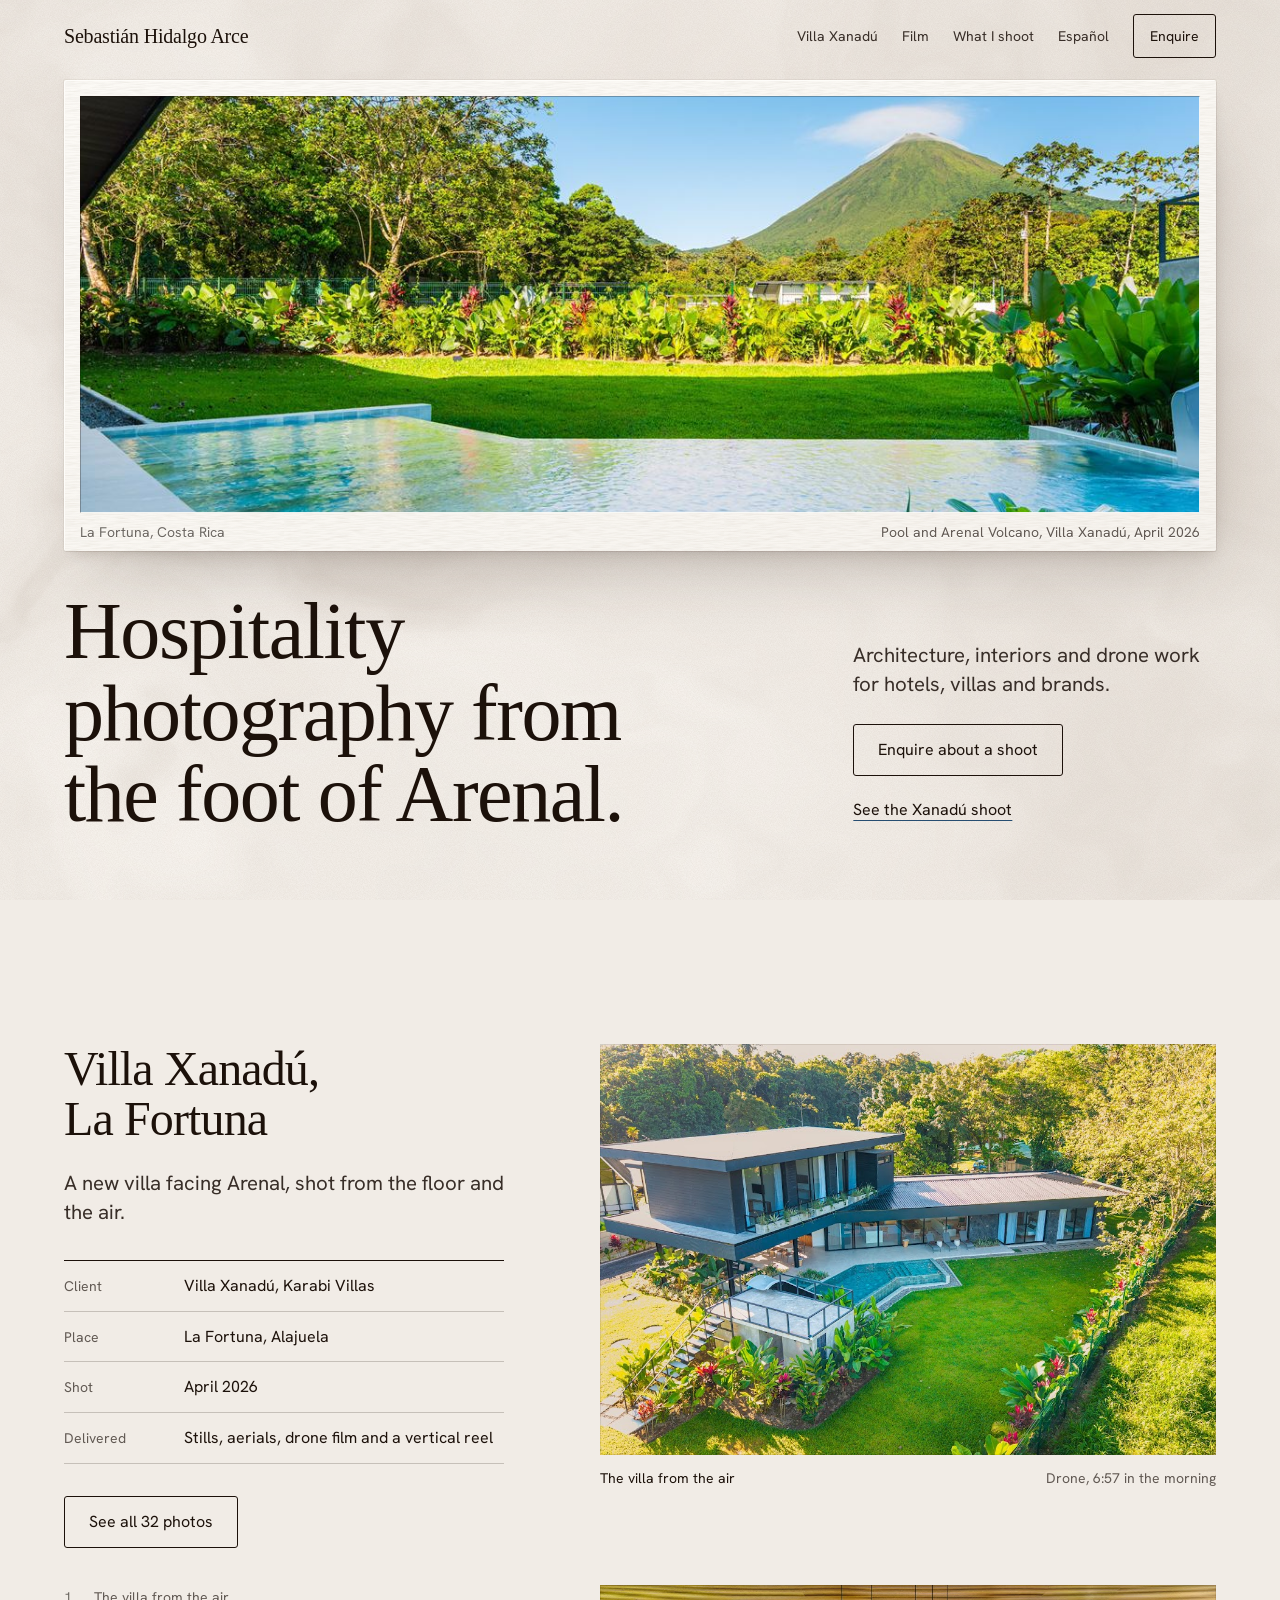
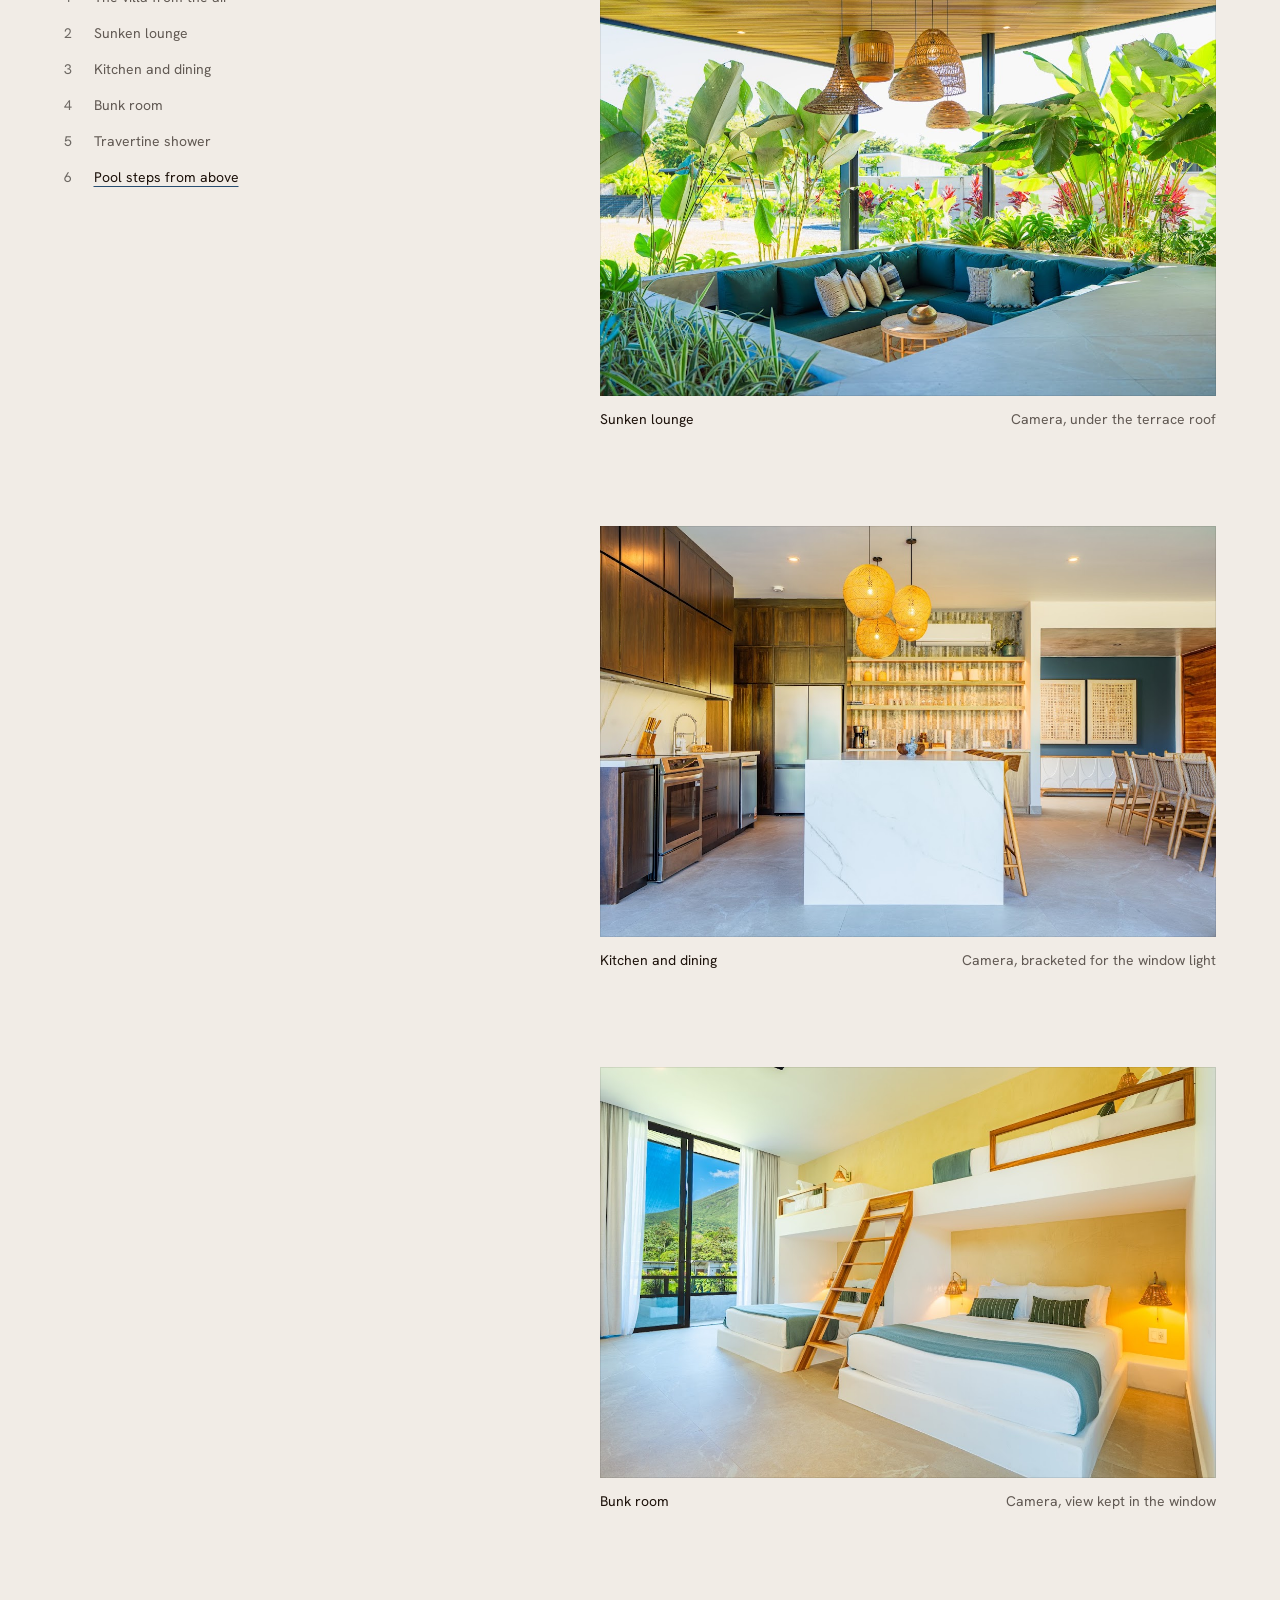
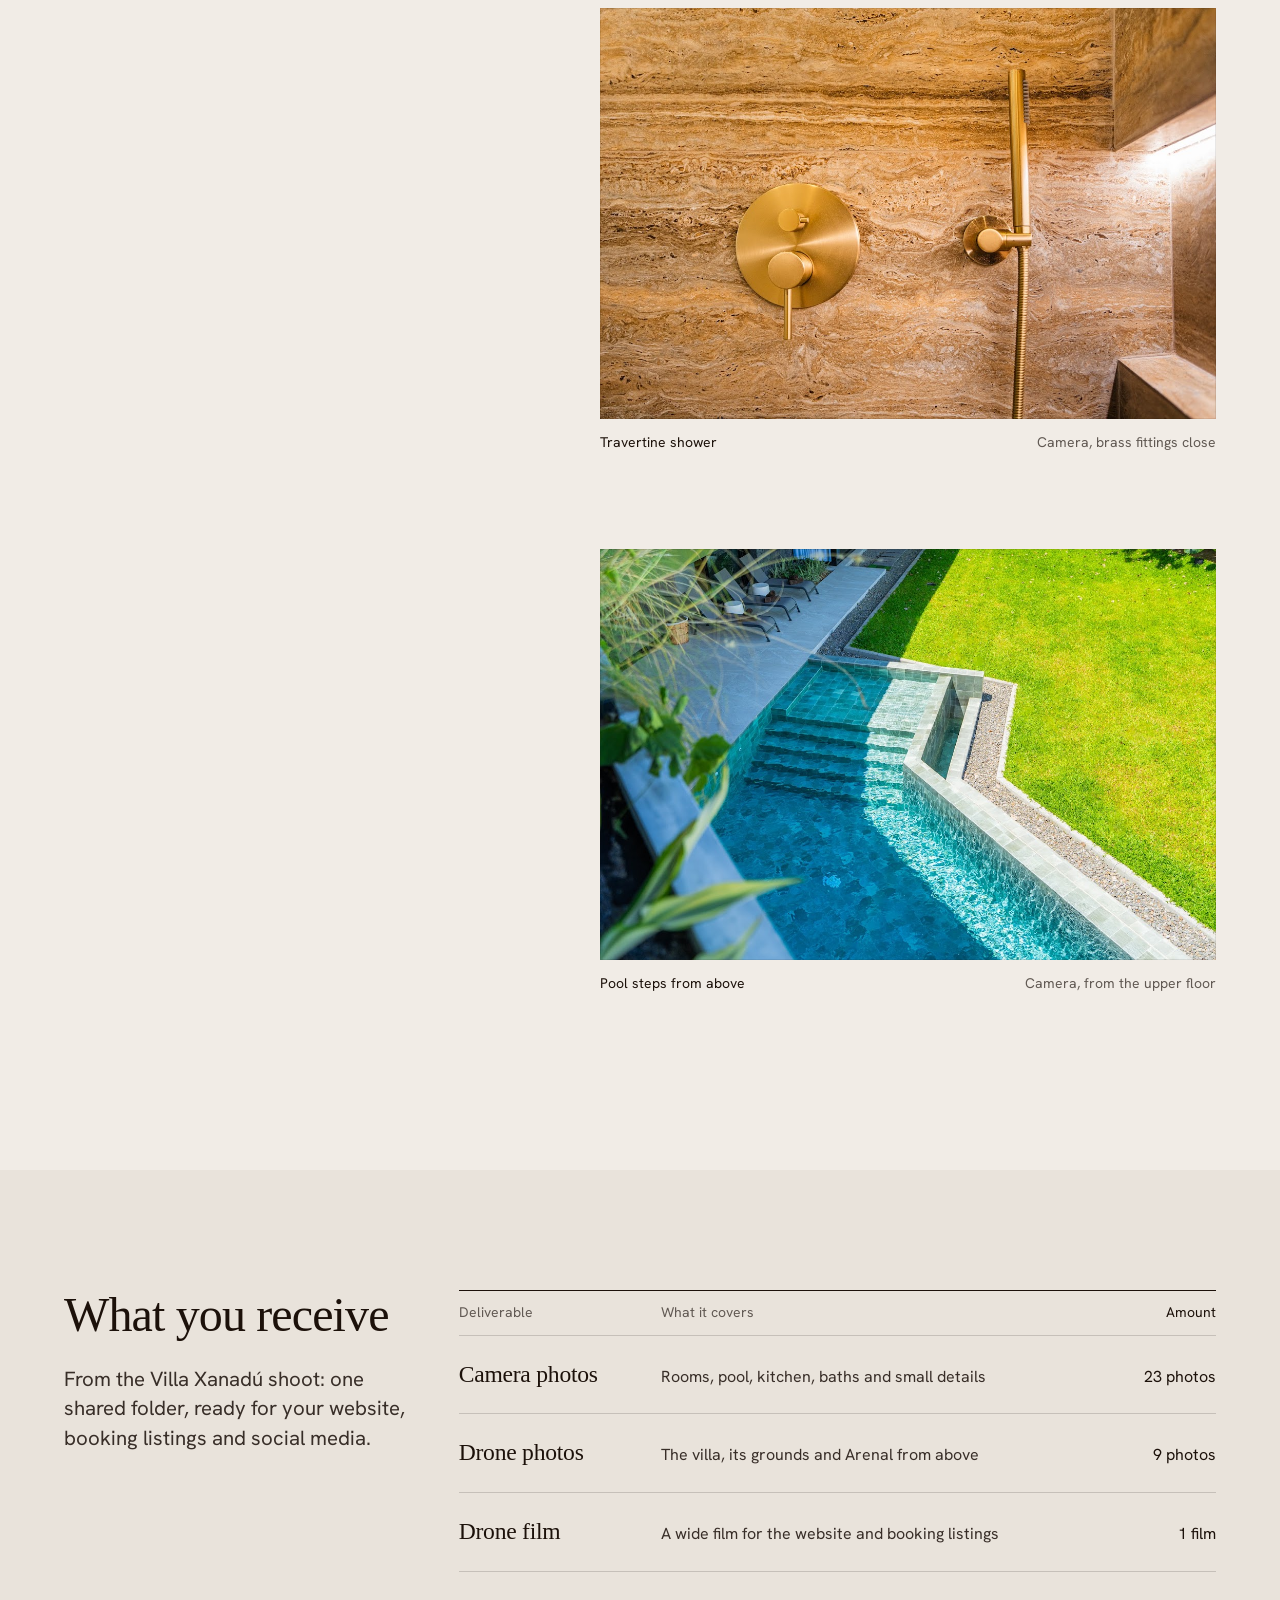
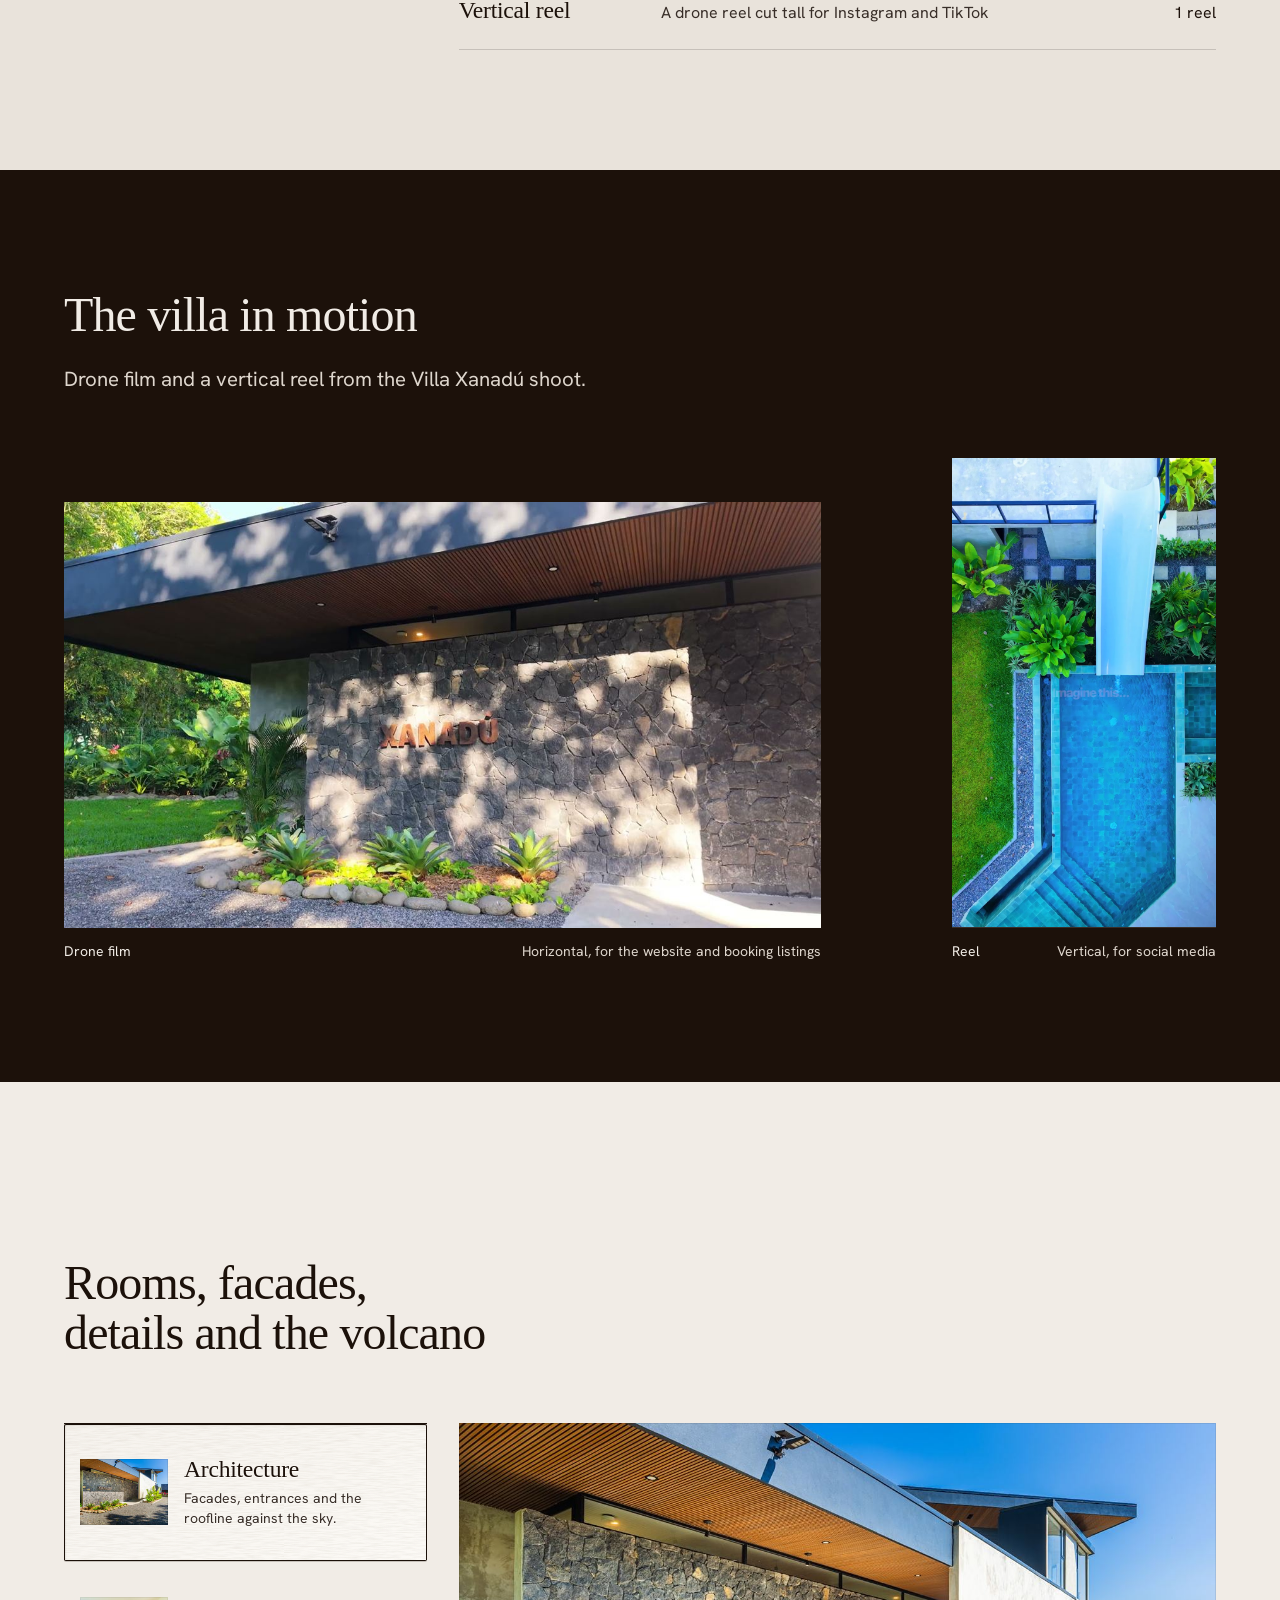
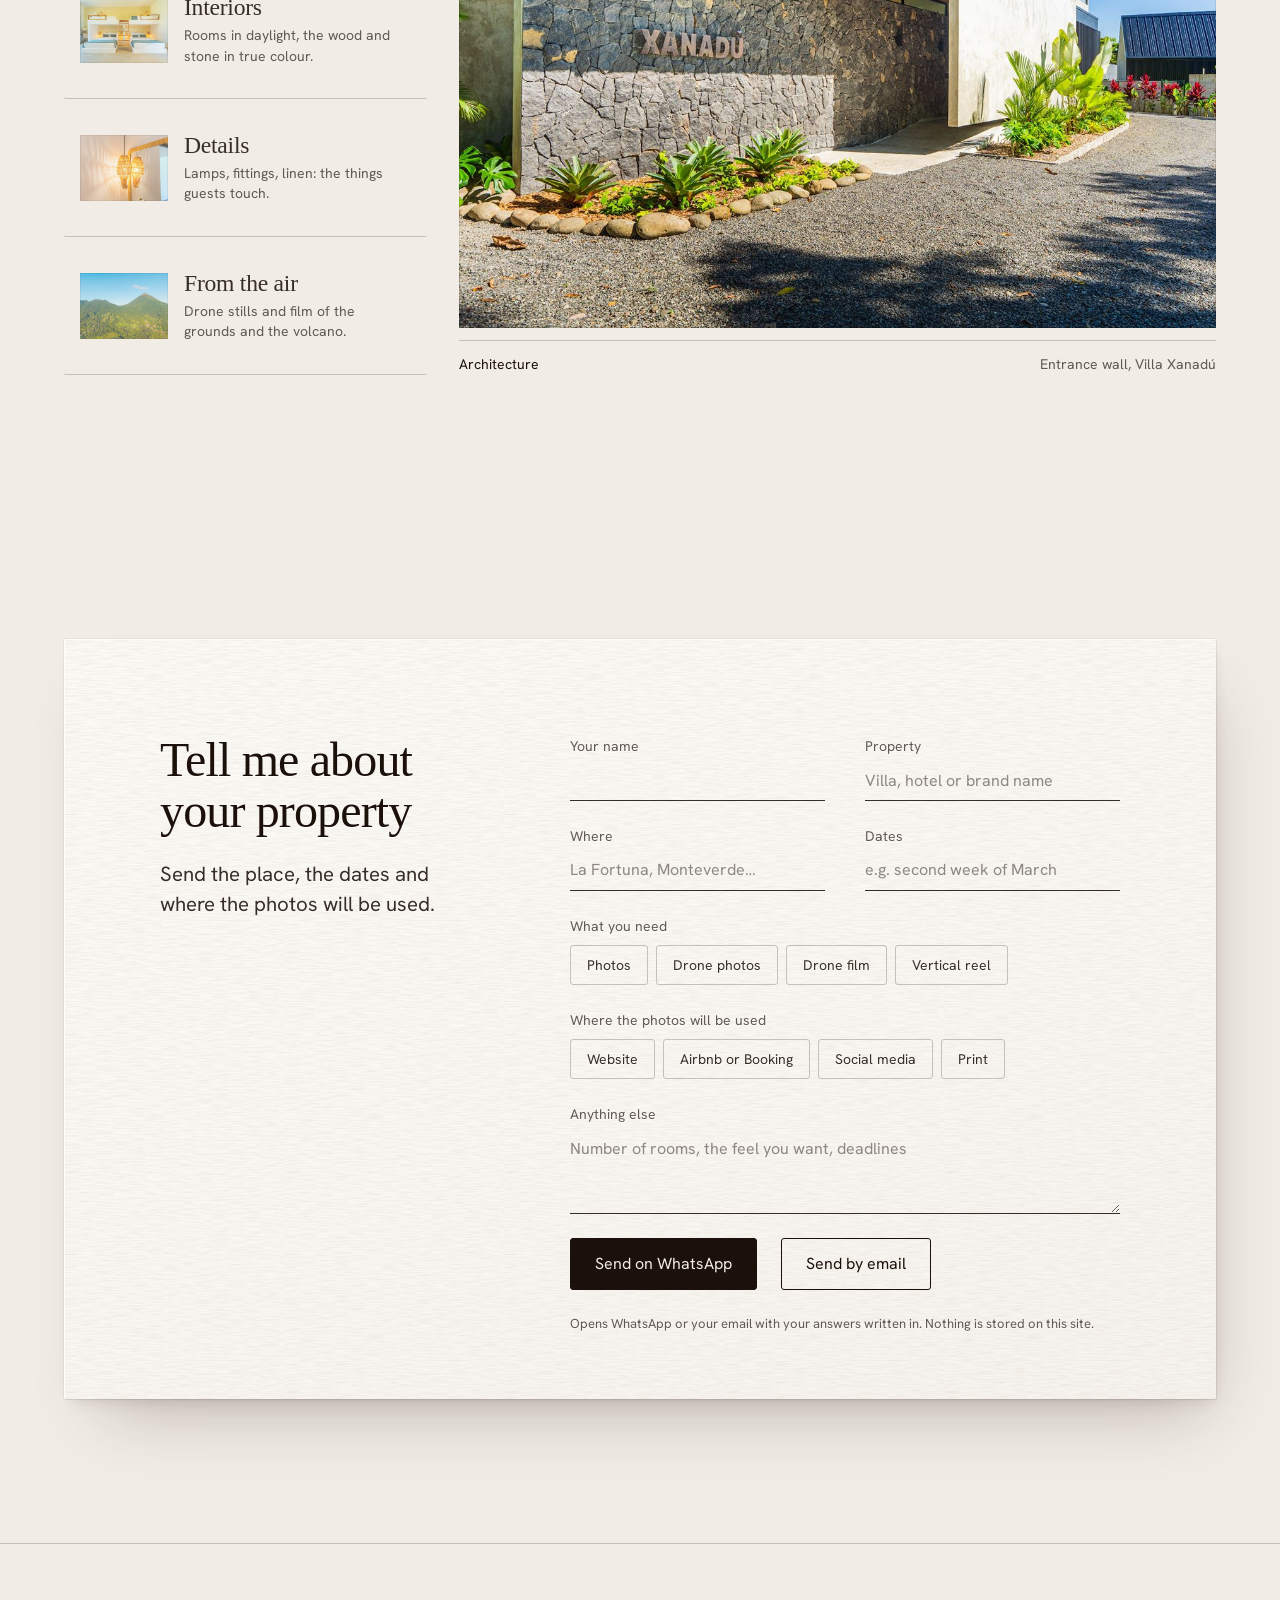
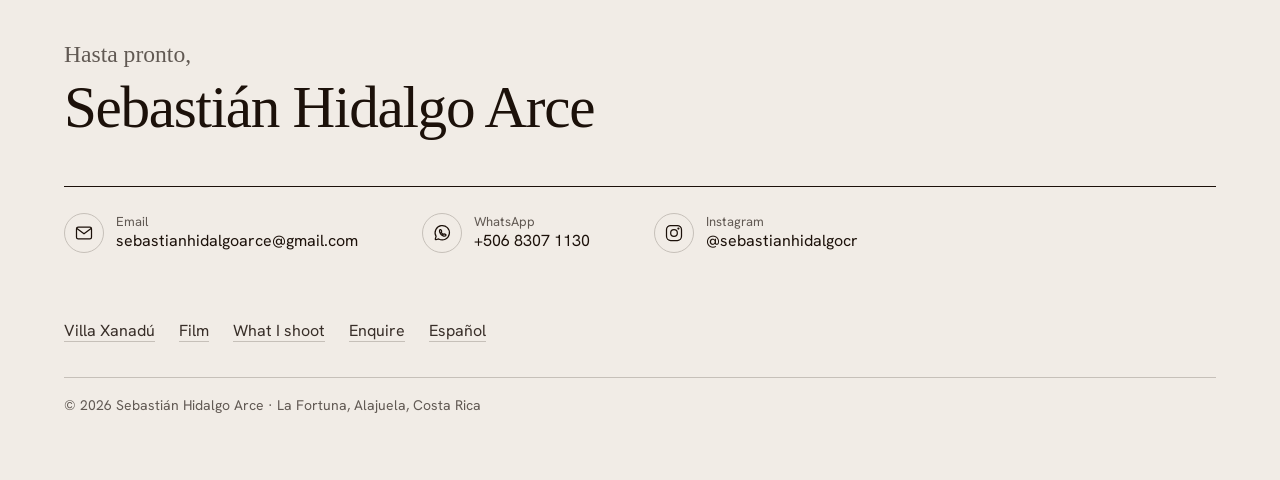
==== commit a77df6a5: "Remove the "Still the background" button from the footer The background keeps moving, and still stay" ====
--- a/site/index.html
+++ b/site/index.html
@@ -375,7 +375,6 @@
     </nav>
     <div class="footer__base">
       <p>© 2026 Sebastián Hidalgo Arce · La Fortuna, Alajuela, Costa Rica</p>
-      <span class="footer__toggle"><button class="link link--button" type="button" data-air-toggle data-label-still="Still the background" data-label-move="Move the background" aria-pressed="false">Still the background</button></span>
     </div>
   </div>
 </footer>
--- a/site/style.css
+++ b/site/style.css
@@ -173,13 +173,10 @@
 .reach:focus-visible { outline: 2px solid var(--color-focus); outline-offset: 4px; }
 .footer__nav { margin-top: var(--space-xl); }
 .footer__base { display: flex; flex-wrap: wrap; justify-content: space-between; align-items: center; gap: var(--space-xs) var(--space-lg); margin-top: var(--space-md); padding-top: var(--space-md); border-top: var(--rule-hair) solid var(--color-rule); font-size: var(--text-sm); color: var(--color-muted); }
-.footer__base .link--button { min-height: 44px; color: var(--color-muted); text-decoration: underline; text-decoration-color: var(--color-rule); text-underline-offset: 0.3em; }
-.footer__base .link--button:hover { color: var(--color-ink); text-decoration-color: var(--color-accent); }
 .footer__links { display: flex; flex-wrap: wrap; gap: var(--space-2xs) var(--space-lg); margin: 0; padding: 0; list-style: none; }
 .footer__links a, .footer__links .link--button { min-height: 44px; display: inline-flex; align-items: center; color: var(--color-ink-2); white-space: nowrap; text-decoration: underline; text-decoration-color: var(--color-rule); text-underline-offset: 0.3em; transition: text-decoration-color var(--dur-short) var(--ease-out), color var(--dur-short) var(--ease-out); }
 .footer__links a:hover, .footer__links .link--button:hover { color: var(--color-ink); text-decoration-color: var(--color-accent); }
 .footer__links a:focus-visible { outline: 2px solid var(--color-focus); outline-offset: 2px; }
-html:not(.js) [data-air-toggle] { display: none; }
 
 /* ---------- case extras ---------- */
 .case__all { justify-self: start; margin-top: var(--space-xs); }
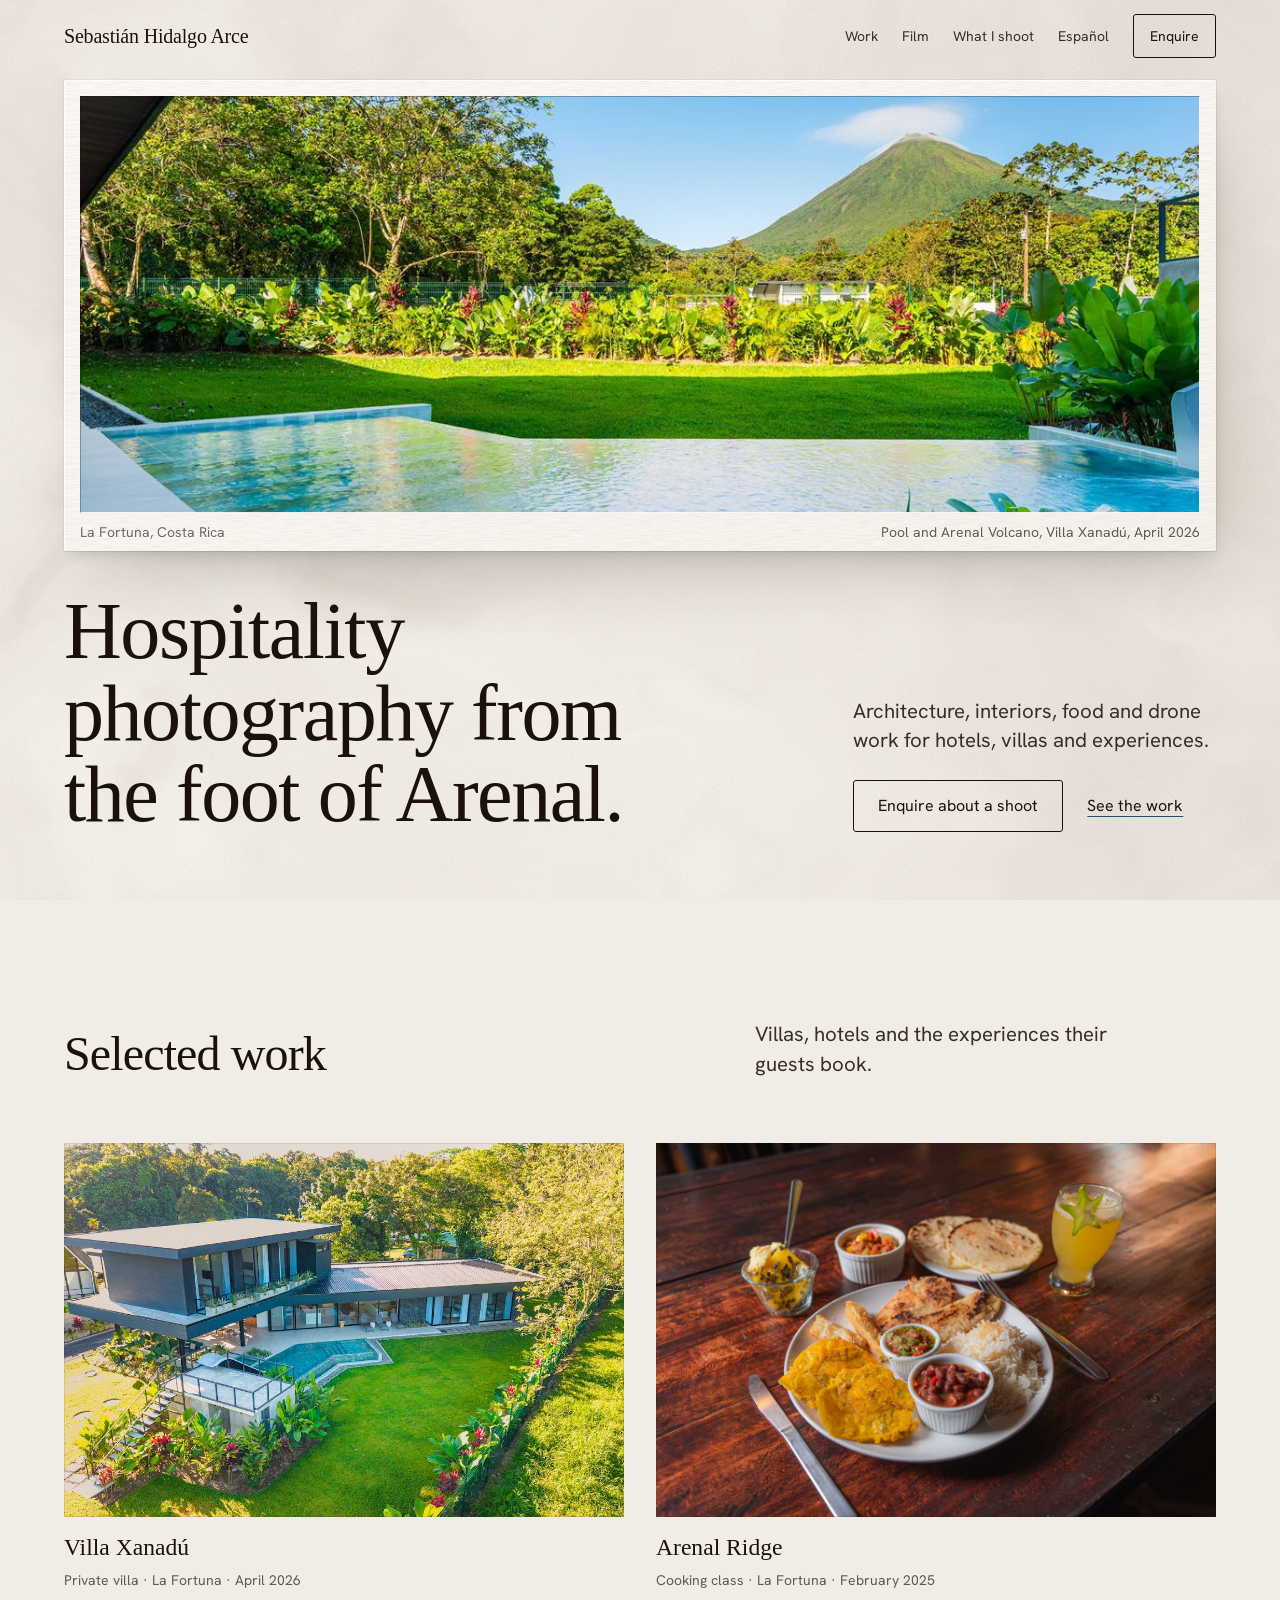
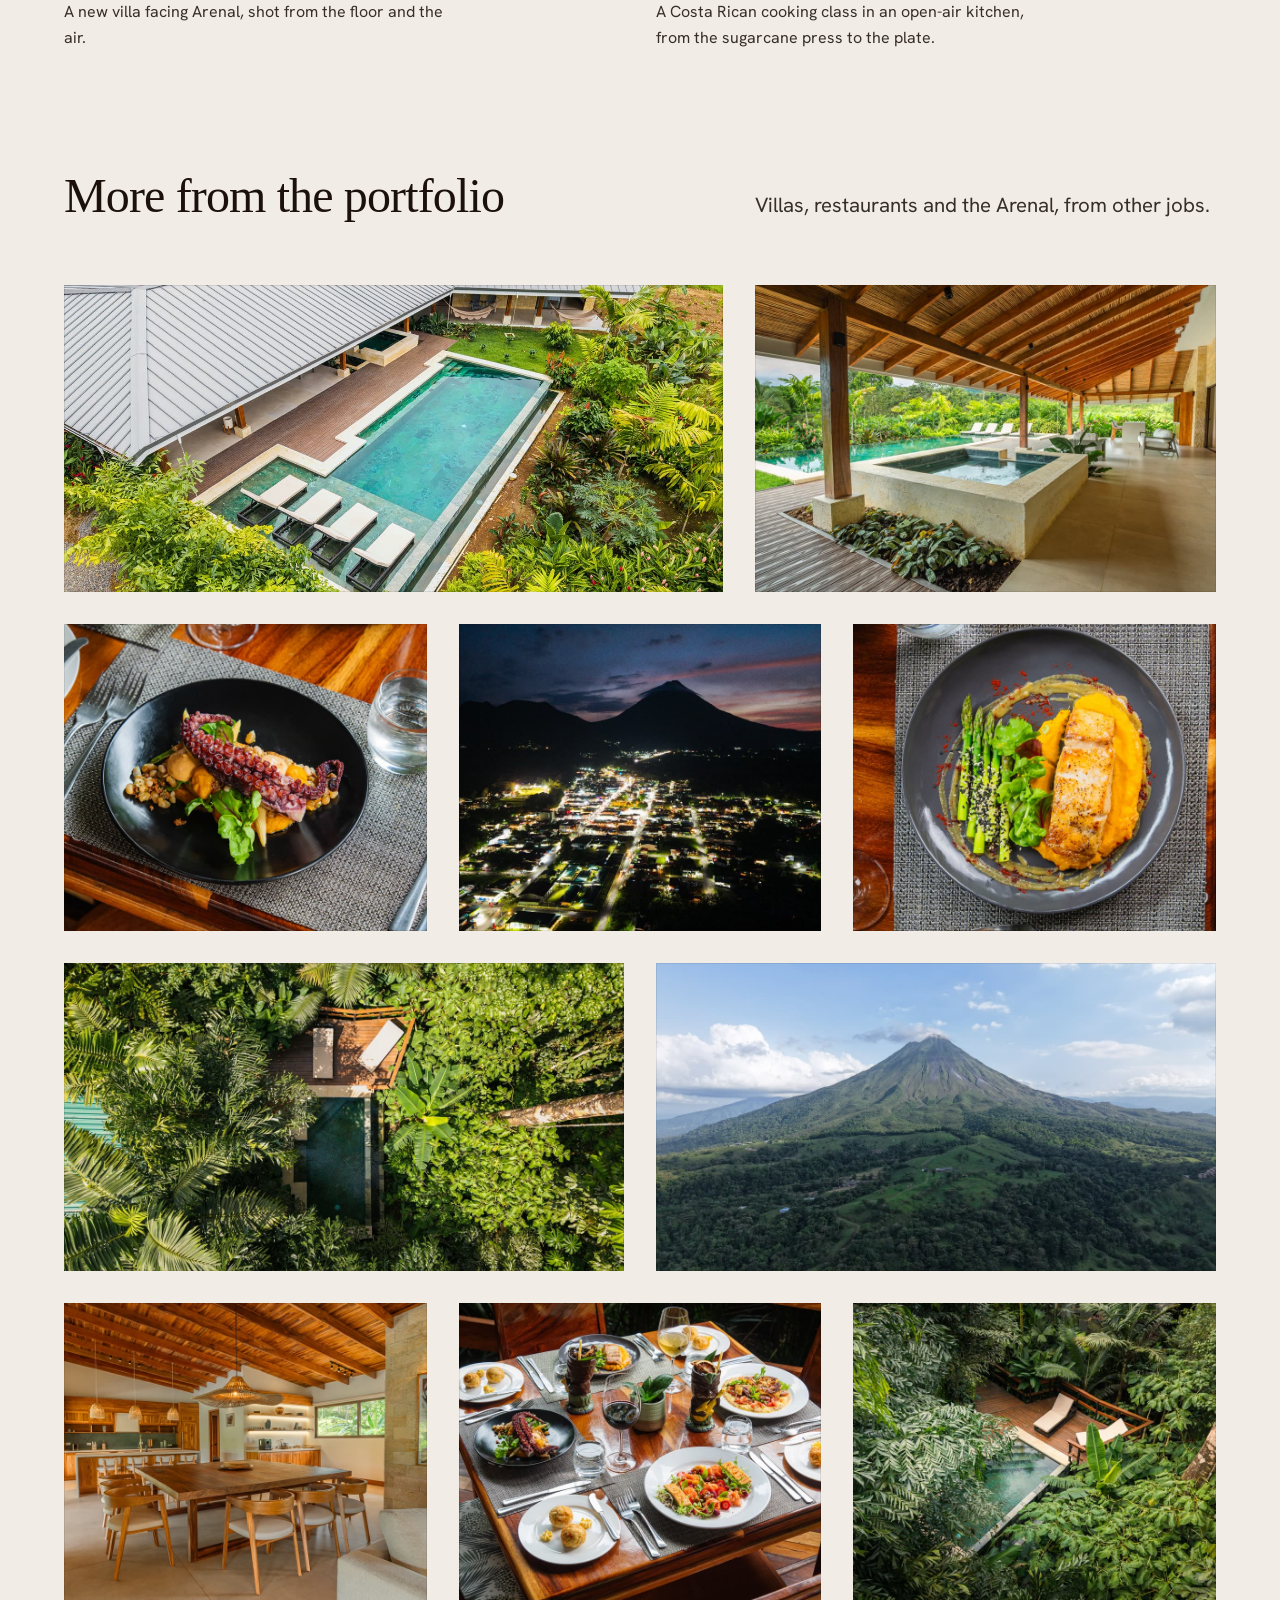
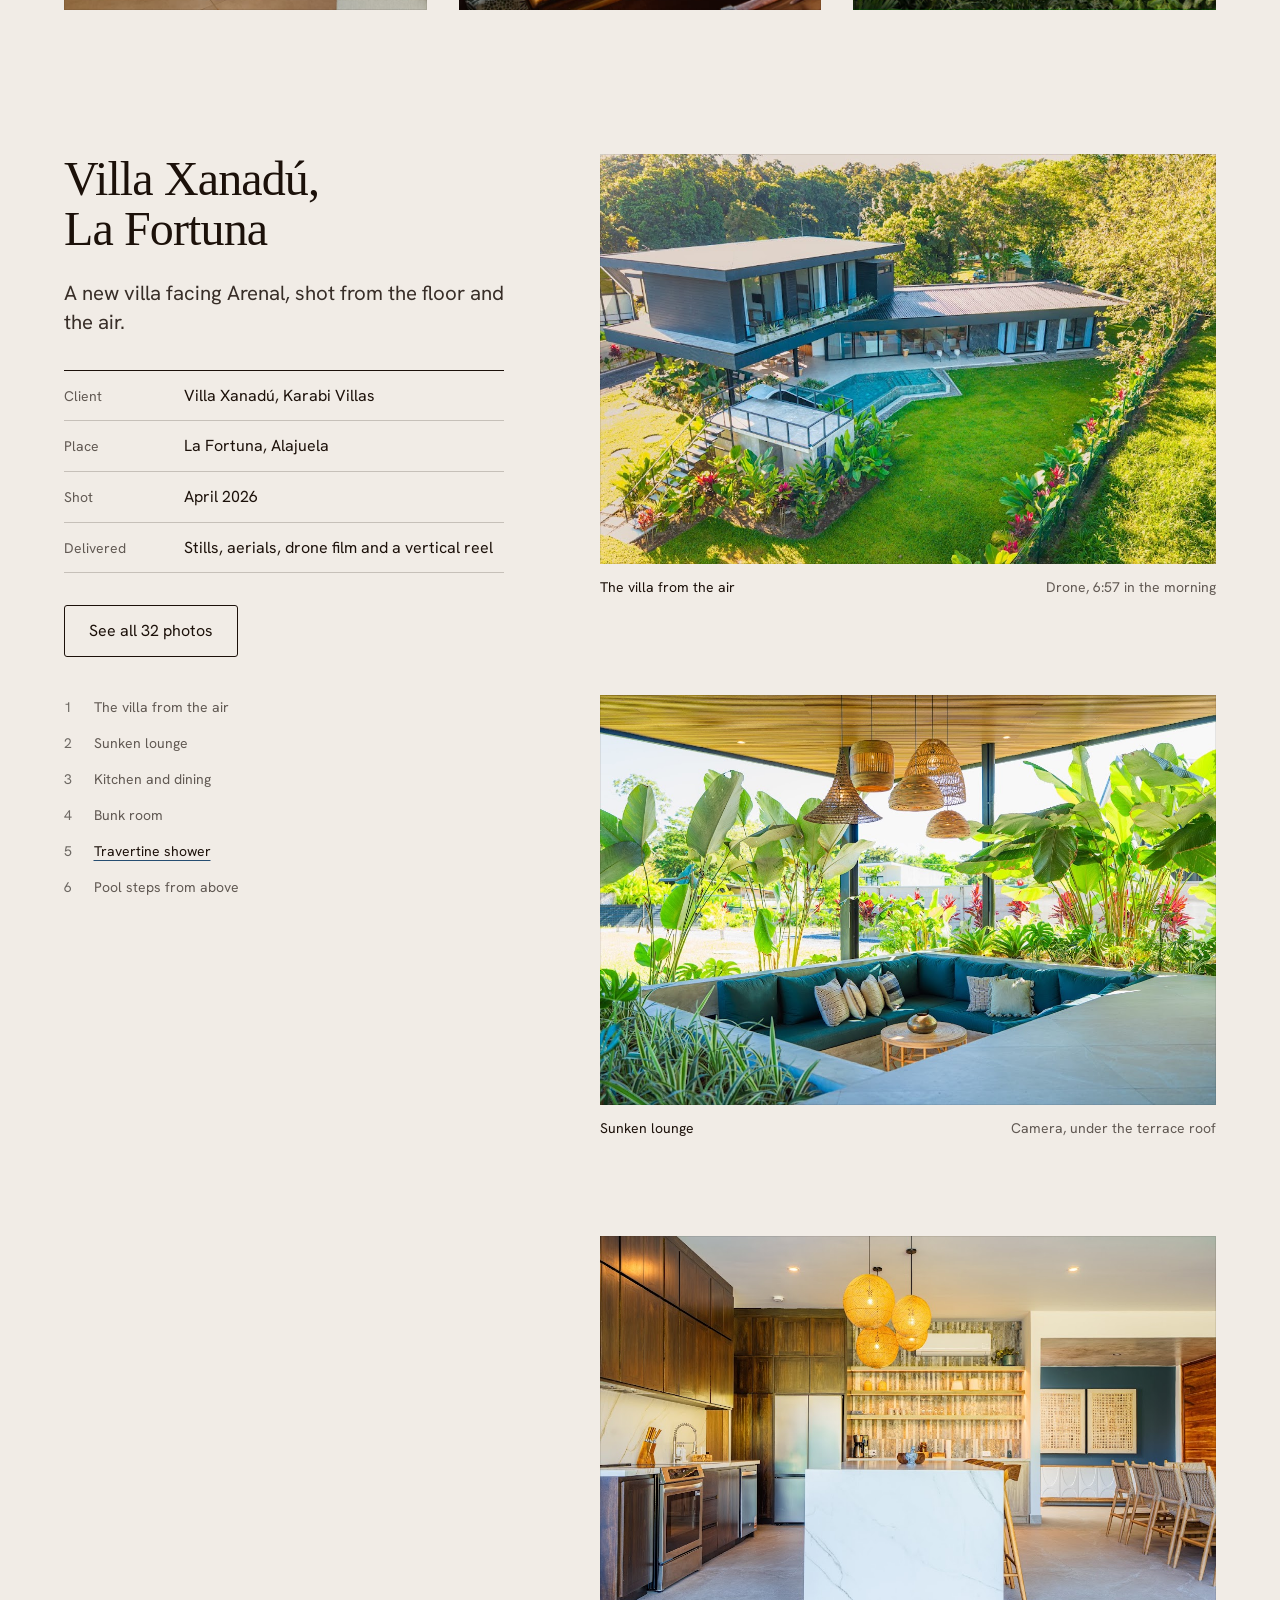
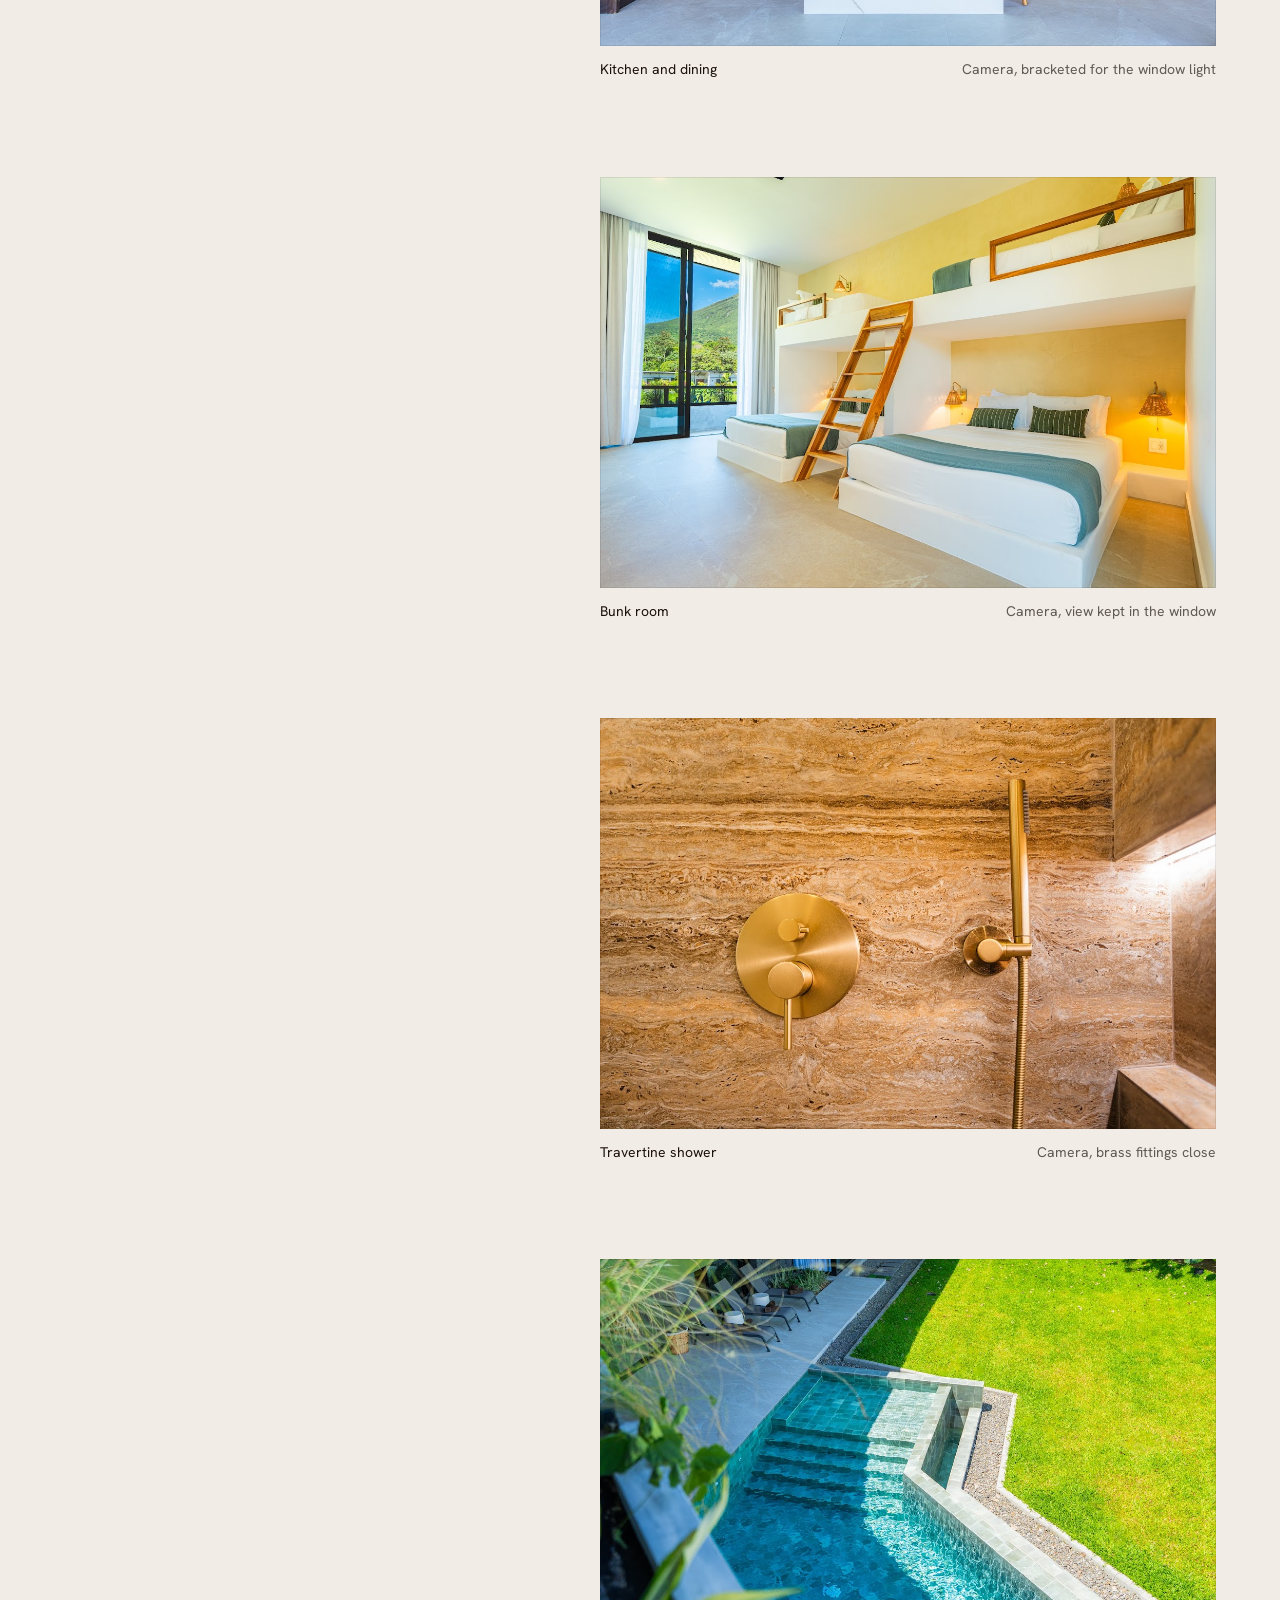
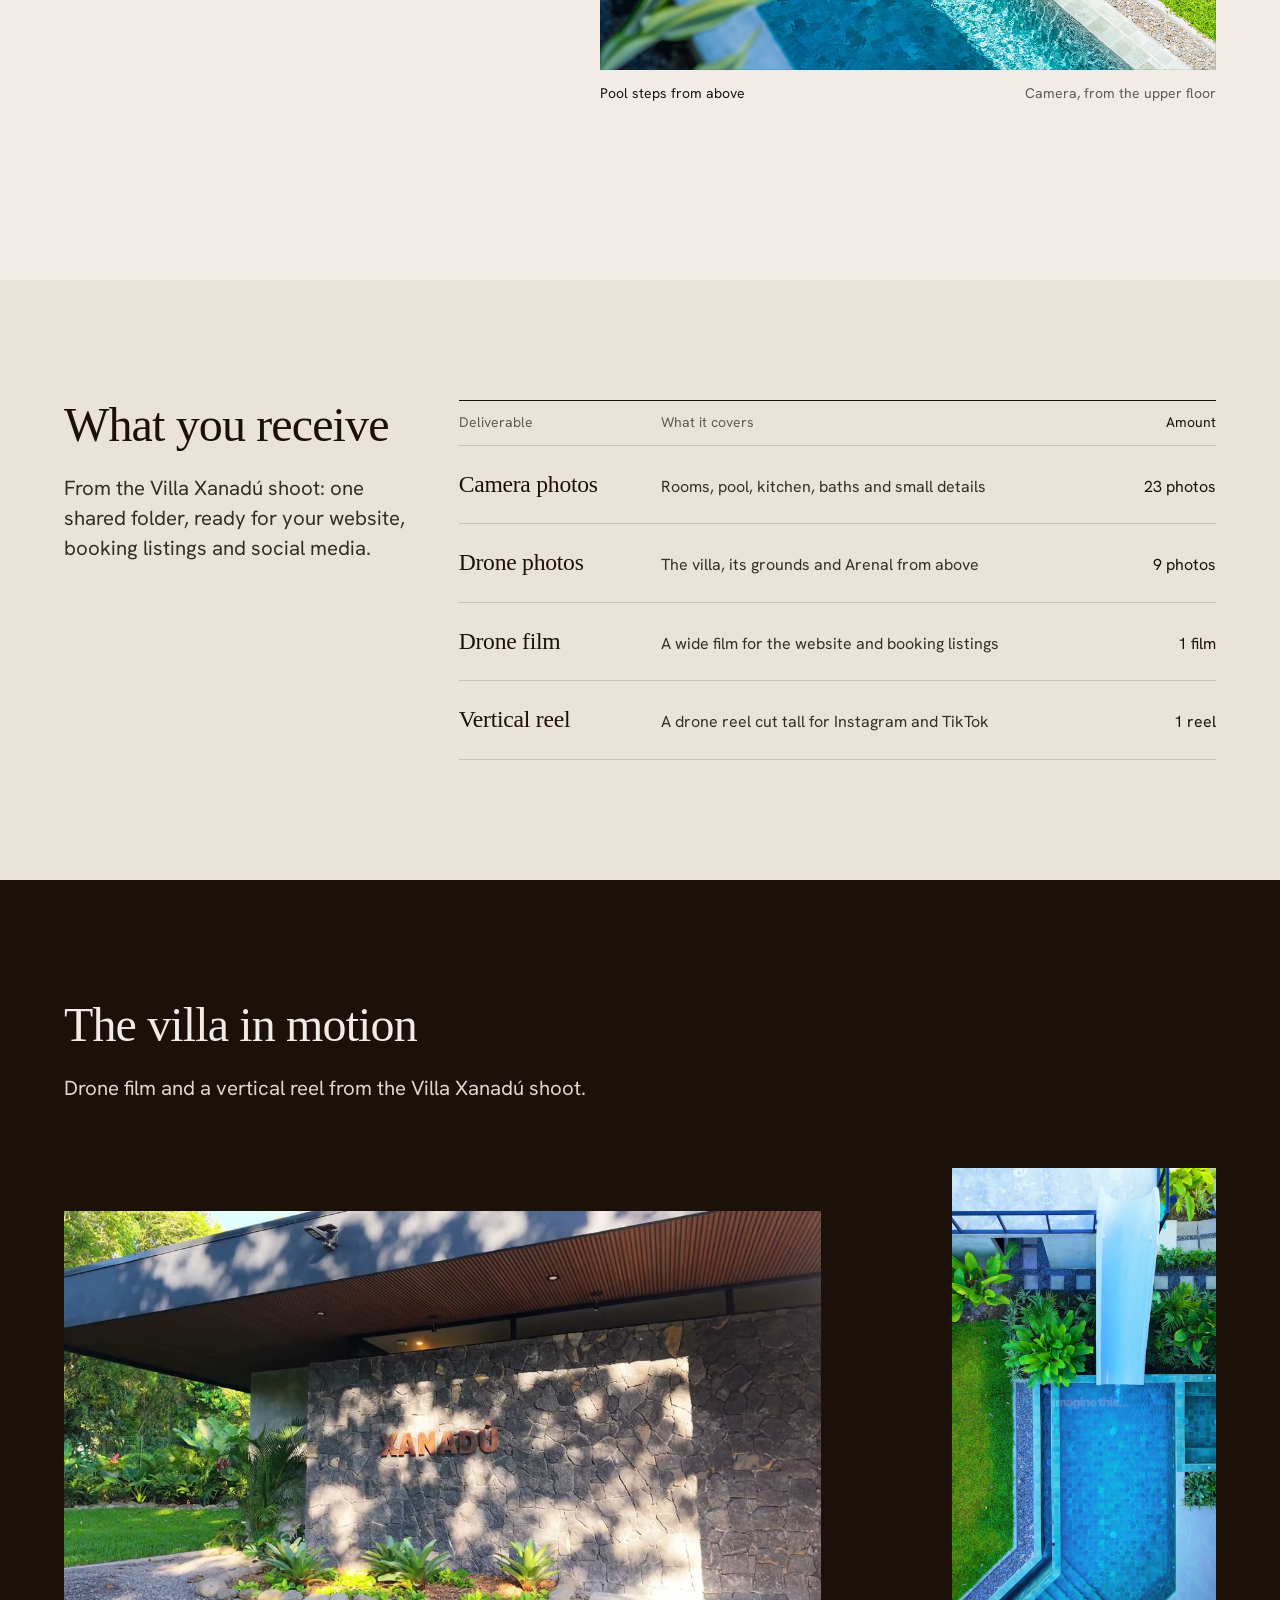
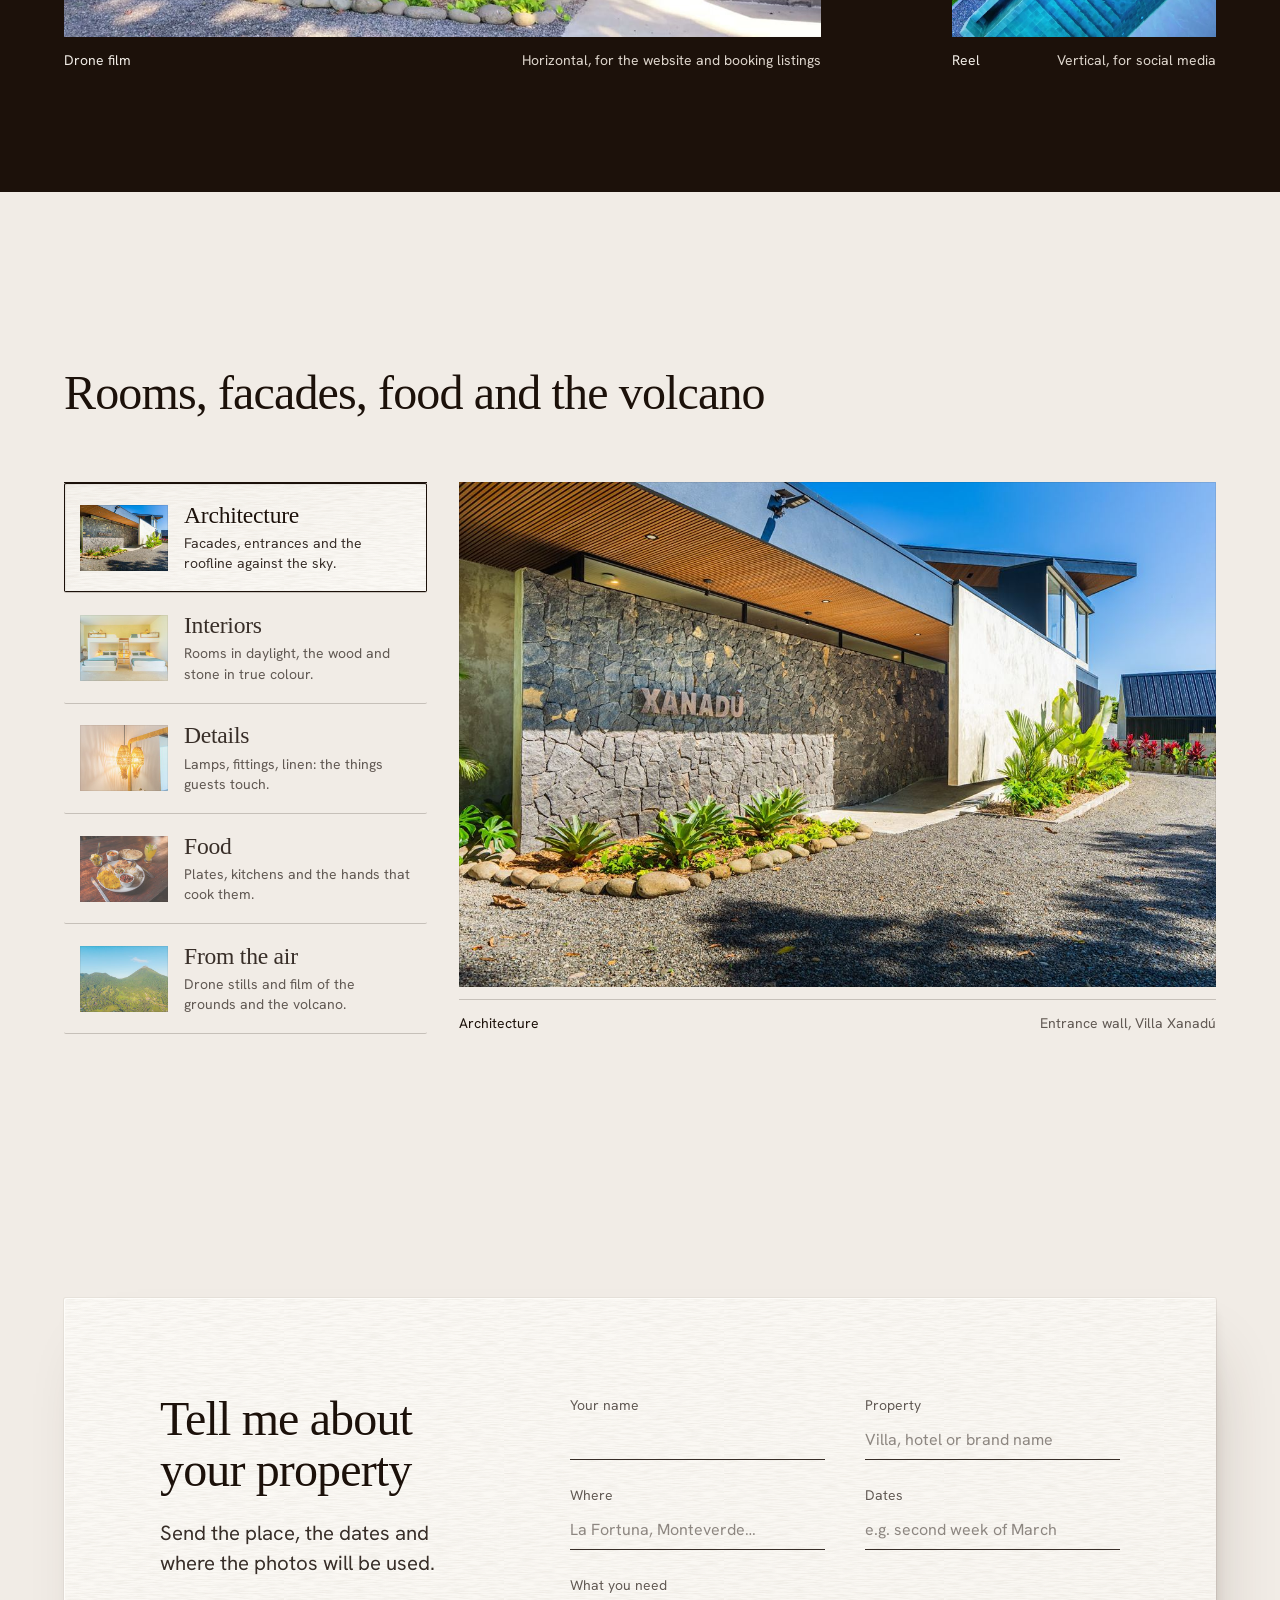
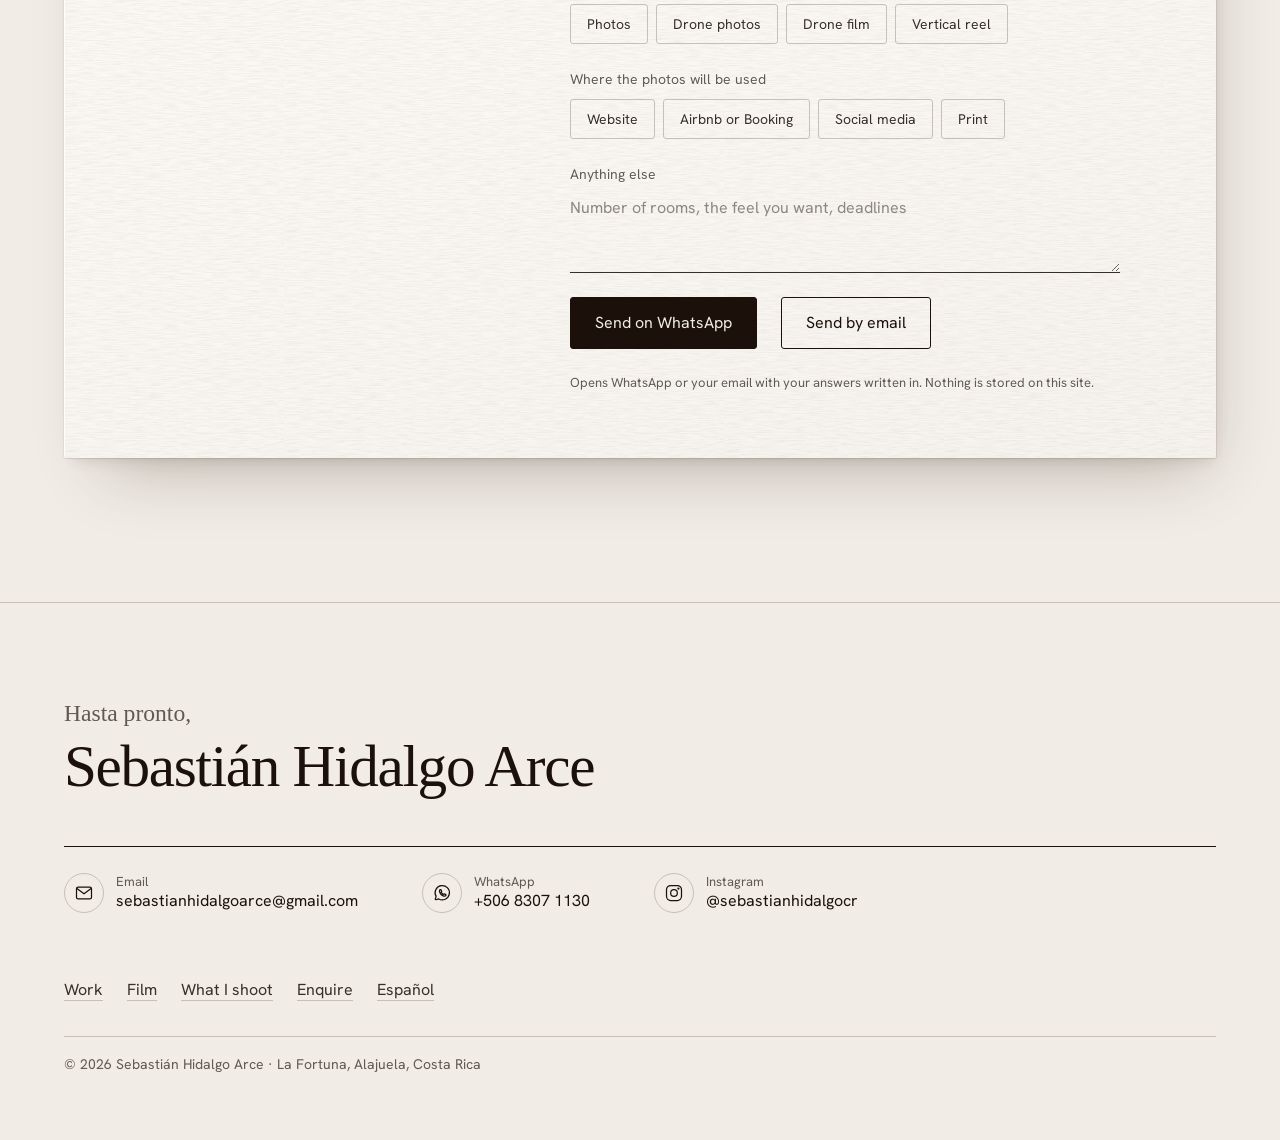
==== commit cf36e203: "Show more of Sebastián's work on the landing page - Project cards ("Selected work") right under the " ====
--- a/site/index.html
+++ b/site/index.html
@@ -4,7 +4,7 @@
 <meta charset="utf-8">
 <meta name="viewport" content="width=device-width, initial-scale=1">
 <title>Sebastián Hidalgo Arce, hospitality photographer in La Fortuna, Costa Rica</title>
-<meta name="description" content="Architecture, interior and drone photography for hotels, villas and brands around Arenal Volcano, Costa Rica.">
+<meta name="description" content="Architecture, interior, food and drone photography for hotels, villas and brands around Arenal Volcano, Costa Rica.">
 <link rel="alternate" hreflang="en" href="index.html">
 <link rel="alternate" hreflang="es" href="es/index.html">
 <link rel="icon" href="favicon.svg" type="image/svg+xml">
@@ -13,7 +13,7 @@
 <meta property="og:type" content="website">
 <meta property="og:site_name" content="Sebastián Hidalgo Arce">
 <meta property="og:title" content="Sebastián Hidalgo Arce, hospitality photographer in La Fortuna, Costa Rica">
-<meta property="og:description" content="Architecture, interior and drone photography for hotels, villas and brands around Arenal Volcano, Costa Rica.">
+<meta property="og:description" content="Architecture, interior, food and drone photography for hotels, villas and brands around Arenal Volcano, Costa Rica.">
 <meta property="og:url" content="https://sebastian-hidalgo-photo.arenalweb.workers.dev/index.html">
 <meta property="og:image" content="https://sebastian-hidalgo-photo.arenalweb.workers.dev/img/og.jpg">
 <meta property="og:image:width" content="1200">
@@ -34,7 +34,7 @@
   "@type": "ProfessionalService",
   "@id": "https://sebastian-hidalgo-photo.arenalweb.workers.dev/#business",
   "name": "Sebastián Hidalgo Arce",
-  "description": "Architecture, interior and drone photography for hotels, villas and brands around Arenal Volcano, Costa Rica.",
+  "description": "Architecture, interior, food and drone photography for hotels, villas and brands around Arenal Volcano, Costa Rica.",
   "url": "https://sebastian-hidalgo-photo.arenalweb.workers.dev/",
   "image": "https://sebastian-hidalgo-photo.arenalweb.workers.dev/img/og.jpg",
   "logo": "https://sebastian-hidalgo-photo.arenalweb.workers.dev/img/apple-touch-icon.png",
@@ -99,6 +99,14 @@
       "@type": "Offer",
       "itemOffered": {
         "@type": "Service",
+        "name": "Food",
+        "description": "Plates, kitchens and the hands that cook them."
+      }
+    },
+    {
+      "@type": "Offer",
+      "itemOffered": {
+        "@type": "Service",
         "name": "From the air",
         "description": "Drone stills and film of the grounds and the volcano."
       }
@@ -118,7 +126,7 @@
     <a class="wordmark" href="#main" aria-label="Sebastián Hidalgo Arce, home">Sebastián Hidalgo Arce</a>
     <nav aria-label="Main">
       <ul class="nav__links">
-        <li><a href="#xanadu">Villa Xanadú</a></li>
+        <li><a href="#work">Work</a></li>
         <li><a href="#film">Film</a></li>
         <li><a href="#services">What I shoot</a></li>
         <li class="nav__keep"><a class="nav__lang" href="es/index.html" hreflang="es" lang="es">Español</a></li>
@@ -145,13 +153,100 @@
       <div class="hero__text">
         <h1 id="hero-title">Hospitality photography from the foot of Arenal.</h1>
         <div class="hero__aside">
-          <p class="lead">Architecture, interiors and drone work for hotels, villas and brands.</p>
+          <p class="lead">Architecture, interiors, food and drone work for hotels, villas and experiences.</p>
           <div class="actions">
             <a class="btn" href="#contact">Enquire about a shoot</a>
-            <a class="link" href="#xanadu">See the Xanadú shoot</a>
+            <a class="link" href="#work">See the work</a>
           </div>
         </div>
       </div>
+    </div>
+  </section>
+
+  <section class="work" id="work" aria-labelledby="work-title">
+    <div class="container">
+      <div class="work__head">
+        <h2 id="work-title">Selected work</h2>
+        <p class="lead">Villas, hotels and the experiences their guests book.</p>
+      </div>
+      <ul class="work__grid">
+        <li>
+          <a class="work__card" href="work/villa-xanadu.html">
+            <span class="work__frame"><img src="img/g/dr-0057-1200.jpg" srcset="img/g/dr-0057-1200.jpg 1200w, img/g/dr-0057-2400.jpg 2400w" sizes="(max-width: 60rem) 100vw, 50vw" width="2400" height="1350" alt="Villa Xanadú from a drone: two storeys, an L-shaped pool and a lawn edged with red ginger" loading="lazy" decoding="async"></span>
+            <span class="work__name">Villa Xanadú</span>
+            <span class="work__meta">Private villa · La Fortuna · <span class="num">April 2026</span></span>
+            <span class="work__line">A new villa facing Arenal, shot from the floor and the air.</span>
+          </a>
+        </li>
+        <li>
+          <a class="work__card" href="work/arenal-ridge.html">
+            <span class="work__frame"><img src="img/g/ar-04848-1200.jpg" srcset="img/g/ar-04848-1200.jpg 1200w, img/g/ar-04848-2400.jpg 2400w" sizes="(max-width: 60rem) 100vw, 50vw" width="2400" height="1600" alt="A Costa Rican casado on a wooden table: patacones, rice, beans, breaded chicken, tortillas and a starfruit juice" loading="lazy" decoding="async"></span>
+            <span class="work__name">Arenal Ridge</span>
+            <span class="work__meta">Cooking class · La Fortuna · <span class="num">February 2025</span></span>
+            <span class="work__line">A Costa Rican cooking class in an open-air kitchen, from the sugarcane press to the plate.</span>
+          </a>
+        </li>
+      </ul>
+    </div>
+  </section>
+  <section class="shoot" id="portfolio" aria-labelledby="portfolio-title">
+    <div class="container">
+      <div class="shoot__head">
+        <h2 id="portfolio-title">More from the portfolio</h2>
+        <p class="lead">Villas, restaurants and the Arenal, from other jobs.</p>
+      </div>
+      <ul class="gallery">
+        <li class="gallery__item" style="--span: 7">
+          <a class="gallery__link" href="img/g/pf-04-full.jpg" data-viewer="portfolio" data-caption="A villa with a long infinity pool and sun loungers, from a drone">
+            <img src="img/g/pf-04-1200.jpg" width="1600" height="900" alt="A villa with a long infinity pool and sun loungers, from a drone" loading="lazy" decoding="async">
+          </a>
+        </li>
+        <li class="gallery__item" style="--span: 5">
+          <a class="gallery__link" href="img/g/pf-01-full.jpg" data-viewer="portfolio" data-caption="A covered terrace with a stone plunge pool looking out to the garden">
+            <img src="img/g/pf-01-1200.jpg" width="1600" height="900" alt="A covered terrace with a stone plunge pool looking out to the garden" loading="lazy" decoding="async">
+          </a>
+        </li>
+        <li class="gallery__item" style="--span: 4">
+          <a class="gallery__link" href="img/g/pf-06-full.jpg" data-viewer="portfolio" data-caption="Grilled octopus plated for a restaurant menu">
+            <img src="img/g/pf-06-1200.jpg" width="1600" height="900" alt="Grilled octopus plated for a restaurant menu" loading="lazy" decoding="async">
+          </a>
+        </li>
+        <li class="gallery__item" style="--span: 4">
+          <a class="gallery__link" href="img/g/pf-12-full.jpg" data-viewer="portfolio" data-caption="La Fortuna at night with Arenal Volcano behind">
+            <img src="img/g/pf-12-1200.jpg" width="1280" height="720" alt="La Fortuna at night with Arenal Volcano behind" loading="lazy" decoding="async">
+          </a>
+        </li>
+        <li class="gallery__item" style="--span: 4">
+          <a class="gallery__link" href="img/g/pf-07-full.jpg" data-viewer="portfolio" data-caption="Salmon and asparagus over a golden purée, from above">
+            <img src="img/g/pf-07-1200.jpg" width="1600" height="900" alt="Salmon and asparagus over a golden purée, from above" loading="lazy" decoding="async">
+          </a>
+        </li>
+        <li class="gallery__item" style="--span: 6">
+          <a class="gallery__link" href="img/g/pf-14-full.jpg" data-viewer="portfolio" data-caption="A plunge pool and deck hidden in the rainforest, from above">
+            <img src="img/g/pf-14-1200.jpg" width="1600" height="900" alt="A plunge pool and deck hidden in the rainforest, from above" loading="lazy" decoding="async">
+          </a>
+        </li>
+        <li class="gallery__item" style="--span: 6">
+          <a class="gallery__link" href="img/g/pf-11-full.jpg" data-viewer="portfolio" data-caption="Arenal Volcano and the green valley in daylight, from a drone">
+            <img src="img/g/pf-11-1200.jpg" width="1600" height="900" alt="Arenal Volcano and the green valley in daylight, from a drone" loading="lazy" decoding="async">
+          </a>
+        </li>
+        <li class="gallery__item" style="--span: 4">
+          <a class="gallery__link" href="img/g/pf-02-full.jpg" data-viewer="portfolio" data-caption="An open kitchen and dining room under a timber roof">
+            <img src="img/g/pf-02-1200.jpg" width="1600" height="900" alt="An open kitchen and dining room under a timber roof" loading="lazy" decoding="async">
+          </a>
+        </li>
+        <li class="gallery__item" style="--span: 4">
+          <a class="gallery__link" href="img/g/pf-05-full.jpg" data-viewer="portfolio" data-caption="A table set for four with plated dishes and wine">
+            <img src="img/g/pf-05-1200.jpg" width="1600" height="900" alt="A table set for four with plated dishes and wine" loading="lazy" decoding="async">
+          </a>
+        </li>
+        <li class="gallery__item" style="--span: 4">
+          <a class="gallery__link" href="img/g/pf-16-full.jpg" data-viewer="portfolio" data-caption="A jungle deck with loungers and a pool among the trees">
+            <img src="img/g/pf-16-1200.jpg" width="1600" height="900" alt="A jungle deck with loungers and a pool among the trees" loading="lazy" decoding="async">
+          </a>
+        </li>
+      </ul>
     </div>
   </section>
 
@@ -261,7 +356,7 @@
 
   <section class="services" id="services" data-air-zone aria-labelledby="services-title">
     <div class="container">
-      <h2 id="services-title">Rooms, facades, details and the volcano</h2>
+      <h2 id="services-title">Rooms, facades, food and the volcano</h2>
       <div class="sampler" data-sampler>
         <div class="choices" role="tablist" aria-label="What I shoot" aria-orientation="vertical">
           <button class="choice" role="tab" id="tab-arch" aria-controls="panel-arch" aria-selected="true" data-tint="--stain-3" type="button">
@@ -276,6 +371,10 @@
             <img class="choice__thumb" src="img/s-details-320.jpg" width="320" height="240" alt="" loading="lazy" decoding="async">
             <span class="choice__text"><span class="choice__title">Details</span><span class="choice__line">Lamps, fittings, linen: the things guests touch.</span></span>
           </button>
+          <button class="choice" role="tab" id="tab-food" aria-controls="panel-food" aria-selected="false" tabindex="-1" data-tint="--stain-1" type="button">
+            <img class="choice__thumb" src="img/s-food-320.jpg" width="320" height="240" alt="" loading="lazy" decoding="async">
+            <span class="choice__text"><span class="choice__title">Food</span><span class="choice__line">Plates, kitchens and the hands that cook them.</span></span>
+          </button>
           <button class="choice" role="tab" id="tab-air" aria-controls="panel-air" aria-selected="false" tabindex="-1" data-tint="--stain-4" type="button">
             <img class="choice__thumb" src="img/s-air-320.jpg" width="320" height="240" alt="" loading="lazy" decoding="async">
             <span class="choice__text"><span class="choice__title">From the air</span><span class="choice__line">Drone stills and film of the grounds and the volcano.</span></span>
@@ -300,6 +399,12 @@
               <img src="img/s-details-1200.jpg" srcset="img/s-details-1200.jpg 1200w, img/s-details.jpg 1800w" sizes="(max-width: 60rem) 100vw, 60vw" width="1800" height="1200" alt="Two woven rattan lamps glowing beside a cane-framed mirror" loading="lazy" decoding="async">
             </div>
             <p class="wall"><span class="wall__name">Details</span> <span class="wall__note">Rattan lamps in a guest bathroom, Villa Xanadú</span></p>
+          </section>
+          <section class="panel" role="tabpanel" id="panel-food" aria-labelledby="tab-food">
+            <div class="panel__frame" data-slot="service-food" data-alt="A Costa Rican casado with patacones, rice, beans, chicken and a starfruit juice">
+              <img src="img/s-food-1200.jpg" srcset="img/s-food-1200.jpg 1200w, img/s-food.jpg 1800w" sizes="(max-width: 60rem) 100vw, 60vw" width="1800" height="1200" alt="A Costa Rican casado with patacones, rice, beans, chicken and a starfruit juice" loading="lazy" decoding="async">
+            </div>
+            <p class="wall"><span class="wall__name">Food</span> <span class="wall__note">Casado from the cooking class, Arenal Ridge</span></p>
           </section>
           <section class="panel" role="tabpanel" id="panel-air" aria-labelledby="tab-air">
             <div class="panel__frame" data-slot="service-air" data-alt="Arenal Volcano and the green valley below it, seen from a drone at dawn">
@@ -366,7 +471,7 @@
     </ul>
     <nav class="footer__nav" aria-label="Footer">
       <ul class="footer__links">
-        <li><a href="#xanadu">Villa Xanadú</a></li>
+        <li><a href="#work">Work</a></li>
         <li><a href="#film">Film</a></li>
         <li><a href="#services">What I shoot</a></li>
         <li><a href="#contact">Enquire</a></li>
--- a/site/style.css
+++ b/site/style.css
@@ -211,6 +211,7 @@
 .shoot__head { display: grid; grid-template-columns: repeat(12, minmax(0, 1fr)); column-gap: var(--gap-columns); row-gap: var(--space-md); align-items: end; margin-bottom: var(--space-2xl); }
 .shoot__head h2 { grid-column: 1 / span 6; }
 .shoot__head .lead { grid-column: 8 / -1; }
+#portfolio { padding-bottom: 0; }
 .gallery { display: grid; grid-template-columns: repeat(12, minmax(0, 1fr)); grid-auto-rows: clamp(200px, 24vw, 380px); gap: var(--gap-columns); margin: 0; padding: 0; list-style: none; }
 .gallery__item { grid-column: span var(--span, 4); min-width: 0; }
 .gallery__link { position: relative; display: block; height: 100%; cursor: zoom-in; }
@@ -220,15 +221,21 @@
 .gallery__link:active::after { opacity: 0.16; }
 
 /* ---------- work index (appears with a second project) ---------- */
-.work { position: relative; background: var(--color-paper); padding-block: var(--section-gap-s); }
-.work h2 { margin-bottom: var(--space-2xl); }
-.work__list { margin: 0; padding: 0; list-style: none; border-top: var(--rule-head) solid var(--color-ink); }
-.work__link { display: grid; grid-template-columns: 10rem minmax(0, 4fr) minmax(0, 2fr) minmax(0, 2fr) auto; gap: var(--gap-columns); align-items: center; padding-block: var(--space-md); border-bottom: var(--rule-hair) solid var(--color-rule); color: var(--color-ink-2); text-decoration: none; transition: background-color var(--dur-short) var(--ease-out); }
-.work__link:hover { background: color-mix(in oklch, var(--color-card) 70%, transparent); }
-.work__link:focus-visible { outline: 2px solid var(--color-focus); outline-offset: 2px; }
-.work__thumb { width: 10rem; aspect-ratio: 3 / 2; height: auto; object-fit: cover; }
-.work__name { font: var(--serif-small) var(--text-title)/1.2 var(--font-display); color: var(--color-ink); }
-.work__meta { font-size: var(--text-sm); }
+.work { position: relative; background: var(--color-paper); padding-block: var(--section-gap-s) 0; }
+.work--more { background: var(--color-paper-2); padding-block: var(--section-gap-s); }
+.work__head { display: grid; grid-template-columns: repeat(12, minmax(0, 1fr)); column-gap: var(--gap-columns); row-gap: var(--space-md); align-items: end; margin-bottom: var(--space-2xl); }
+.work__head h2 { grid-column: 1 / span 6; }
+.work__head .lead { grid-column: 8 / -1; }
+.work__grid { display: grid; grid-template-columns: repeat(auto-fill, minmax(min(100%, 24rem), 1fr)); gap: var(--space-2xl) var(--gap-columns); margin: 0; padding: 0; list-style: none; }
+.work__card { display: grid; gap: var(--space-xs); color: var(--color-ink-2); text-decoration: none; }
+.work__frame { display: block; aspect-ratio: 3 / 2; overflow: hidden; margin-bottom: var(--space-xs); background: var(--color-paper-2); }
+.work__frame img { width: 100%; height: 100%; object-fit: cover; outline: 1px solid var(--hair-ink); outline-offset: -1px; transition: transform var(--dur-long) var(--ease-out); }
+.work__name { font: var(--serif-small) var(--text-title)/1.2 var(--font-display); color: var(--color-ink); transition: color var(--dur-short) var(--ease-out); }
+.work__meta { font-size: var(--text-sm); color: var(--color-muted); }
+.work__line { max-width: 44ch; }
+.work__card:hover .work__frame img { transform: scale(1.02); }
+.work__card:hover .work__name { color: var(--color-accent); }
+.work__card:focus-visible { outline: 2px solid var(--color-focus); outline-offset: 4px; }
 
 /* ---------- photo viewer ---------- */
 .viewer { position: fixed; inset: 0; width: 100%; max-width: none; height: 100%; max-height: none; margin: 0; padding: var(--space-2xl) var(--space-4xl); border: 0; background: var(--color-ink); color: var(--color-paper); }
@@ -263,14 +270,12 @@
   .footer__contact { flex-direction: column; gap: var(--space-sm); }
   .film-band__head, .film--wide { grid-column: 1 / -1; }
   .film--tall { grid-column: 1 / span 7; }
-  .project-hero__text, .project-hero .facts, .shoot__head h2, .shoot__head .lead { grid-column: 1 / -1; }
+  .project-hero__text, .project-hero .facts, .shoot__head h2, .shoot__head .lead, .work__head h2, .work__head .lead { grid-column: 1 / -1; }
   .project-hero__print .print__window { height: auto; aspect-ratio: 4 / 3; }
   .gallery { grid-template-columns: repeat(2, minmax(0, 1fr)); grid-auto-rows: auto; gap: var(--space-md); }
   .gallery__item { grid-column: auto; }
   .gallery__item:nth-child(3n + 1) { grid-column: 1 / -1; }
   .gallery__link { aspect-ratio: 3 / 2; height: auto; }
-  .work__link { grid-template-columns: 6rem minmax(0, 1fr); row-gap: var(--space-2xs); }
-  .work__thumb { width: 6rem; grid-row: span 4; }
   .viewer { padding: var(--space-xl) var(--space-md) var(--space-3xl); }
   .viewer__btn--prev, .viewer__btn--next { top: auto; bottom: var(--space-md); transform: none; }
   .viewer__btn--prev { left: calc(50% - 56px); }
@@ -327,5 +332,5 @@
 .lost .lead { max-width: 44ch; }
 
 @media (prefers-reduced-motion: reduce) {
-  .choice, .choice__thumb, .btn, .link, main, .nav, .viewer__img, .viewer__btn, .gallery__link::after, .work__link, .js img.is-arriving { transition: none; }
+  .choice, .choice__thumb, .btn, .link, main, .nav, .viewer__img, .viewer__btn, .gallery__link::after, .work__frame img, .work__name, .js img.is-arriving { transition: none; }
 }
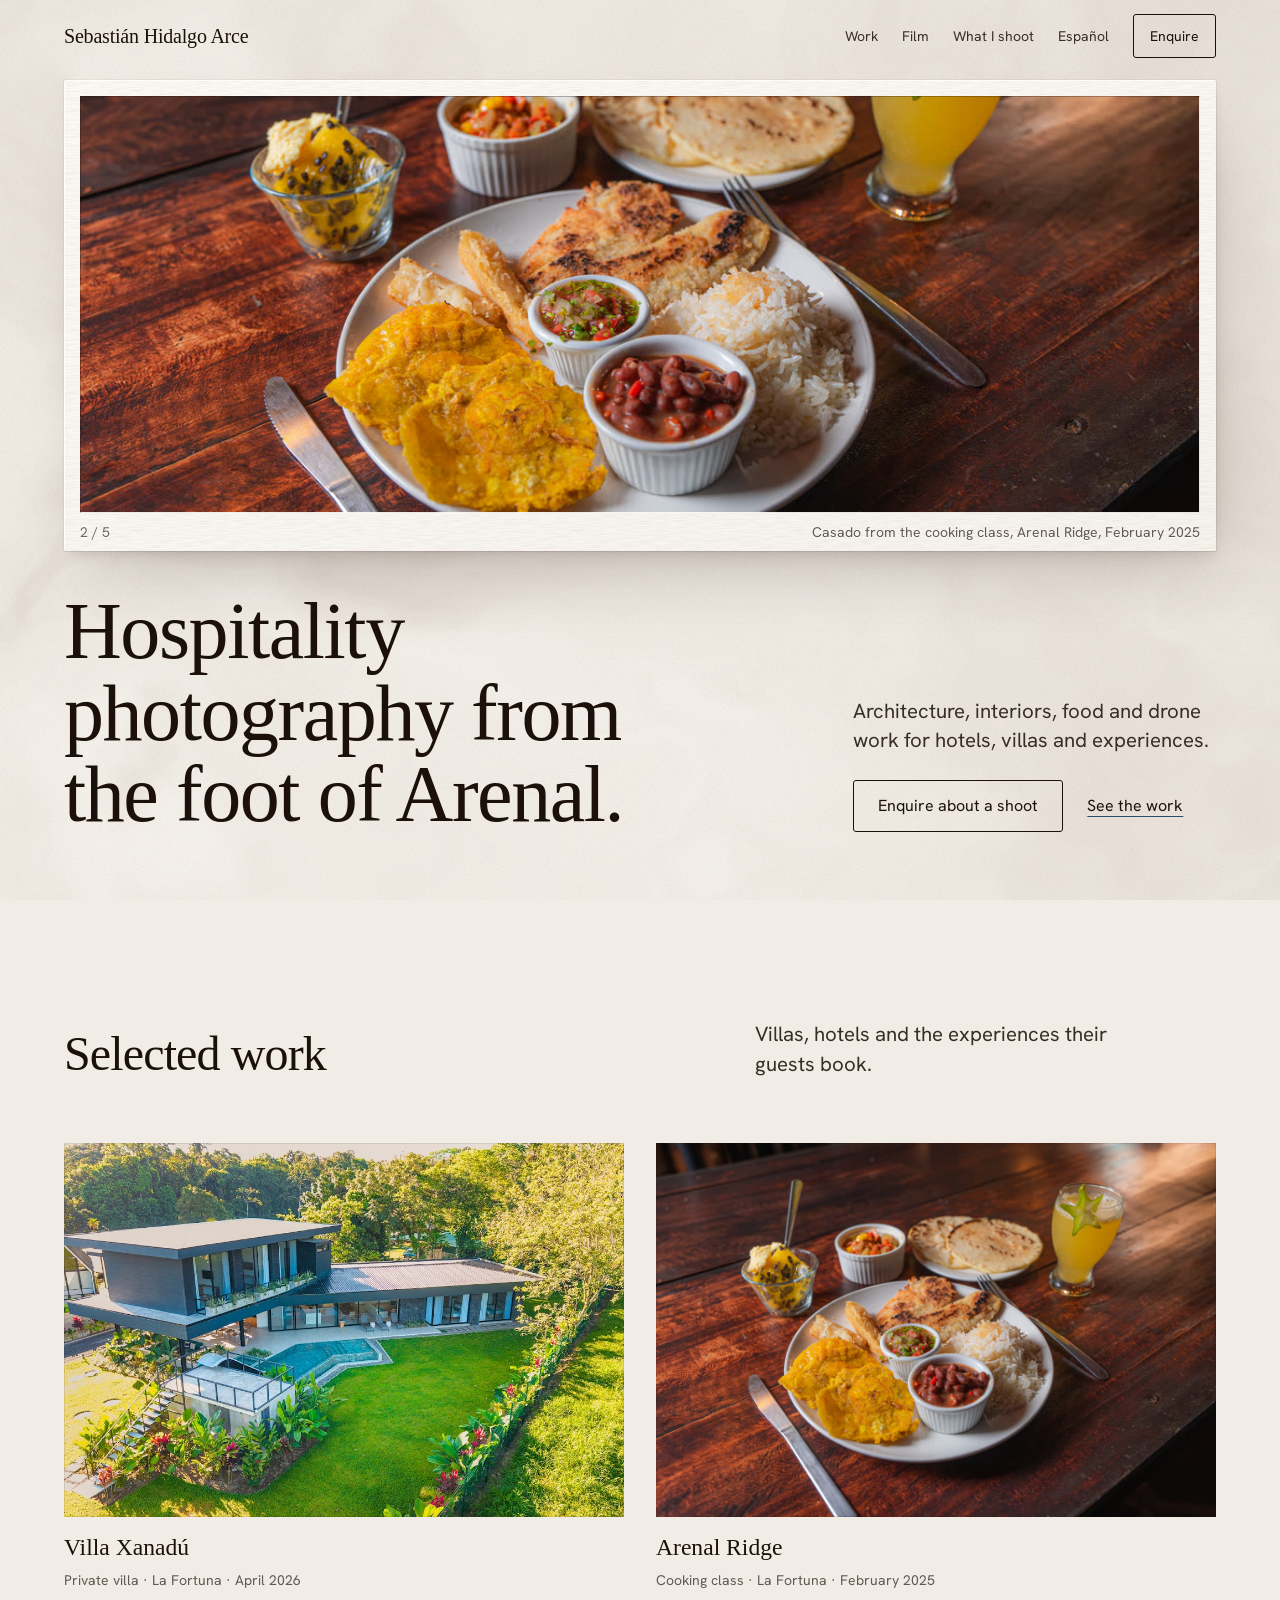
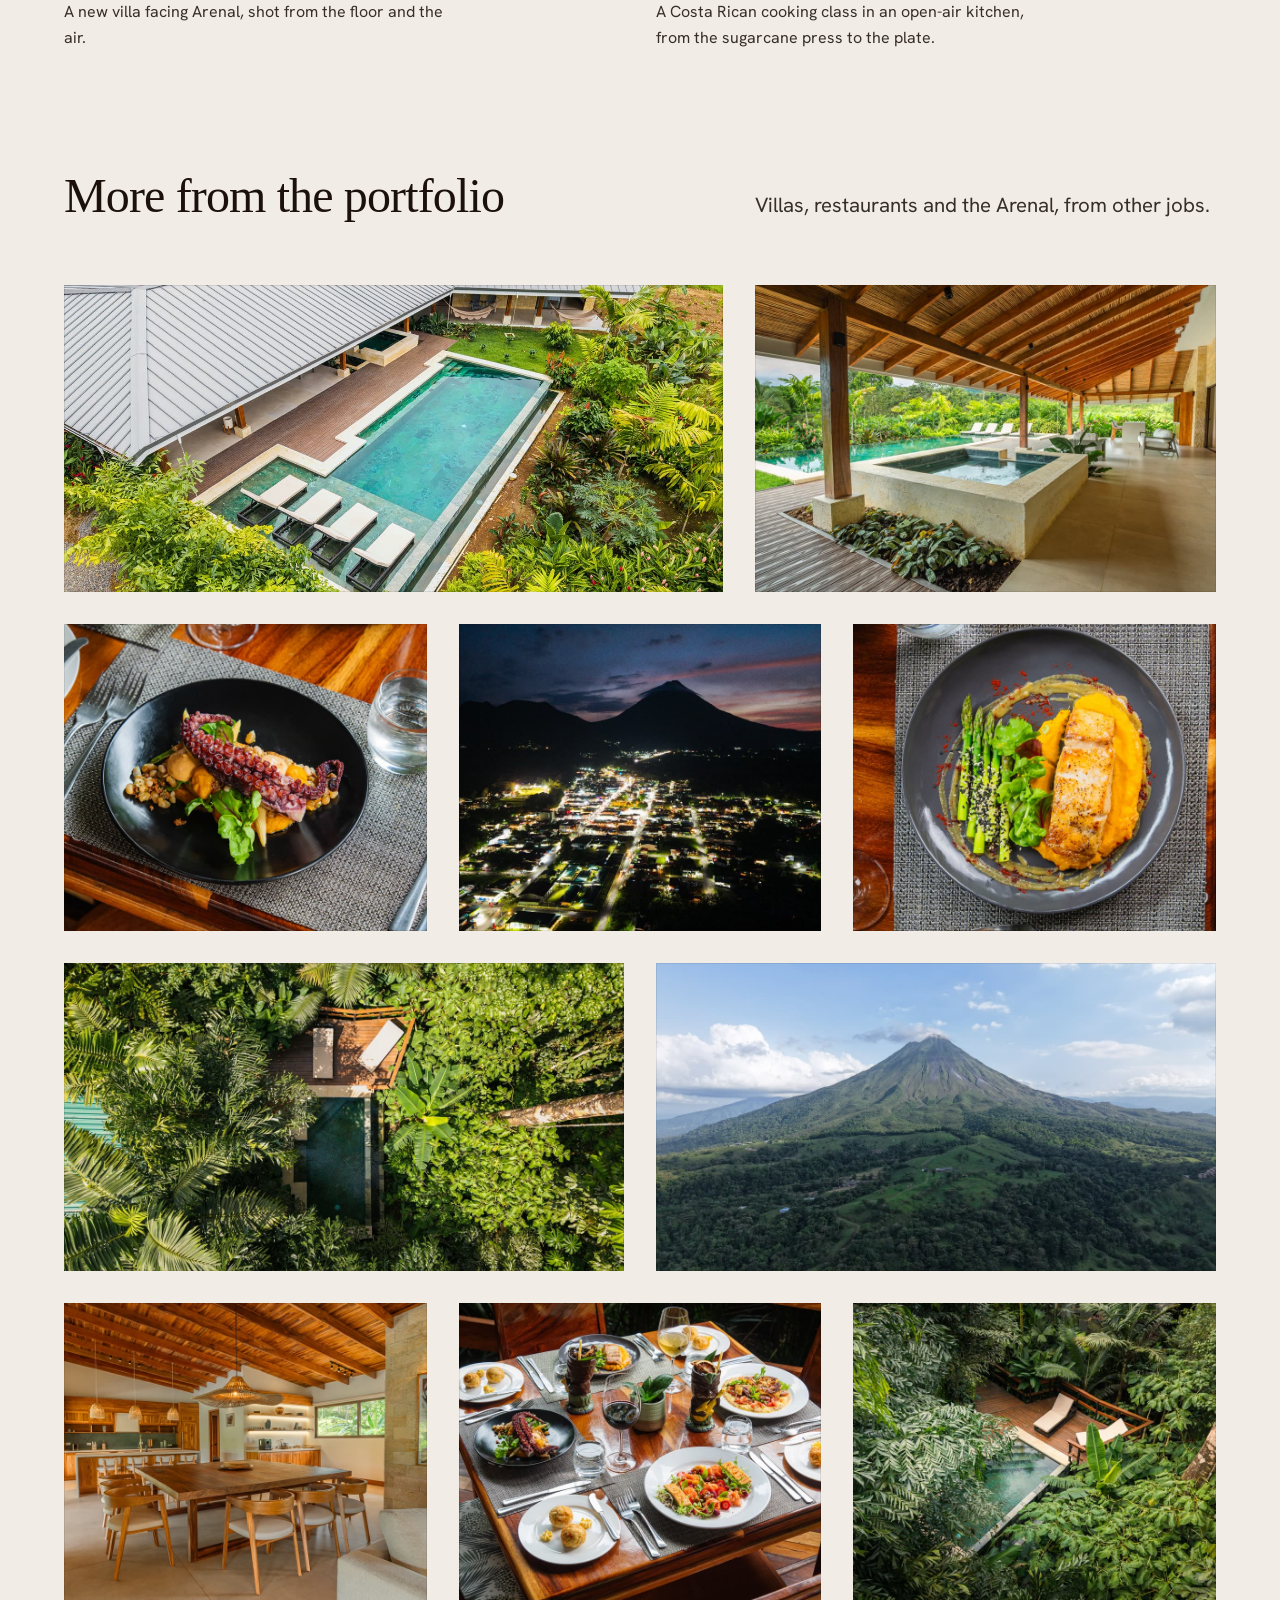
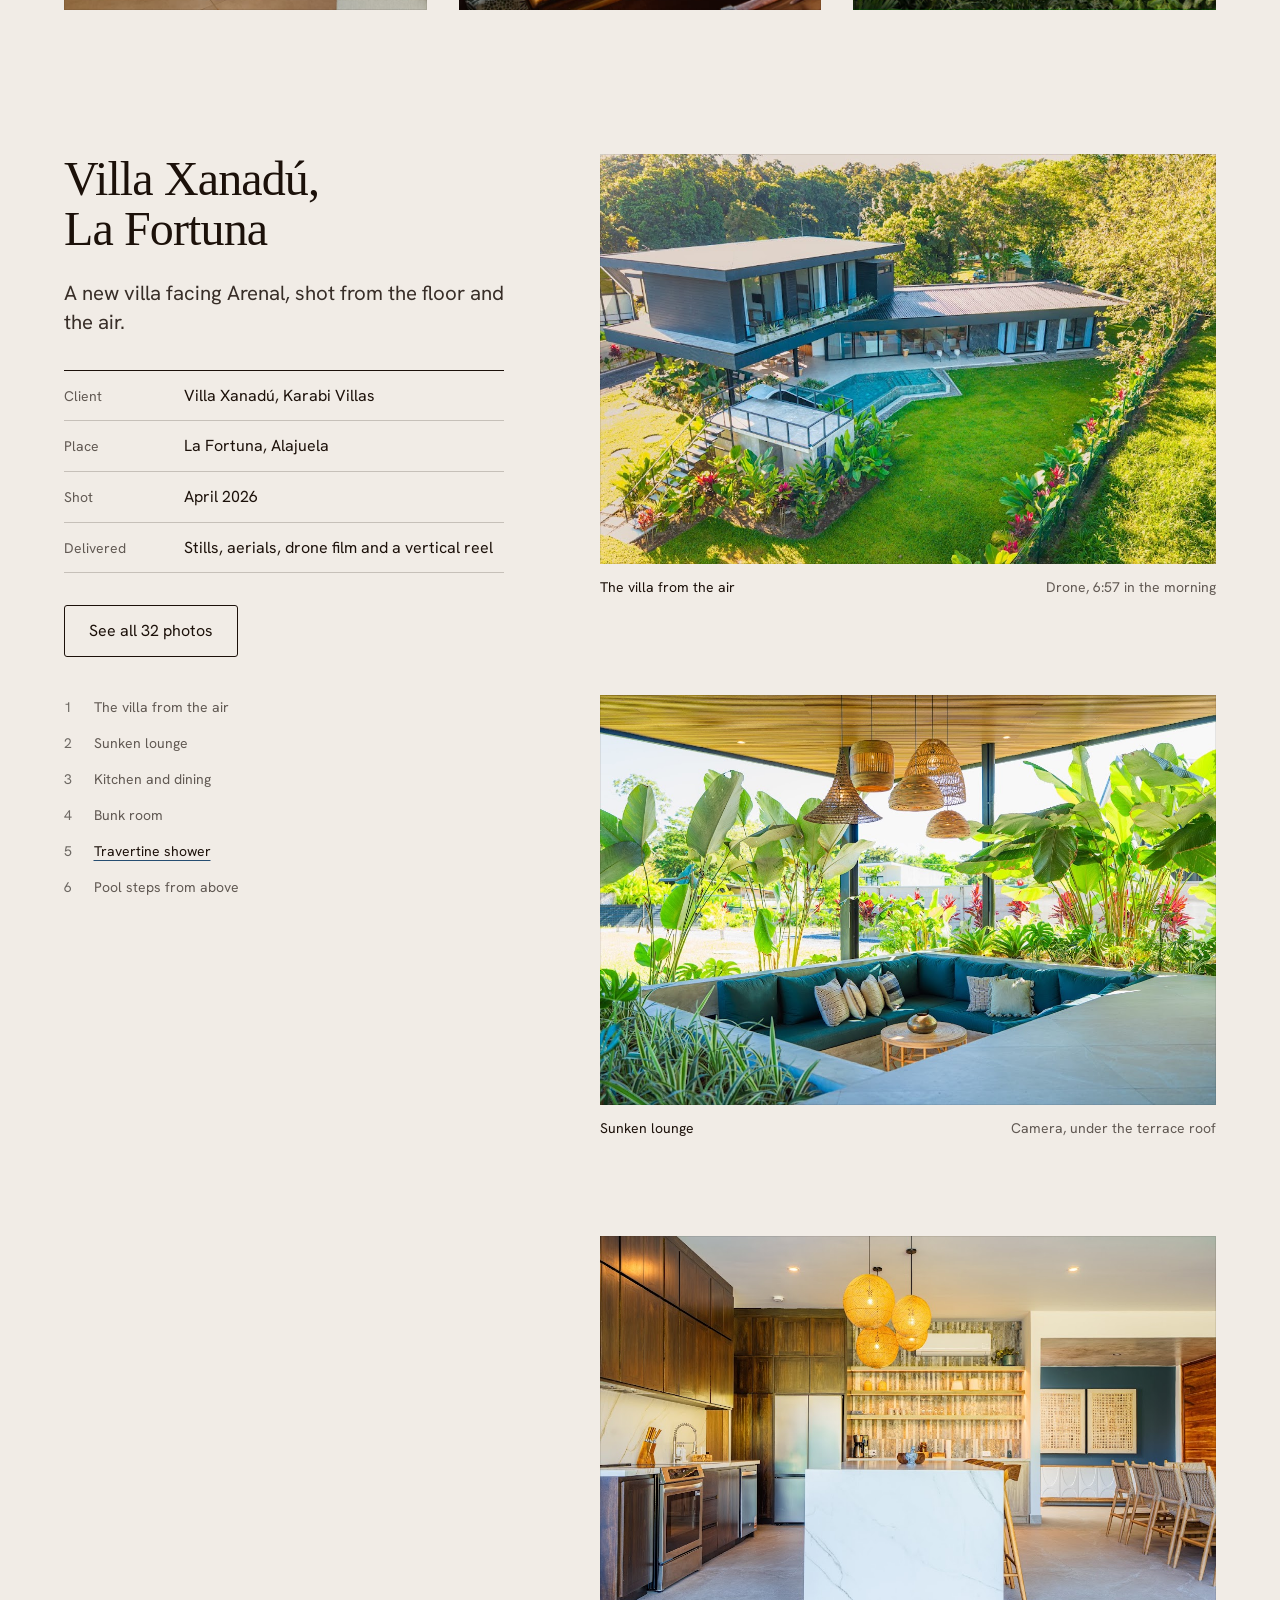
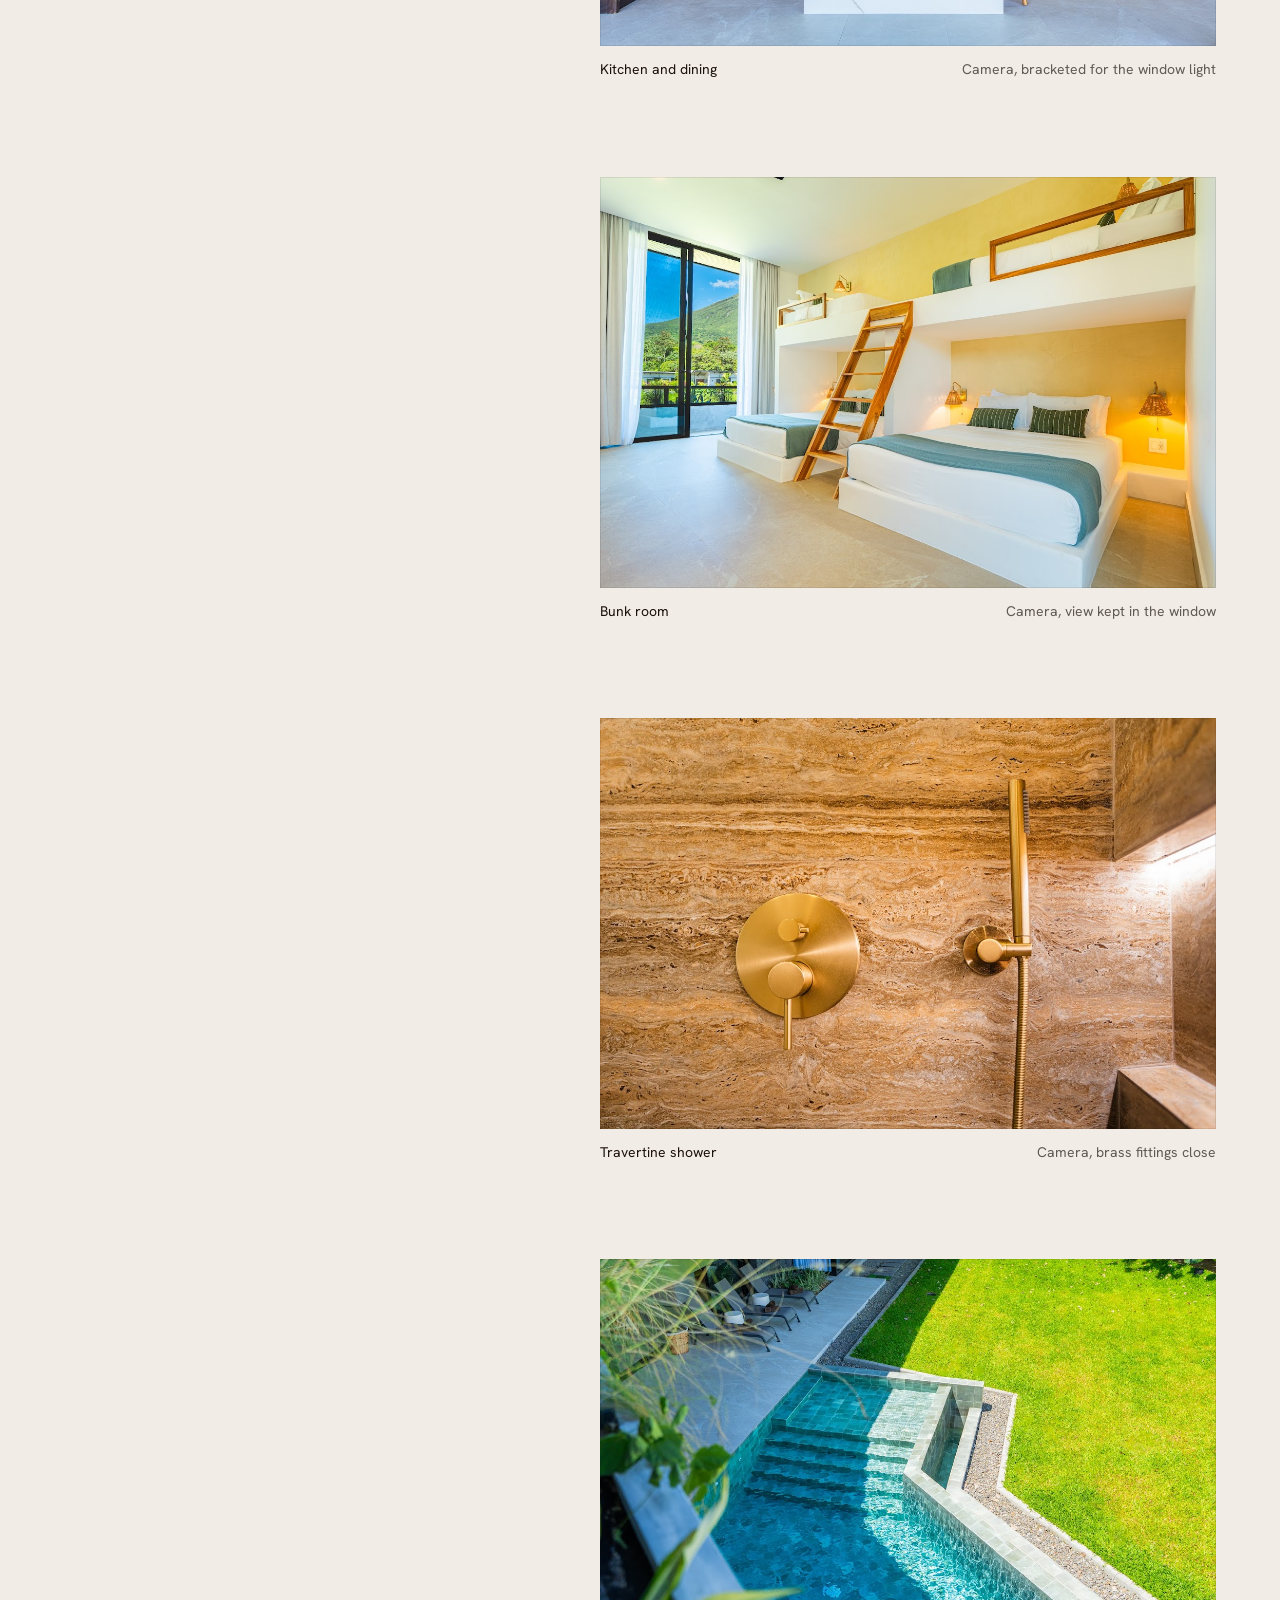
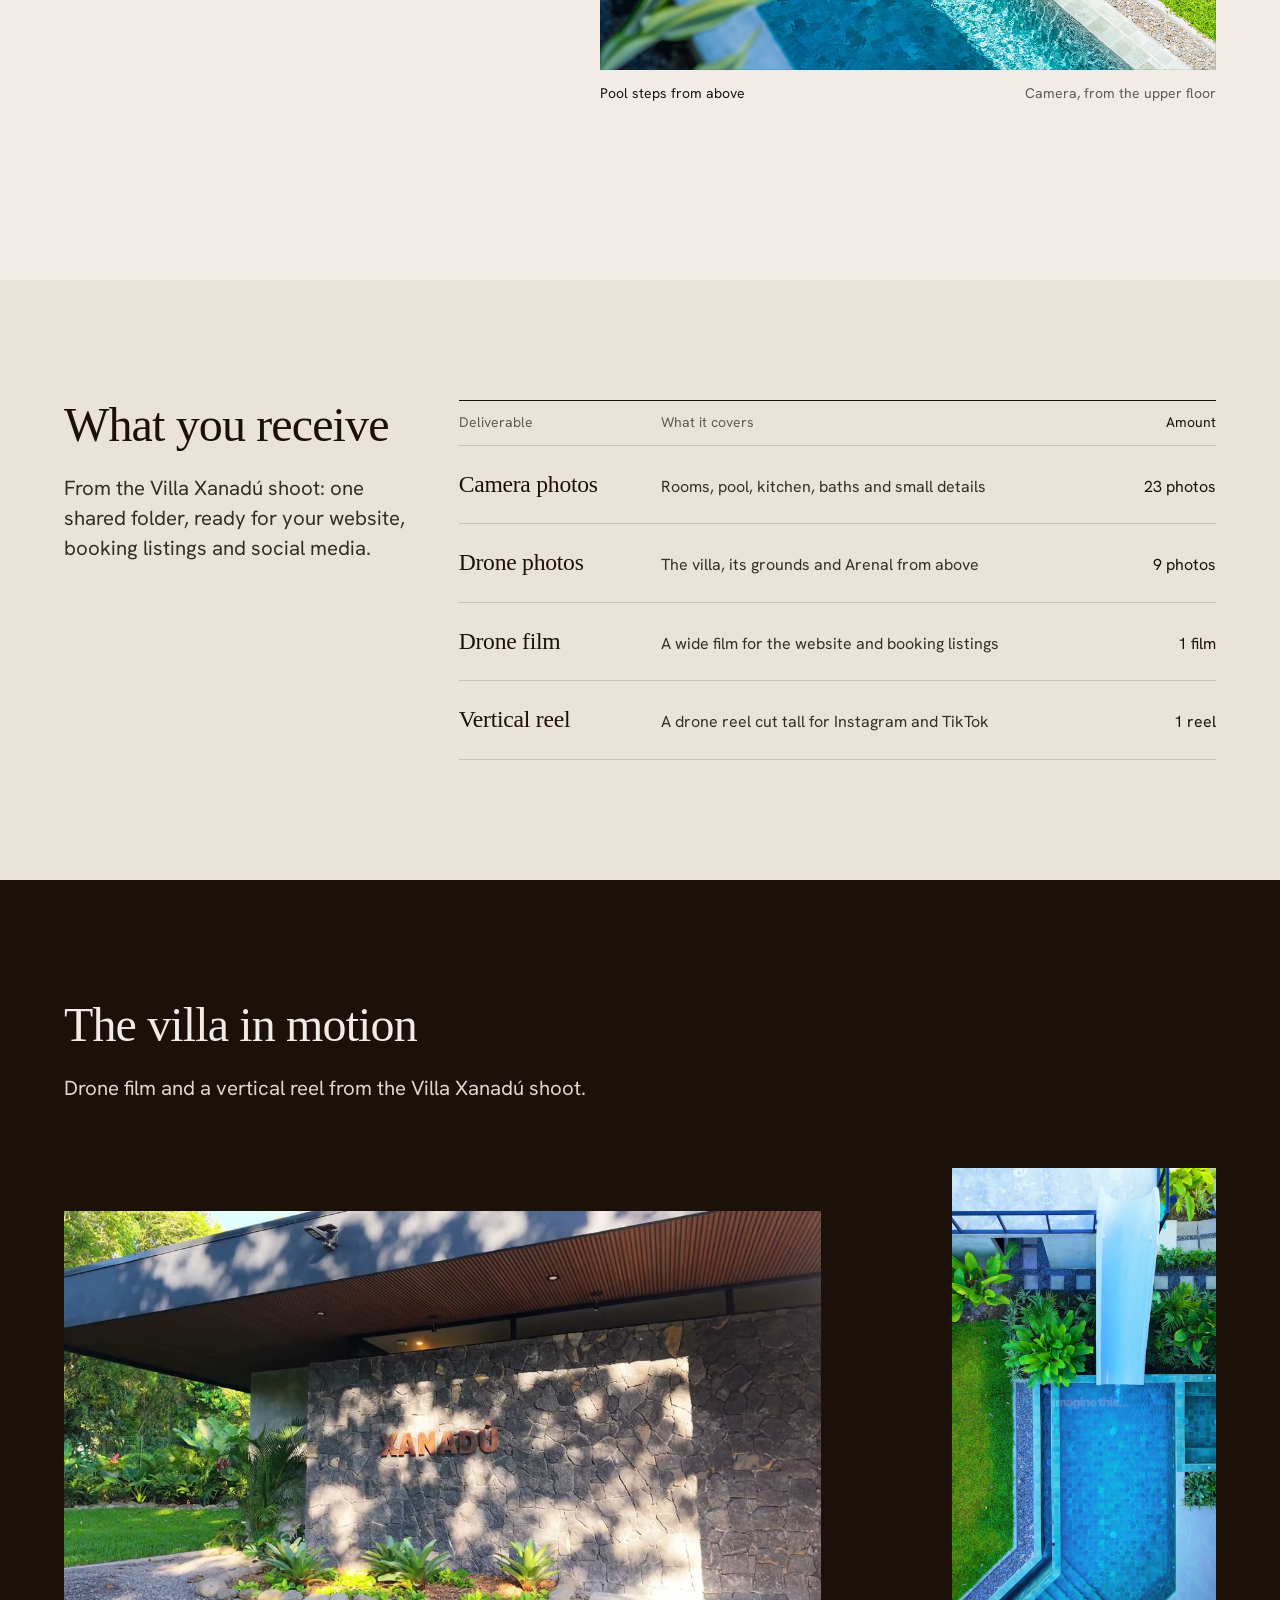
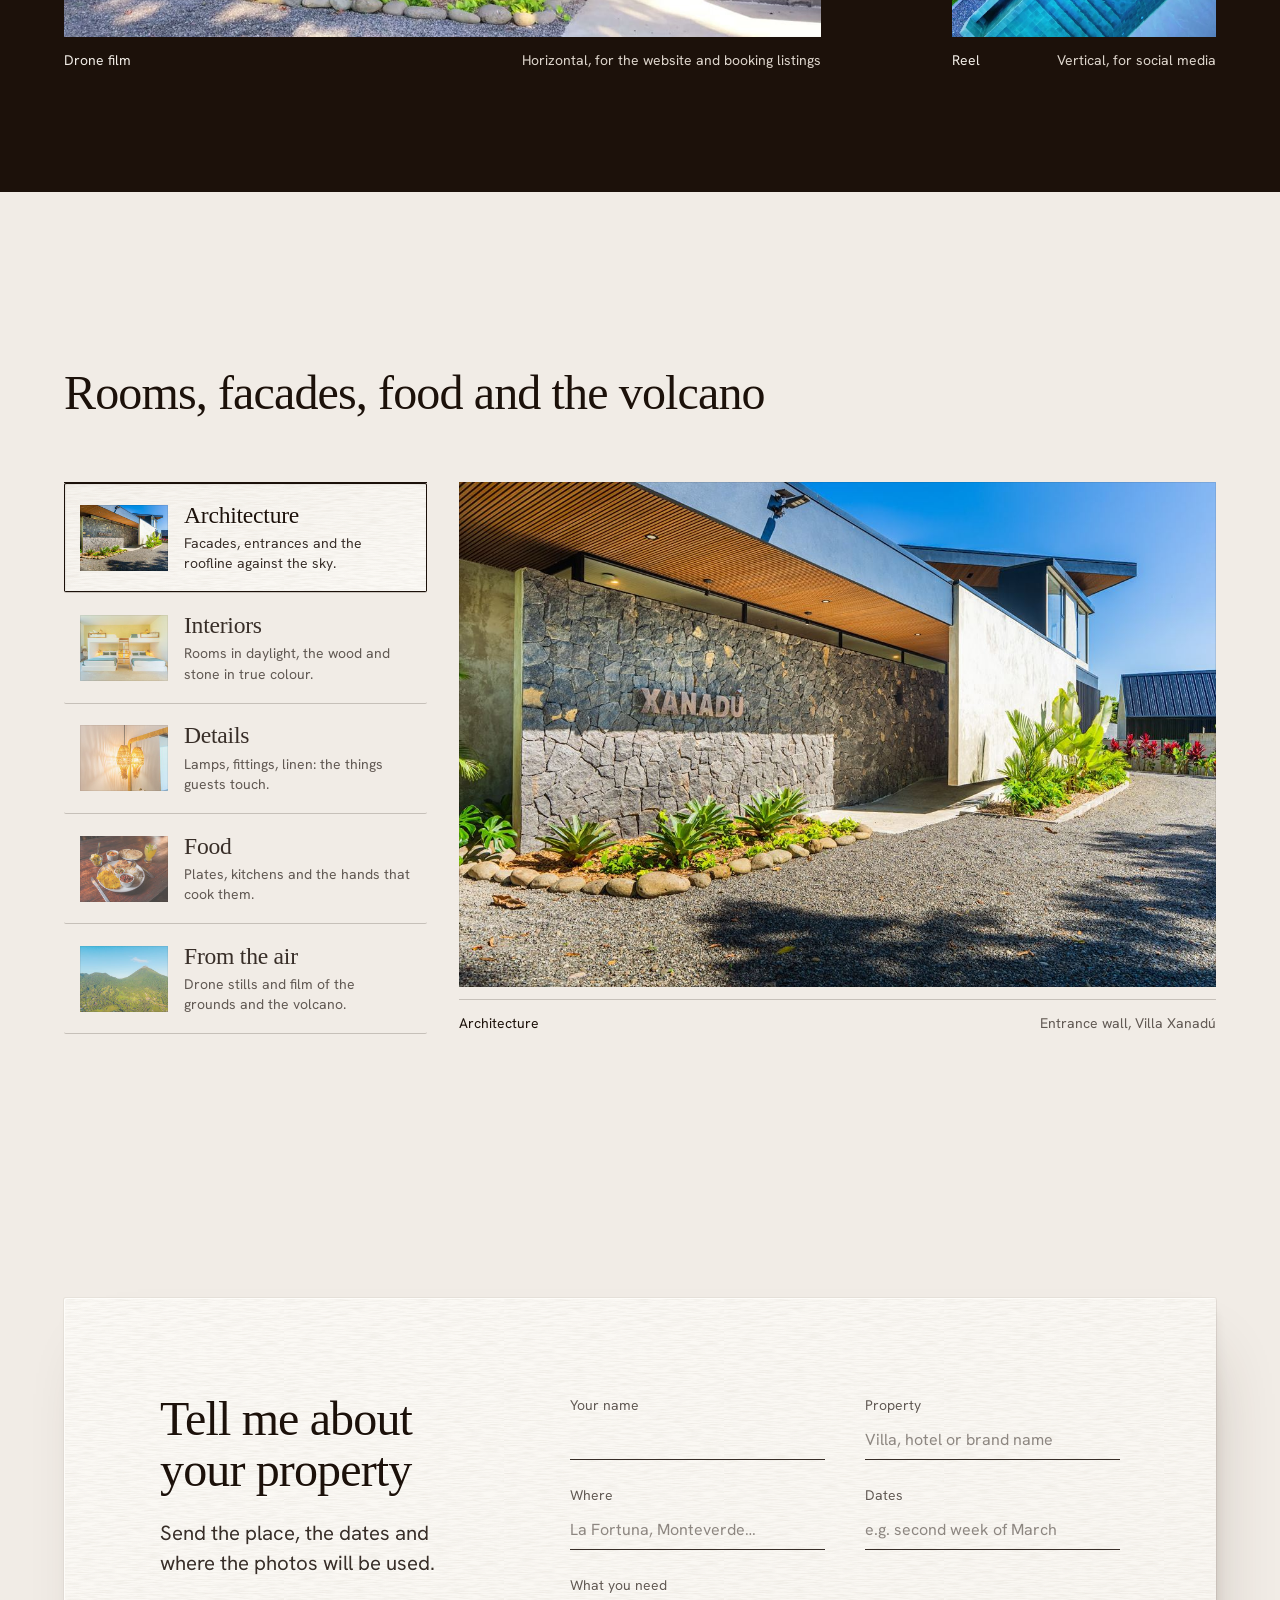
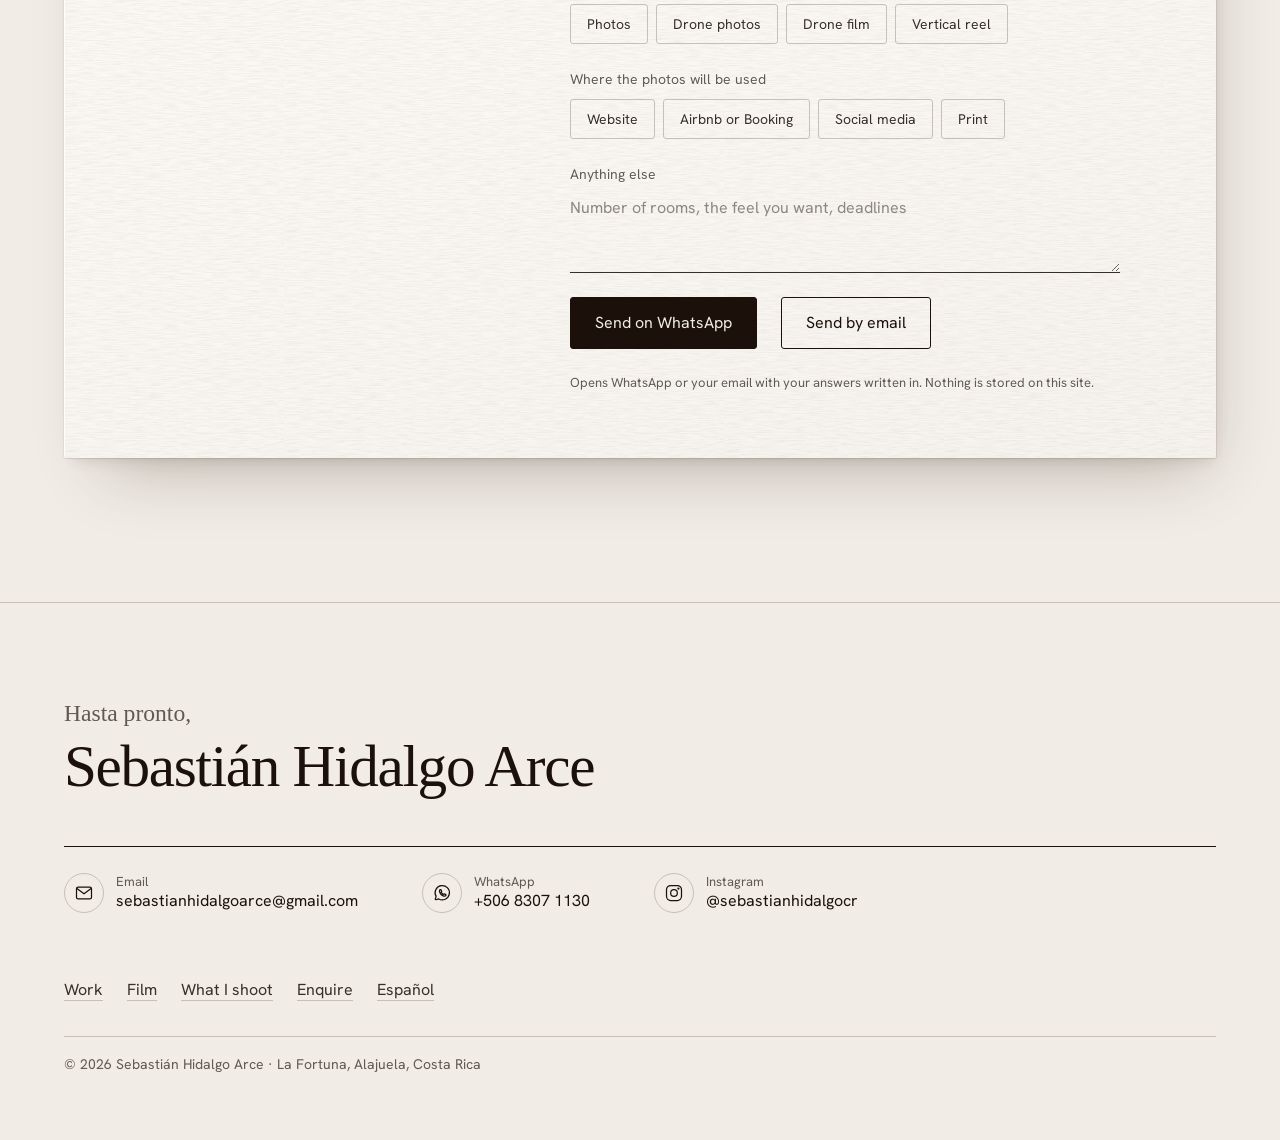
==== commit 12a9b869: "Rotate the hero through five frames from different jobs Same frame and layout; the photo crossfades " ====
--- a/site/index.html
+++ b/site/index.html
@@ -141,12 +141,16 @@
   <section class="hero" data-air-zone aria-labelledby="hero-title">
     <div class="container hero__inner">
       <figure class="print stock">
-        <div class="print__window" data-slot="hero" data-alt="Sebastián's strongest wide frame: a pool, a room or a facade with the land behind it">
-          <img src="img/hero-pool-volcano.jpg" srcset="img/hero-pool-volcano-1200.jpg 1200w, img/hero-pool-volcano.jpg 2400w" sizes="(max-width: 60rem) 100vw, 90vw" width="2400" height="1600" alt="An infinity pool running toward a lawn and Arenal Volcano under a clear sky" style="object-position: 50% 42%" fetchpriority="high" decoding="async">
+        <div class="print__window" data-slot="hero" data-hero data-alt="Sebastián's strongest wide frame: a pool, a room or a facade with the land behind it">
+          <img class="hero__slide is-on" src="img/hero-pool-volcano.jpg" srcset="img/hero-pool-volcano-1200.jpg 1200w, img/hero-pool-volcano.jpg 2400w" sizes="(max-width: 60rem) 100vw, 90vw" width="2400" height="1600" alt="An infinity pool running toward a lawn and Arenal Volcano under a clear sky" data-cap="Pool and Arenal Volcano, Villa Xanadú, April 2026" style="object-position: 50% 42%" fetchpriority="high" decoding="async">
+          <img class="hero__slide" src="img/g/ar-04848-2400.jpg" srcset="img/g/ar-04848-1200.jpg 1200w, img/g/ar-04848-2400.jpg 2400w" sizes="(max-width: 60rem) 100vw, 90vw" width="2400" height="1600" alt="A Costa Rican casado with patacones, rice, beans, chicken and a starfruit juice" data-cap="Casado from the cooking class, Arenal Ridge, February 2025" style="object-position: 50% 55%" fetchpriority="low" decoding="async">
+          <img class="hero__slide" src="img/g/dr-0029-2400.jpg" srcset="img/g/dr-0029-1200.jpg 1200w, img/g/dr-0029-2400.jpg 2400w" sizes="(max-width: 60rem) 100vw, 90vw" width="2400" height="1350" alt="Arenal Volcano above the green valley, from a drone" data-cap="Arenal Volcano from the drone, April 2026" style="object-position: 50% 40%" fetchpriority="low" decoding="async">
+          <img class="hero__slide" src="img/g/pf-04-full.jpg" srcset="img/g/pf-04-1200.jpg 1200w, img/g/pf-04-full.jpg 1600w" sizes="(max-width: 60rem) 100vw, 90vw" width="1600" height="900" alt="A villa with a long infinity pool and sun loungers, from a drone" data-cap="A villa pool from the drone" style="object-position: 50% 50%" fetchpriority="low" decoding="async">
+          <img class="hero__slide" src="img/g/pf-14-full.jpg" srcset="img/g/pf-14-1200.jpg 1200w, img/g/pf-14-full.jpg 1600w" sizes="(max-width: 60rem) 100vw, 90vw" width="1600" height="900" alt="A plunge pool and deck hidden in the rainforest, from above" data-cap="A plunge pool in the rainforest, from above" style="object-position: 50% 50%" fetchpriority="low" decoding="async">
         </div>
         <figcaption class="print__label">
-          <span class="pencil">La Fortuna, Costa Rica</span>
-          <span>Pool and Arenal Volcano, Villa Xanadú, April 2026</span>
+          <span class="pencil" data-hero-count>1 / 5</span>
+          <span data-hero-cap aria-live="off">Pool and Arenal Volcano, Villa Xanadú, April 2026</span>
         </figcaption>
       </figure>
 
--- a/site/style.css
+++ b/site/style.css
@@ -77,6 +77,8 @@
 .print__window { flex: 1 1 auto; min-height: clamp(220px, 44dvh, 640px); }
 .print__window::after { content: ""; position: absolute; inset: 0; z-index: 2; box-shadow: inset 1px 1px 0 var(--shade-bevel), inset -1px -1px 0 var(--lit); pointer-events: none; }
 .print__label { display: flex; justify-content: space-between; align-items: baseline; gap: var(--space-md); padding-top: var(--space-xs); font-size: var(--text-sm); color: var(--color-muted); }
+.hero__slide { opacity: 0; transition: opacity 1.6s var(--ease-in-out); }
+.hero__slide.is-on { opacity: 1; }
 .pencil { color: var(--color-pencil); font-variant-numeric: tabular-nums; white-space: nowrap; }
 
 .hero__text { display: grid; grid-template-columns: repeat(12, minmax(0, 1fr)); column-gap: var(--gap-columns); row-gap: var(--space-lg); align-items: end; }
@@ -332,5 +334,5 @@
 .lost .lead { max-width: 44ch; }
 
 @media (prefers-reduced-motion: reduce) {
-  .choice, .choice__thumb, .btn, .link, main, .nav, .viewer__img, .viewer__btn, .gallery__link::after, .work__frame img, .work__name, .js img.is-arriving { transition: none; }
+  .choice, .choice__thumb, .btn, .link, main, .nav, .viewer__img, .viewer__btn, .gallery__link::after, .work__frame img, .work__name, .js img.is-arriving, .hero__slide { transition: none; }
 }
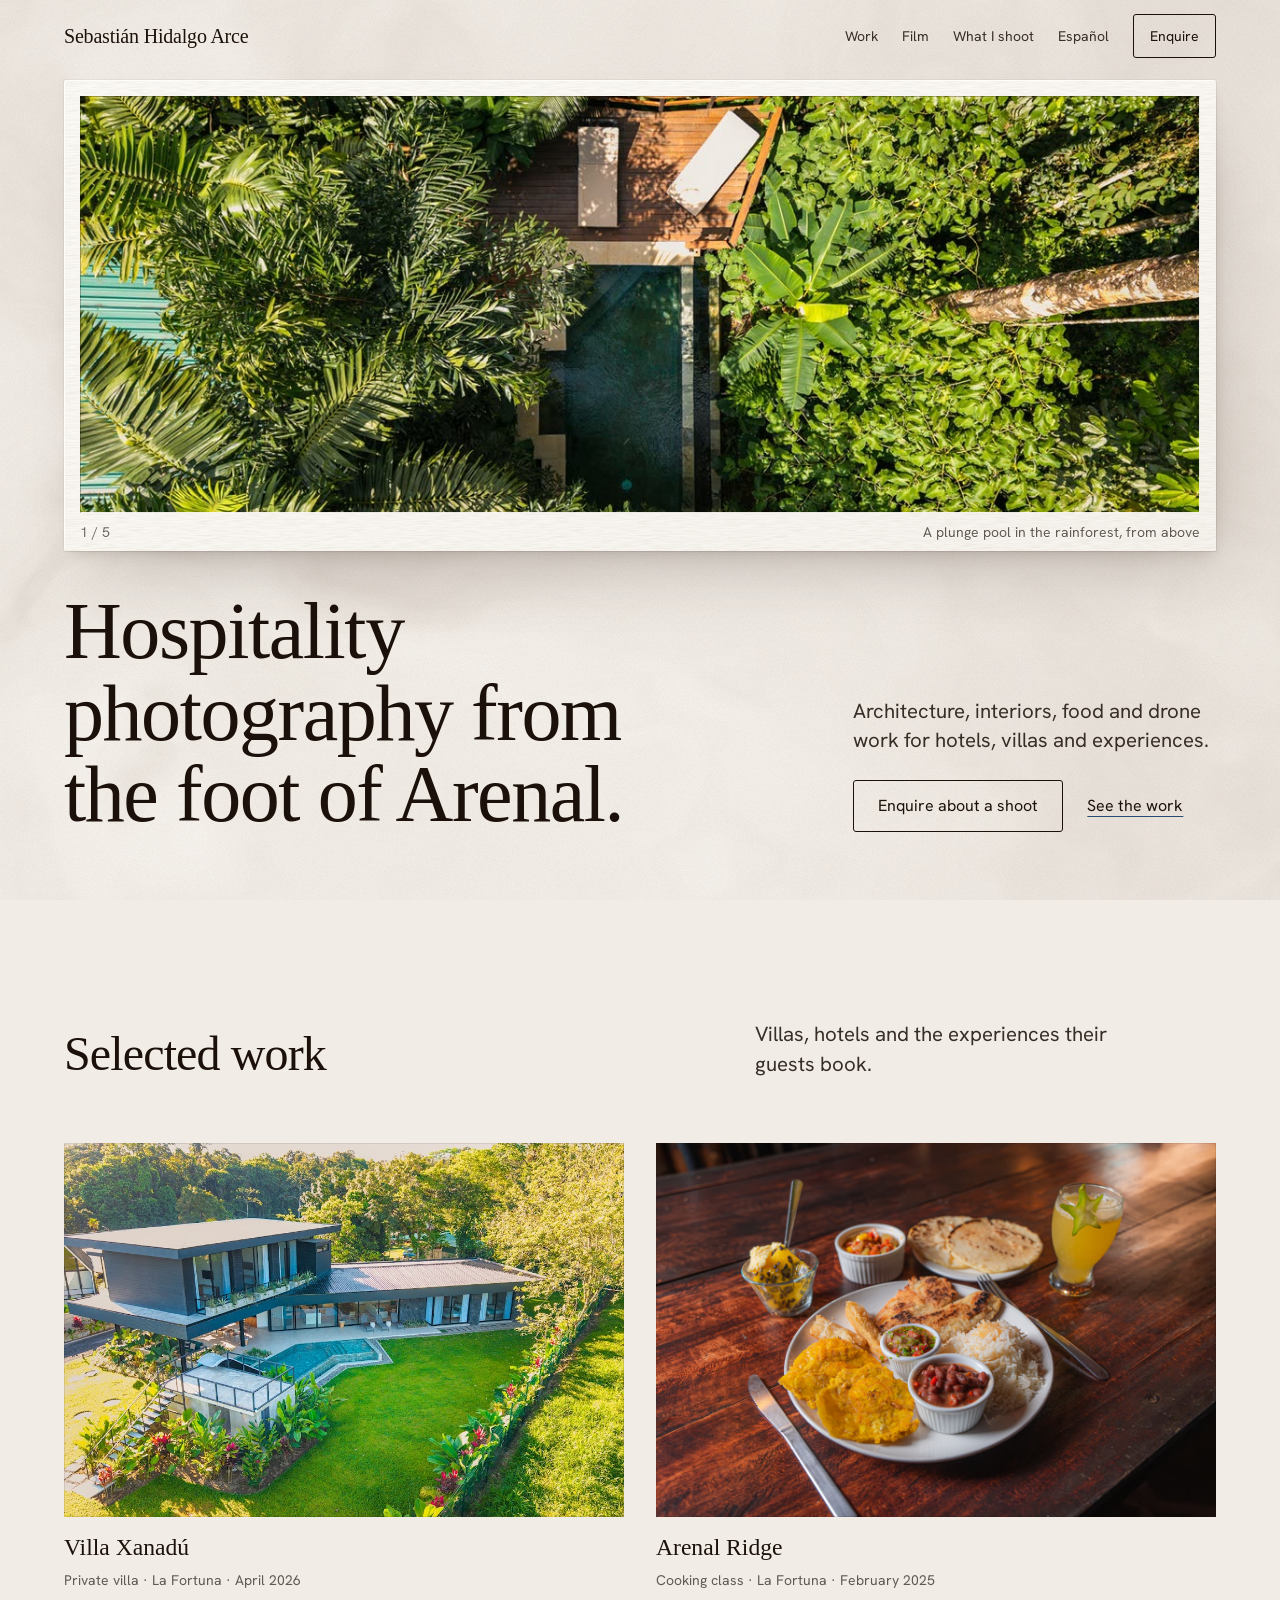
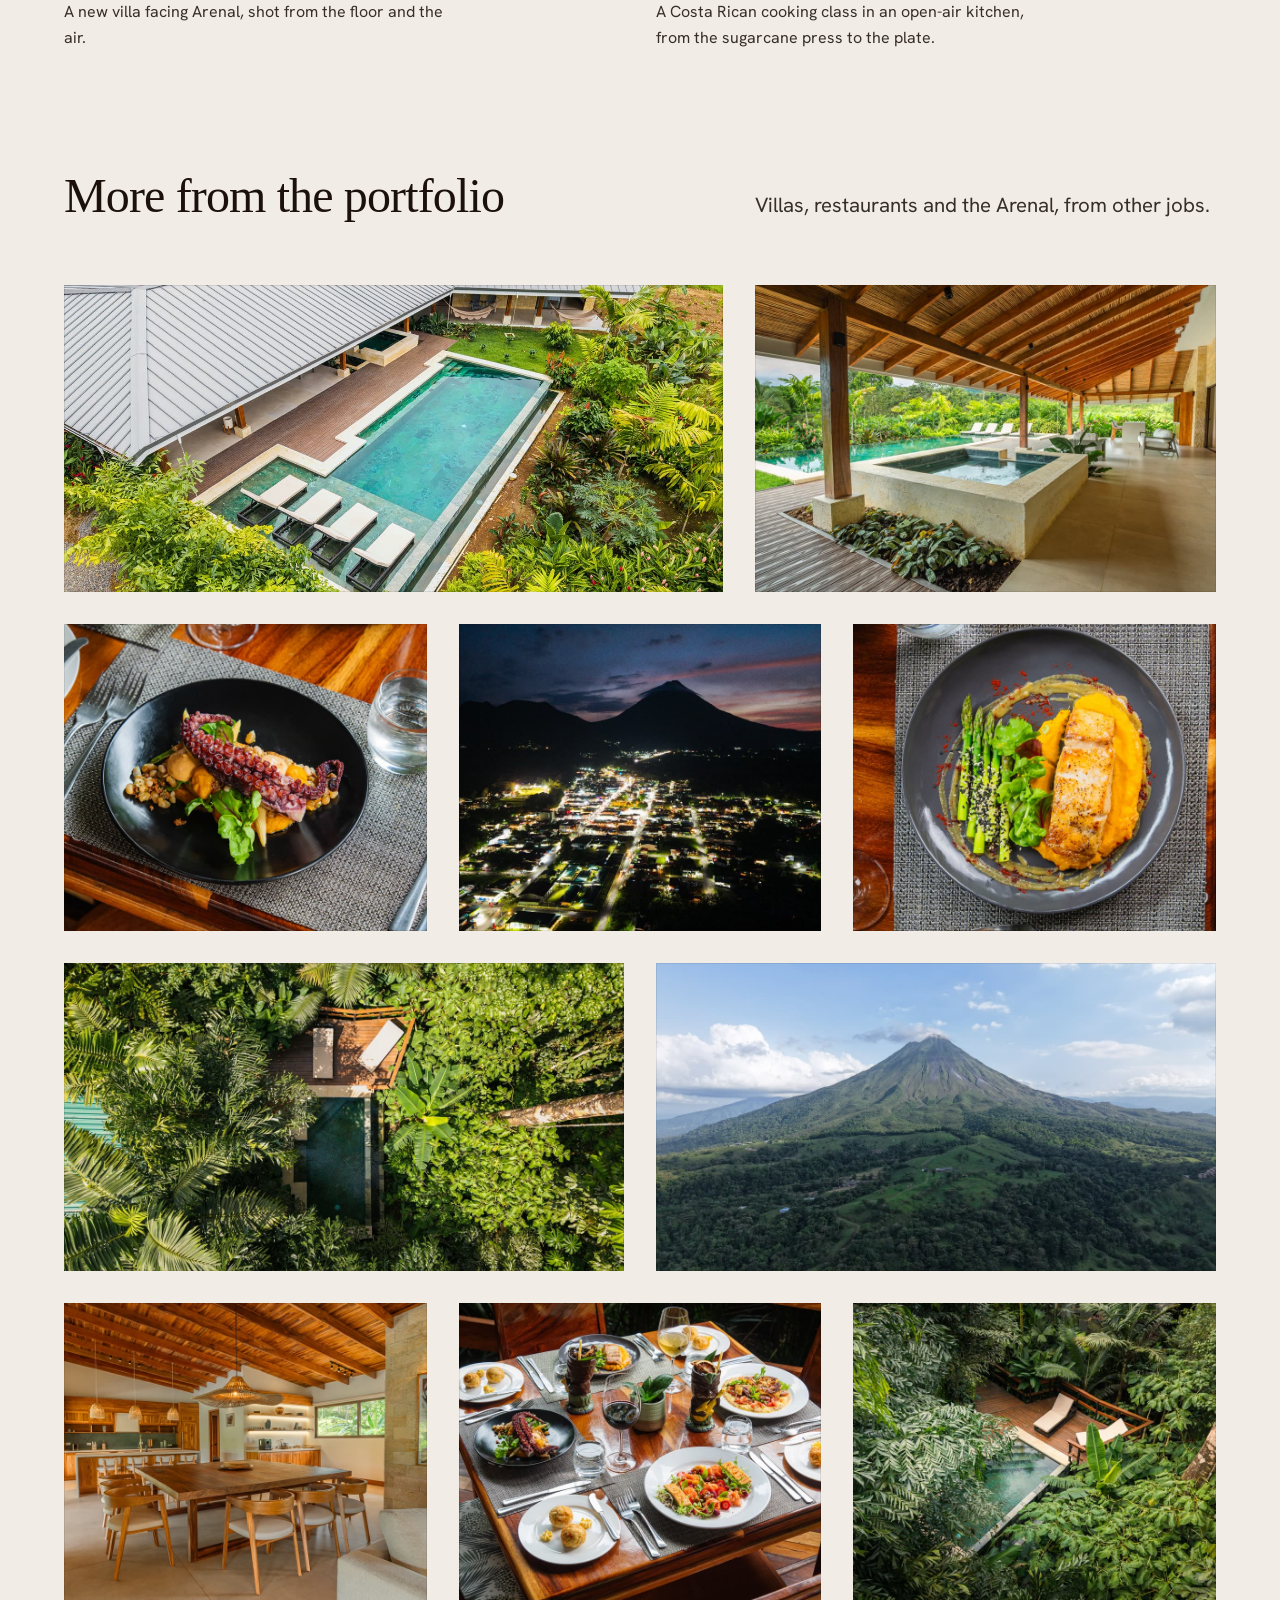
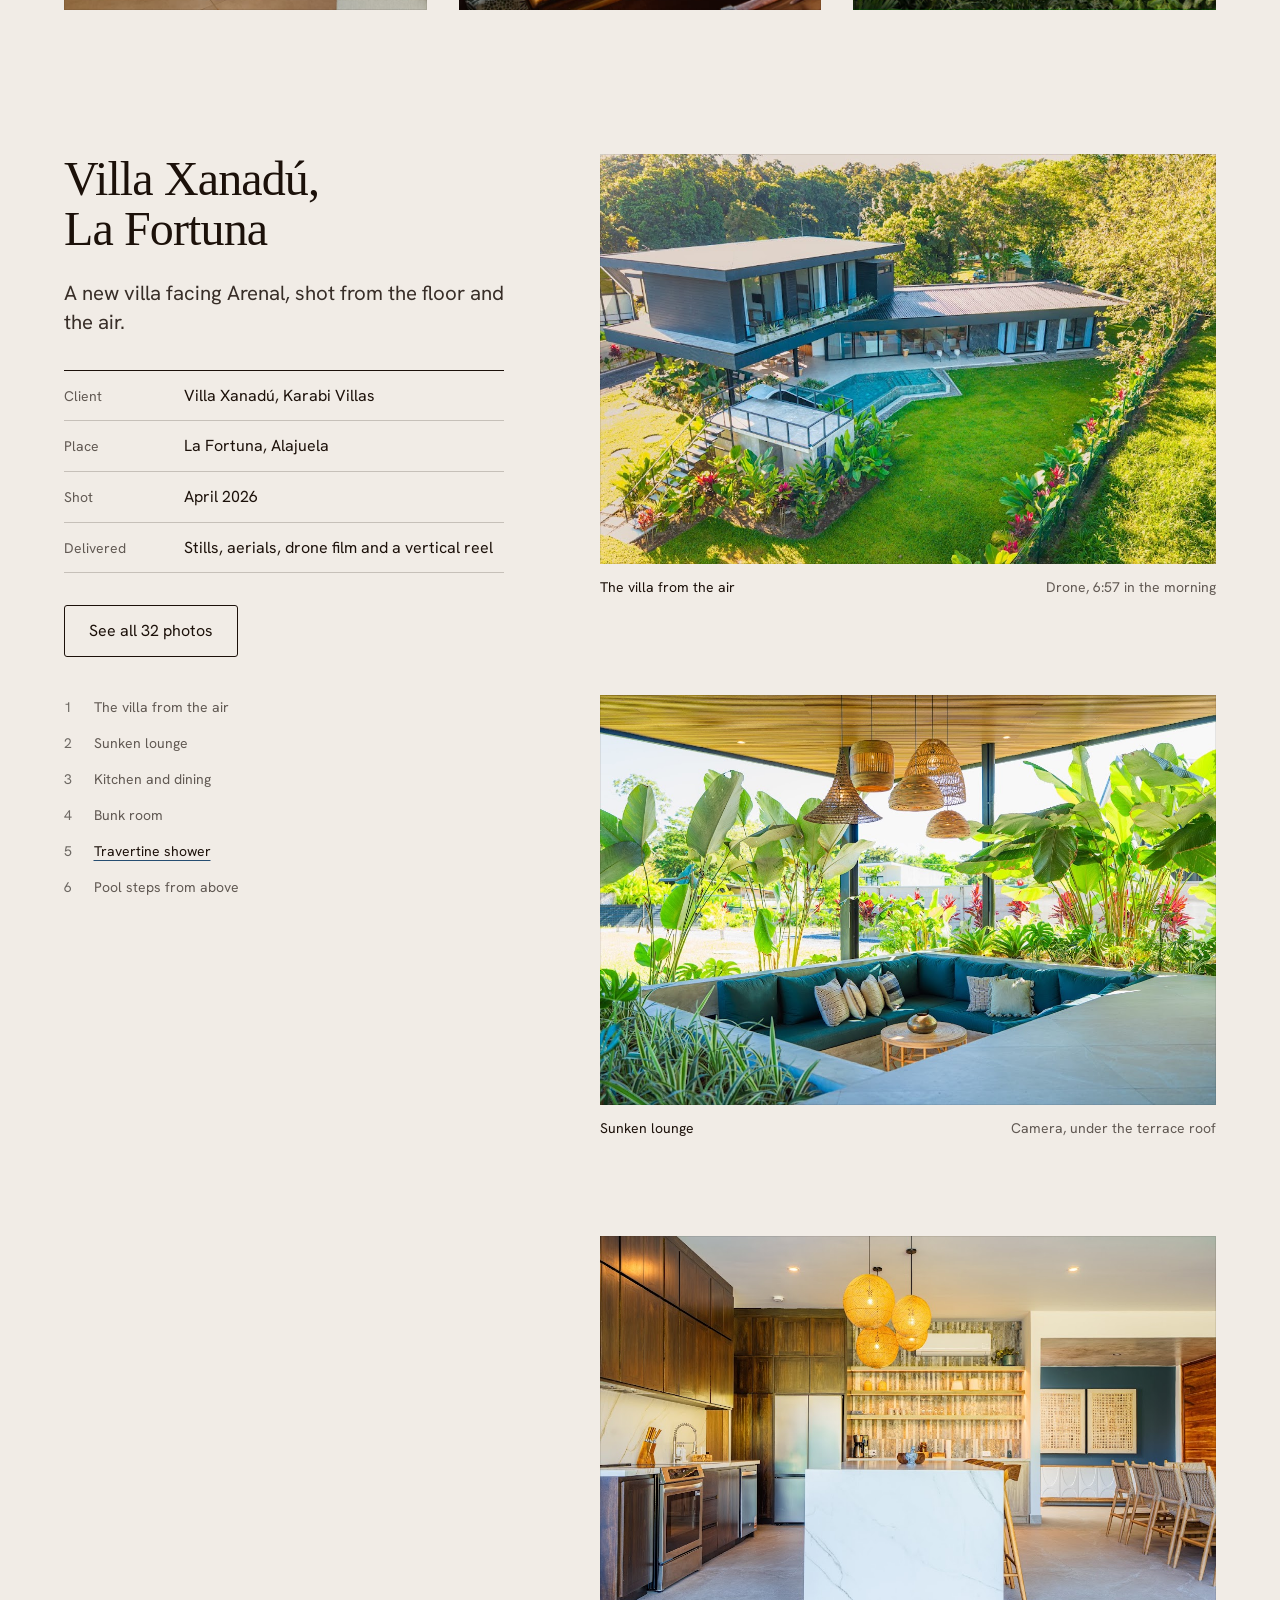
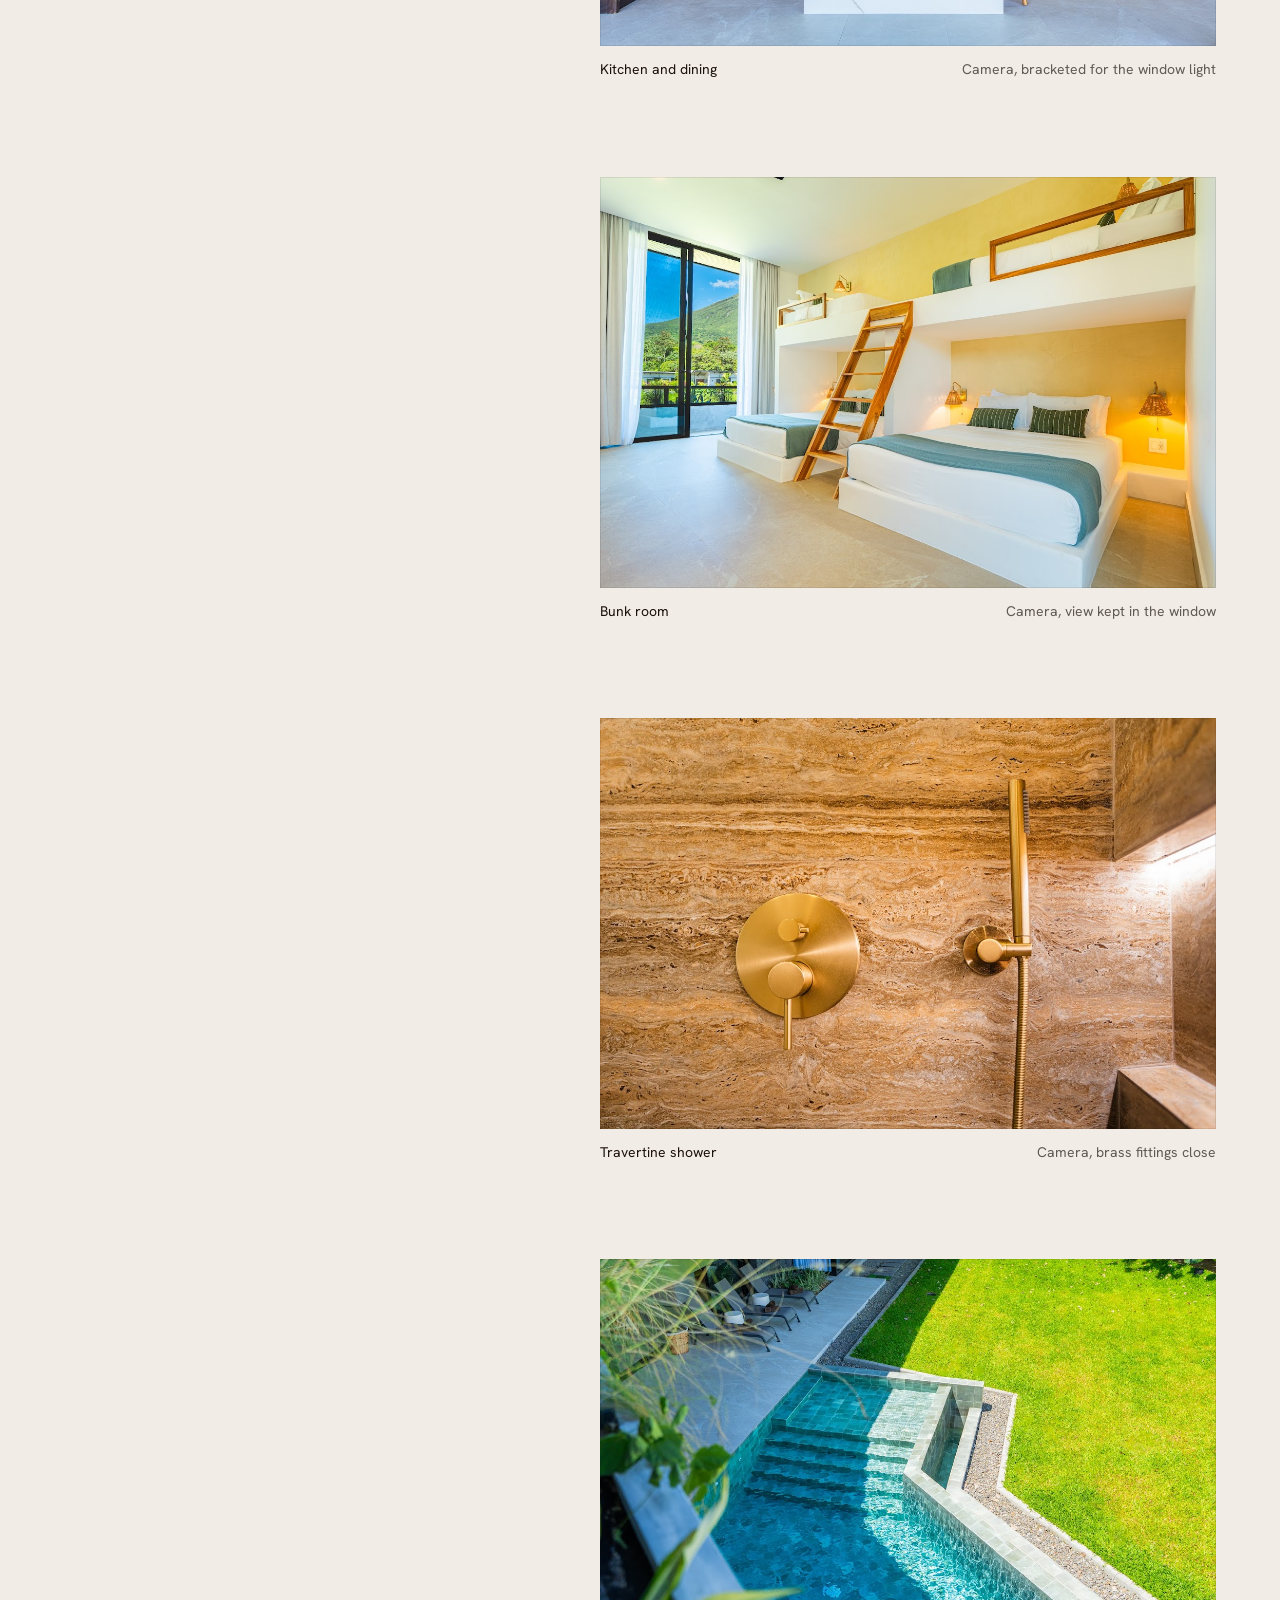
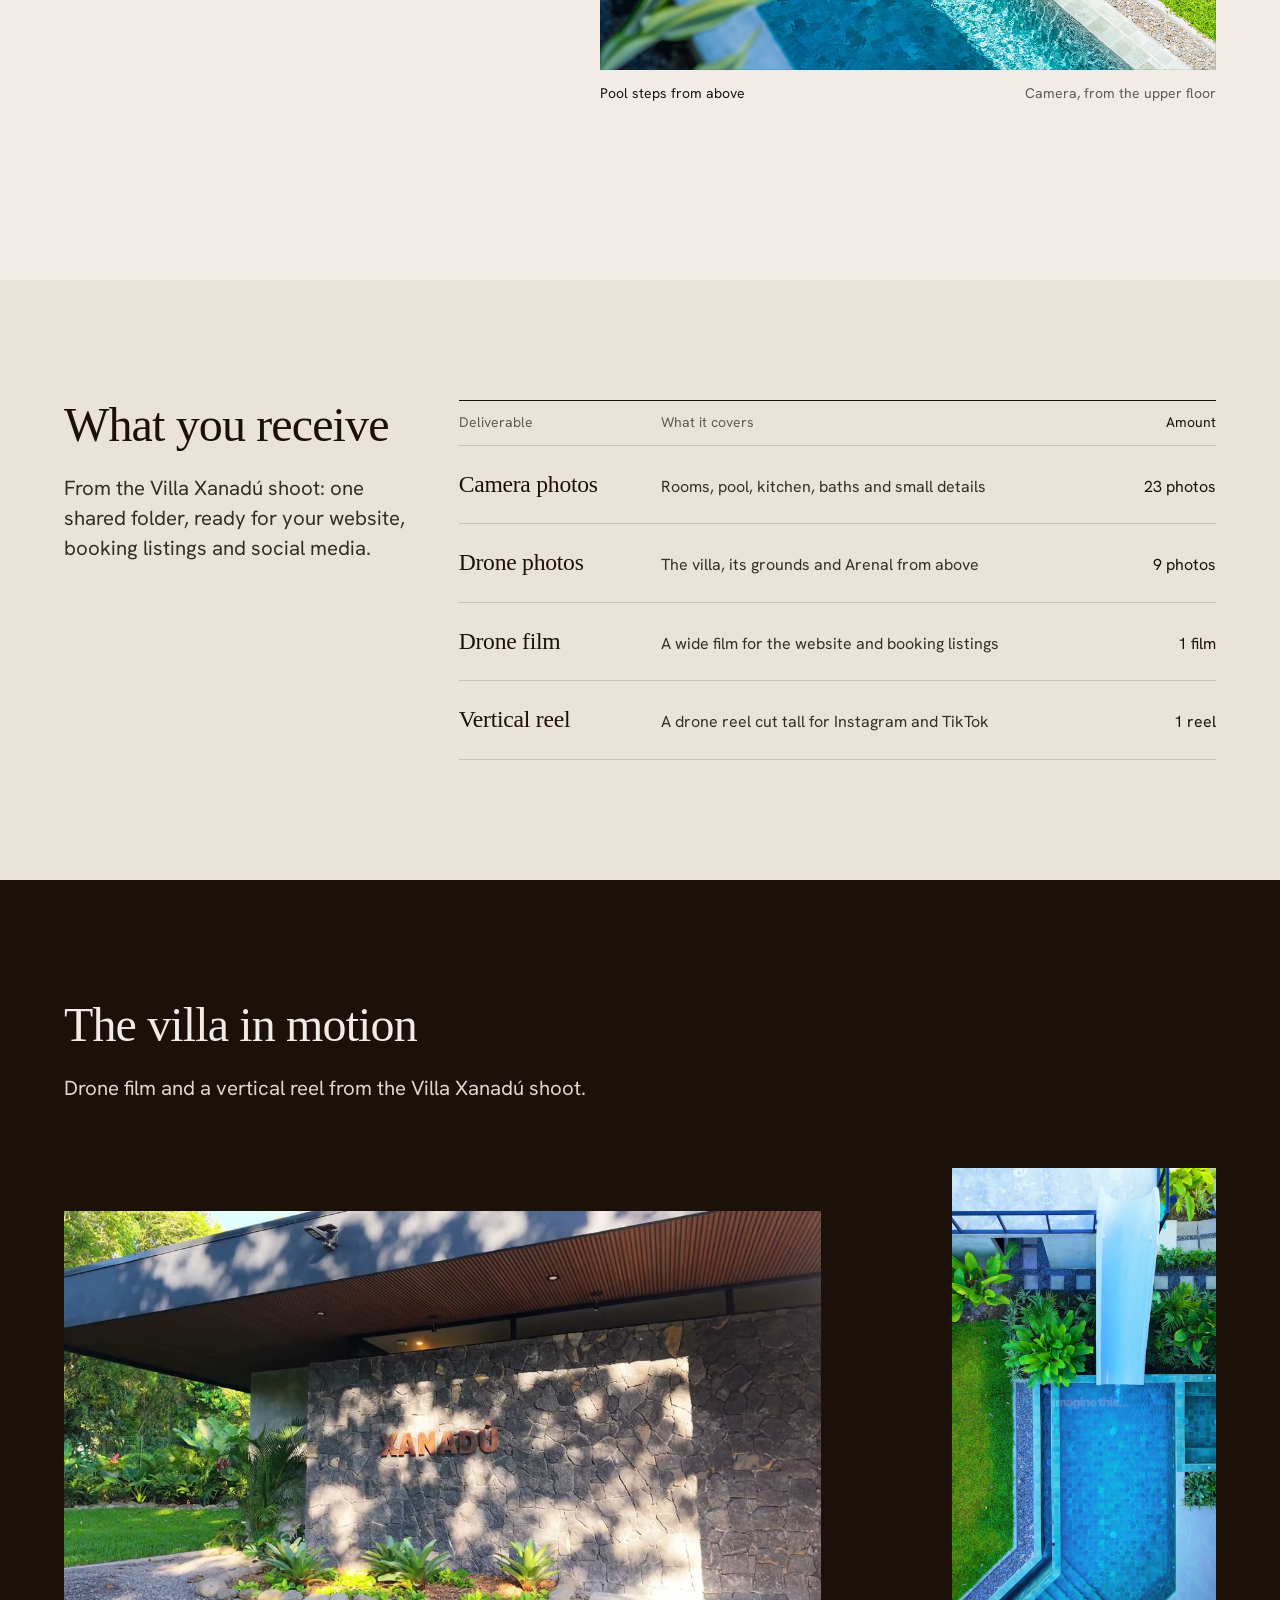
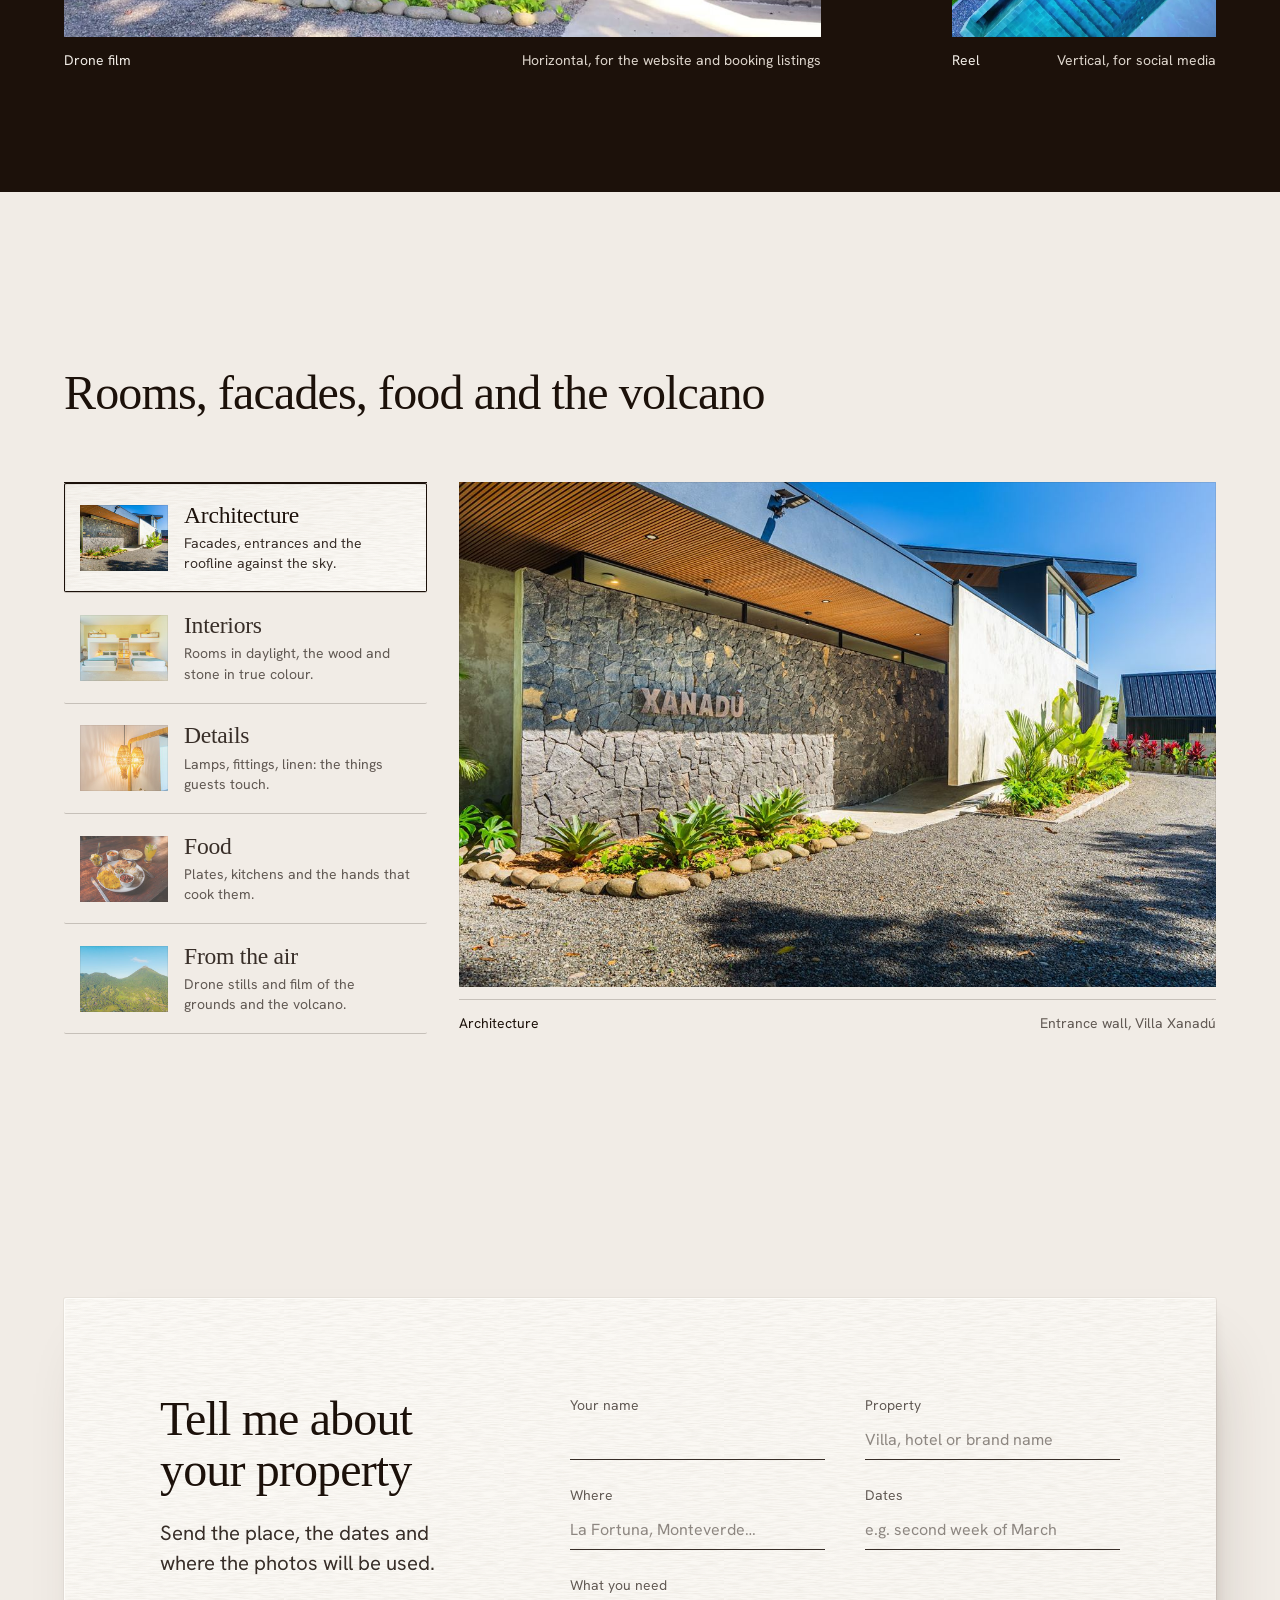
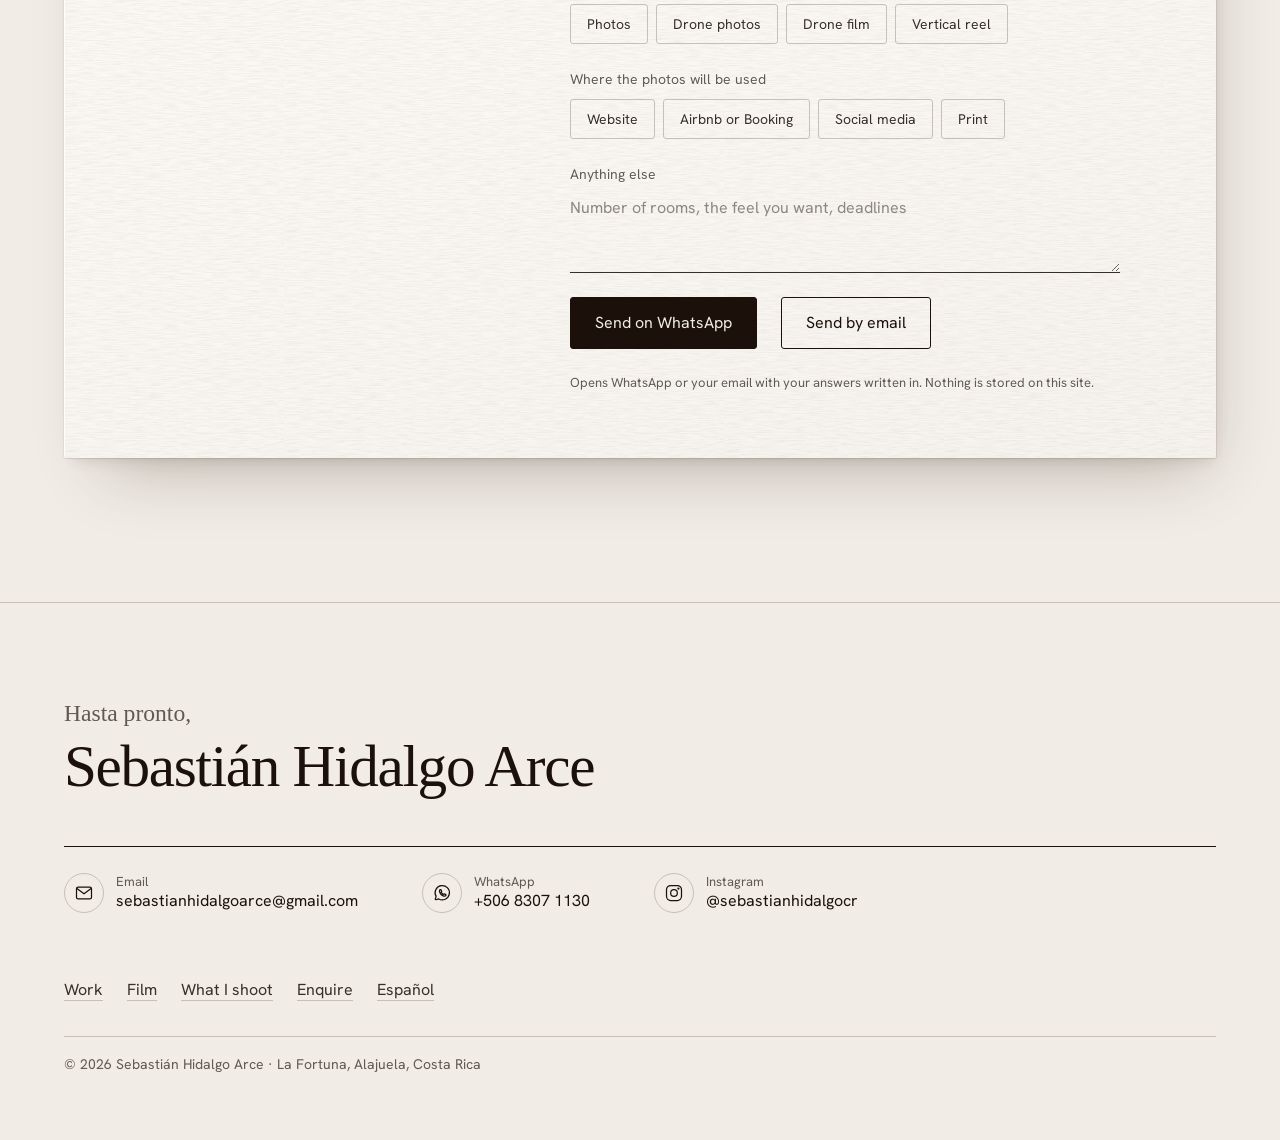
==== commit 76c6acb9: "Start the hero on the rainforest pool; fix stale styles on phones; tidy mobile details - Hero opens " ====
--- a/site/index.html
+++ b/site/index.html
@@ -27,7 +27,7 @@
 <link href="https://api.fontshare.com/v2/css?f[]=sentient@300,400&display=swap" rel="stylesheet">
 <link href="https://fonts.googleapis.com/css2?family=Hanken+Grotesk:wght@400&display=swap" rel="stylesheet">
 <script>document.documentElement.classList.add('js');</script>
-<link rel="stylesheet" href="style.css">
+<link rel="stylesheet" href="style.css?v=0f44a938">
 <script type="application/ld+json">
 {
   "@context": "https://schema.org",
@@ -142,15 +142,15 @@
     <div class="container hero__inner">
       <figure class="print stock">
         <div class="print__window" data-slot="hero" data-hero data-alt="Sebastián's strongest wide frame: a pool, a room or a facade with the land behind it">
-          <img class="hero__slide is-on" src="img/hero-pool-volcano.jpg" srcset="img/hero-pool-volcano-1200.jpg 1200w, img/hero-pool-volcano.jpg 2400w" sizes="(max-width: 60rem) 100vw, 90vw" width="2400" height="1600" alt="An infinity pool running toward a lawn and Arenal Volcano under a clear sky" data-cap="Pool and Arenal Volcano, Villa Xanadú, April 2026" style="object-position: 50% 42%" fetchpriority="high" decoding="async">
+          <img class="hero__slide is-on" src="img/g/pf-14-full.jpg" srcset="img/g/pf-14-1200.jpg 1200w, img/g/pf-14-full.jpg 1600w" sizes="(max-width: 60rem) 100vw, 90vw" width="1600" height="900" alt="A plunge pool and deck hidden in the rainforest, from above" data-cap="A plunge pool in the rainforest, from above" style="object-position: 50% 50%" fetchpriority="high" decoding="async">
+          <img class="hero__slide" src="img/hero-pool-volcano.jpg" srcset="img/hero-pool-volcano-1200.jpg 1200w, img/hero-pool-volcano.jpg 2400w" sizes="(max-width: 60rem) 100vw, 90vw" width="2400" height="1600" alt="An infinity pool running toward a lawn and Arenal Volcano under a clear sky" data-cap="Pool and Arenal Volcano, Villa Xanadú, April 2026" style="object-position: 50% 42%" fetchpriority="low" decoding="async">
           <img class="hero__slide" src="img/g/ar-04848-2400.jpg" srcset="img/g/ar-04848-1200.jpg 1200w, img/g/ar-04848-2400.jpg 2400w" sizes="(max-width: 60rem) 100vw, 90vw" width="2400" height="1600" alt="A Costa Rican casado with patacones, rice, beans, chicken and a starfruit juice" data-cap="Casado from the cooking class, Arenal Ridge, February 2025" style="object-position: 50% 55%" fetchpriority="low" decoding="async">
           <img class="hero__slide" src="img/g/dr-0029-2400.jpg" srcset="img/g/dr-0029-1200.jpg 1200w, img/g/dr-0029-2400.jpg 2400w" sizes="(max-width: 60rem) 100vw, 90vw" width="2400" height="1350" alt="Arenal Volcano above the green valley, from a drone" data-cap="Arenal Volcano from the drone, April 2026" style="object-position: 50% 40%" fetchpriority="low" decoding="async">
           <img class="hero__slide" src="img/g/pf-04-full.jpg" srcset="img/g/pf-04-1200.jpg 1200w, img/g/pf-04-full.jpg 1600w" sizes="(max-width: 60rem) 100vw, 90vw" width="1600" height="900" alt="A villa with a long infinity pool and sun loungers, from a drone" data-cap="A villa pool from the drone" style="object-position: 50% 50%" fetchpriority="low" decoding="async">
-          <img class="hero__slide" src="img/g/pf-14-full.jpg" srcset="img/g/pf-14-1200.jpg 1200w, img/g/pf-14-full.jpg 1600w" sizes="(max-width: 60rem) 100vw, 90vw" width="1600" height="900" alt="A plunge pool and deck hidden in the rainforest, from above" data-cap="A plunge pool in the rainforest, from above" style="object-position: 50% 50%" fetchpriority="low" decoding="async">
         </div>
         <figcaption class="print__label">
           <span class="pencil" data-hero-count>1 / 5</span>
-          <span data-hero-cap aria-live="off">Pool and Arenal Volcano, Villa Xanadú, April 2026</span>
+          <span data-hero-cap aria-live="off">A plunge pool in the rainforest, from above</span>
         </figcaption>
       </figure>
 
@@ -497,7 +497,7 @@
   <button class="viewer__btn viewer__btn--close" type="button" data-viewer-close aria-label="Close"><svg width="24" height="24" viewBox="0 0 24 24" fill="none" stroke="currentColor" stroke-width="1.5" stroke-linecap="round" stroke-linejoin="round" aria-hidden="true"><path d="M18 6 6 18"/><path d="m6 6 12 12"/></svg></button>
 </dialog>
 
-<script src="site.js" defer></script>
+<script src="site.js?v=0f44a938" defer></script>
 <script>window.hallmarkSlots = (m) => { for (const [k, v] of Object.entries(m)) { const s = document.querySelector(`[data-slot="${k}"]`); if (!s) continue; const im = new Image(); im.src = typeof v === 'string' ? v : v.src; im.alt = (typeof v === 'object' && v.alt) || s.dataset.alt || ''; s.querySelectorAll(':scope > img').forEach((o) => o.remove()); s.prepend(im); } };
 document.querySelectorAll('[data-slot] img').forEach((i) => { if (i.complete && !i.naturalWidth) i.remove(); else i.addEventListener('error', () => i.remove(), { once: true }); });</script>
 </body>
--- a/site/style.css
+++ b/site/style.css
@@ -259,6 +259,13 @@
 
 /* ---------- small screens ---------- */
 @media (max-width: 60rem) {
+  /* the shoot details as one card (shadcn-style) and no frame list: the photos follow right below */
+  .pane-sticky .plates { display: none; }
+  .facts { grid-template-columns: repeat(2, minmax(0, 1fr)); gap: var(--space-md) var(--space-lg); padding: var(--space-md) var(--space-lg); border: 1px solid var(--color-rule); border-radius: 12px; background: color-mix(in oklch, var(--color-card) 55%, transparent); box-shadow: 0 1px 2px color-mix(in oklch, var(--color-ink) 6%, transparent); }
+  .facts > div { grid-template-columns: minmax(0, 1fr); gap: var(--space-3xs); padding: 0; border: 0; }
+  .facts > div:first-child, .facts > div:last-child { grid-column: 1 / -1; }
+  .facts dt { padding-top: 0; font-size: var(--text-xs); letter-spacing: 0.04em; text-transform: uppercase; }
+  .facts dd { font-size: var(--text-sm); line-height: 1.45; }
   .hero__inner { min-height: 0; }
   .print__window { flex: none; aspect-ratio: 4 / 3; min-height: 0; }
   .hero h1, .hero__aside { grid-column: 1 / -1; }
